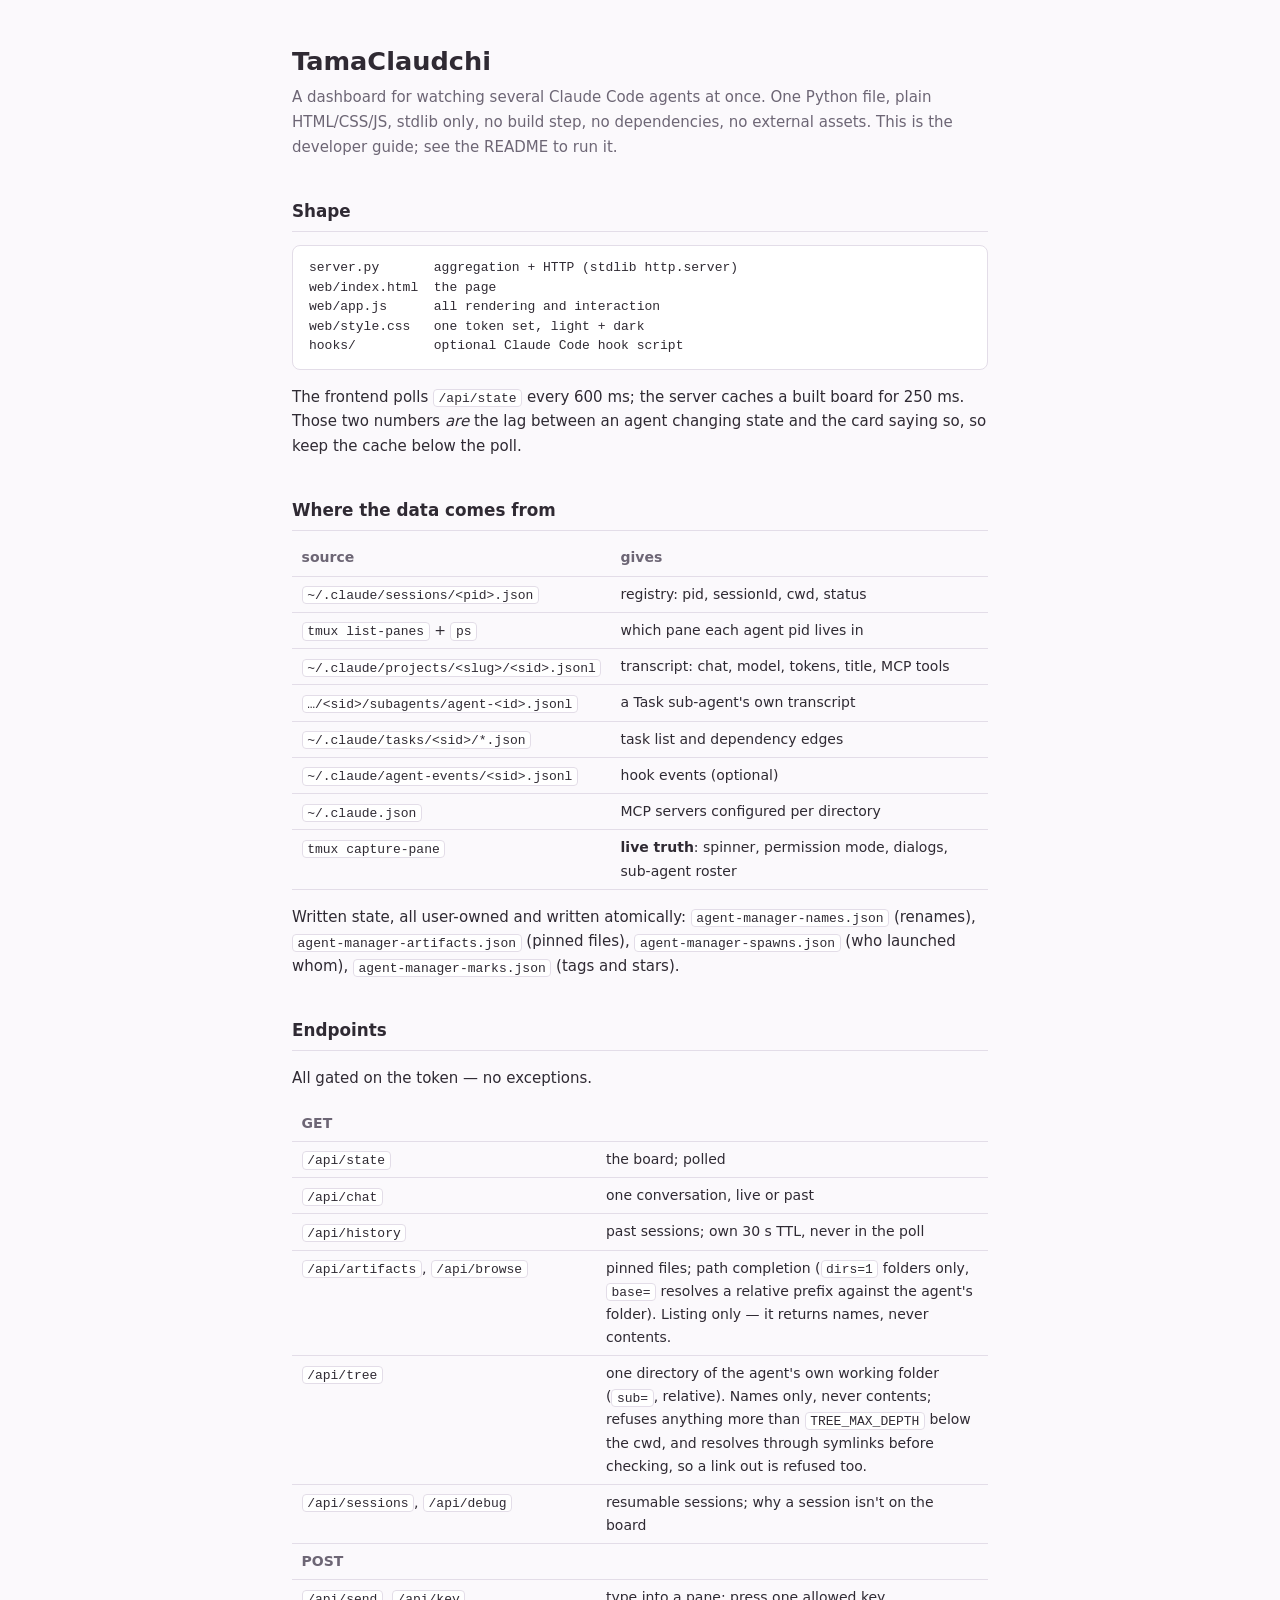
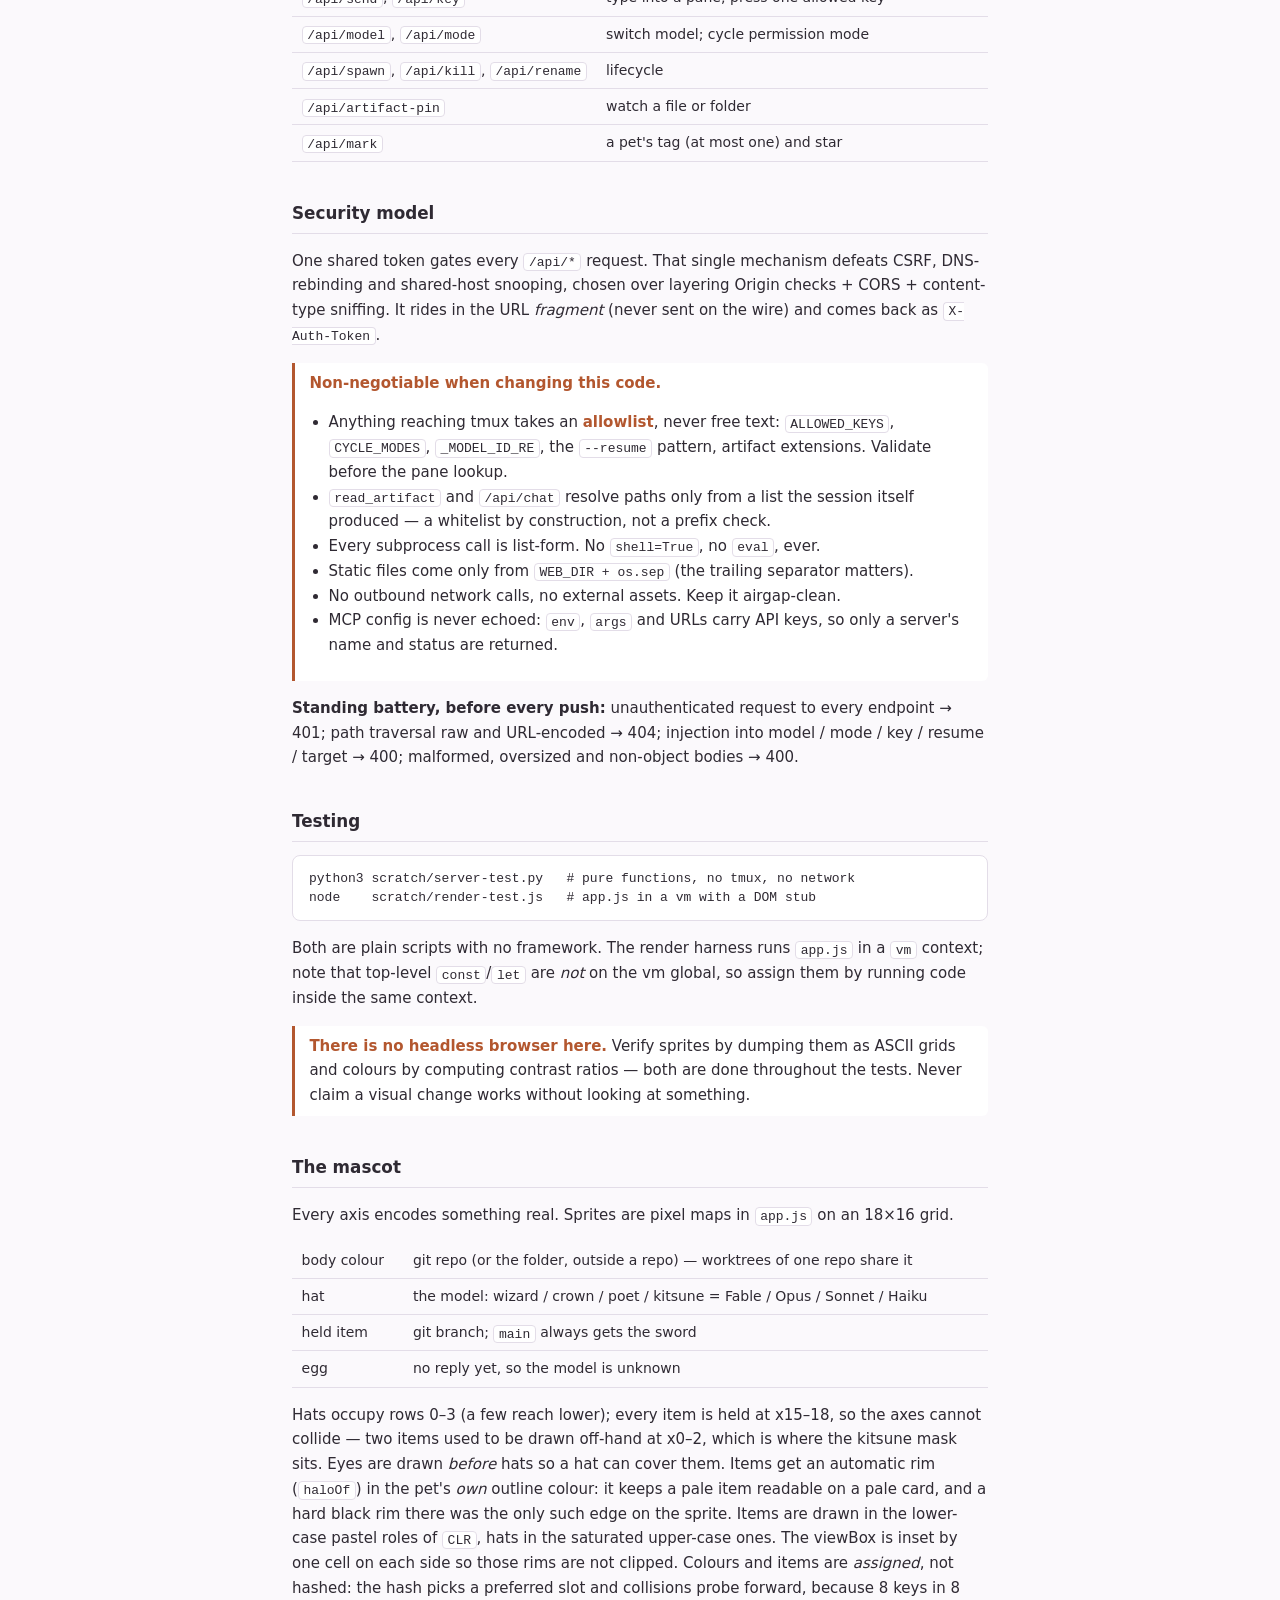
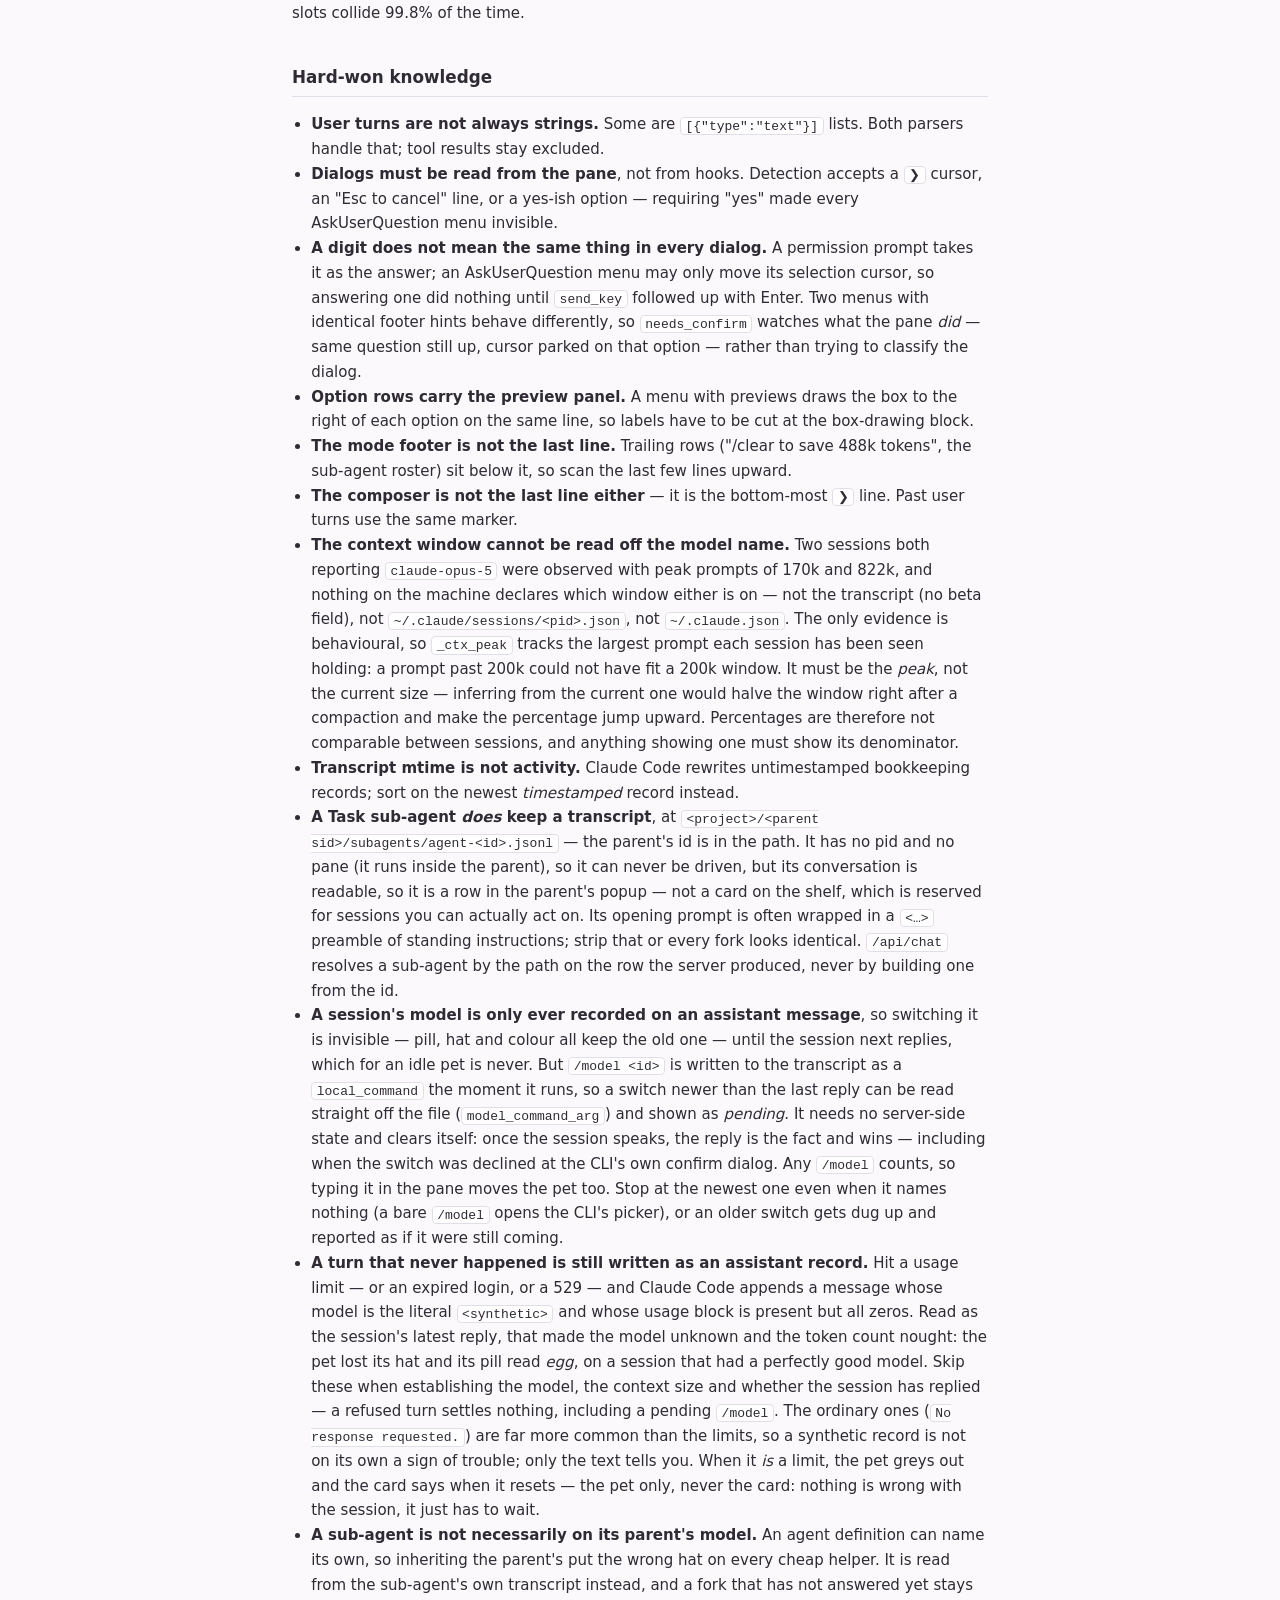
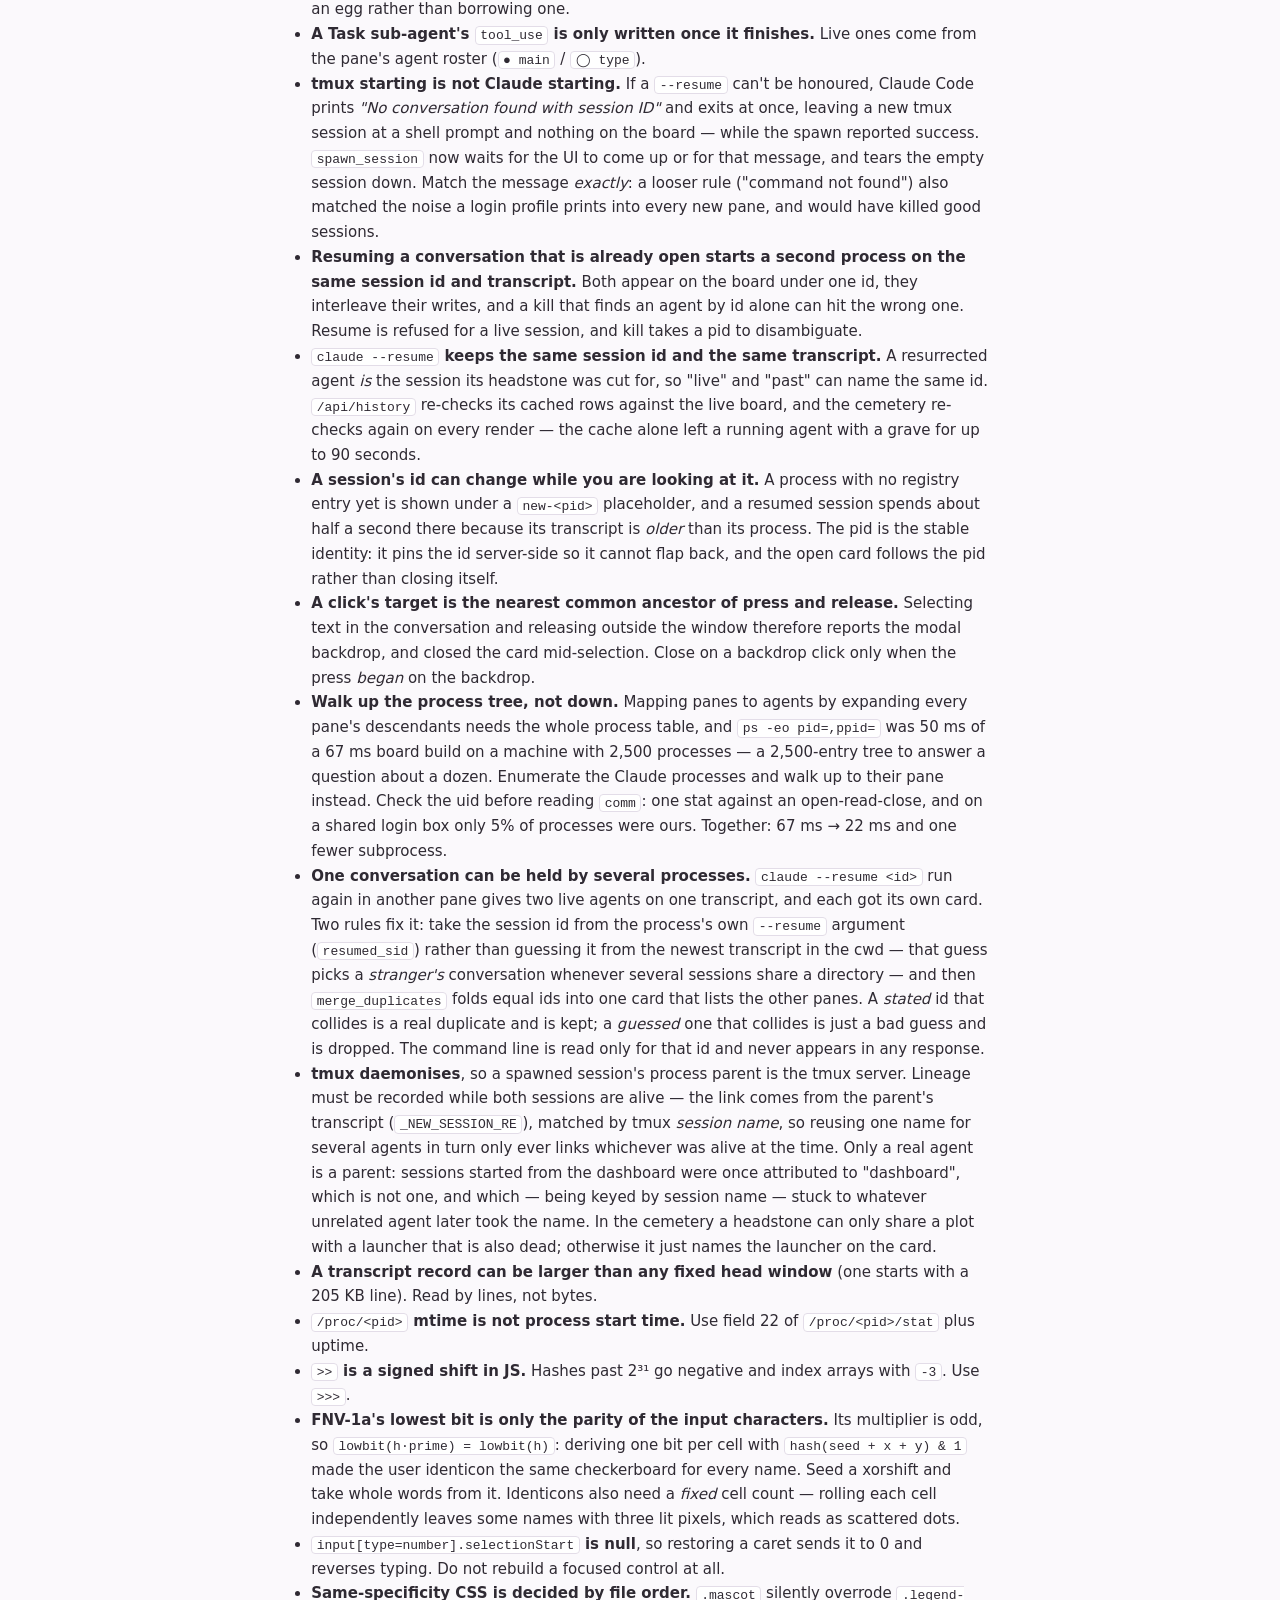
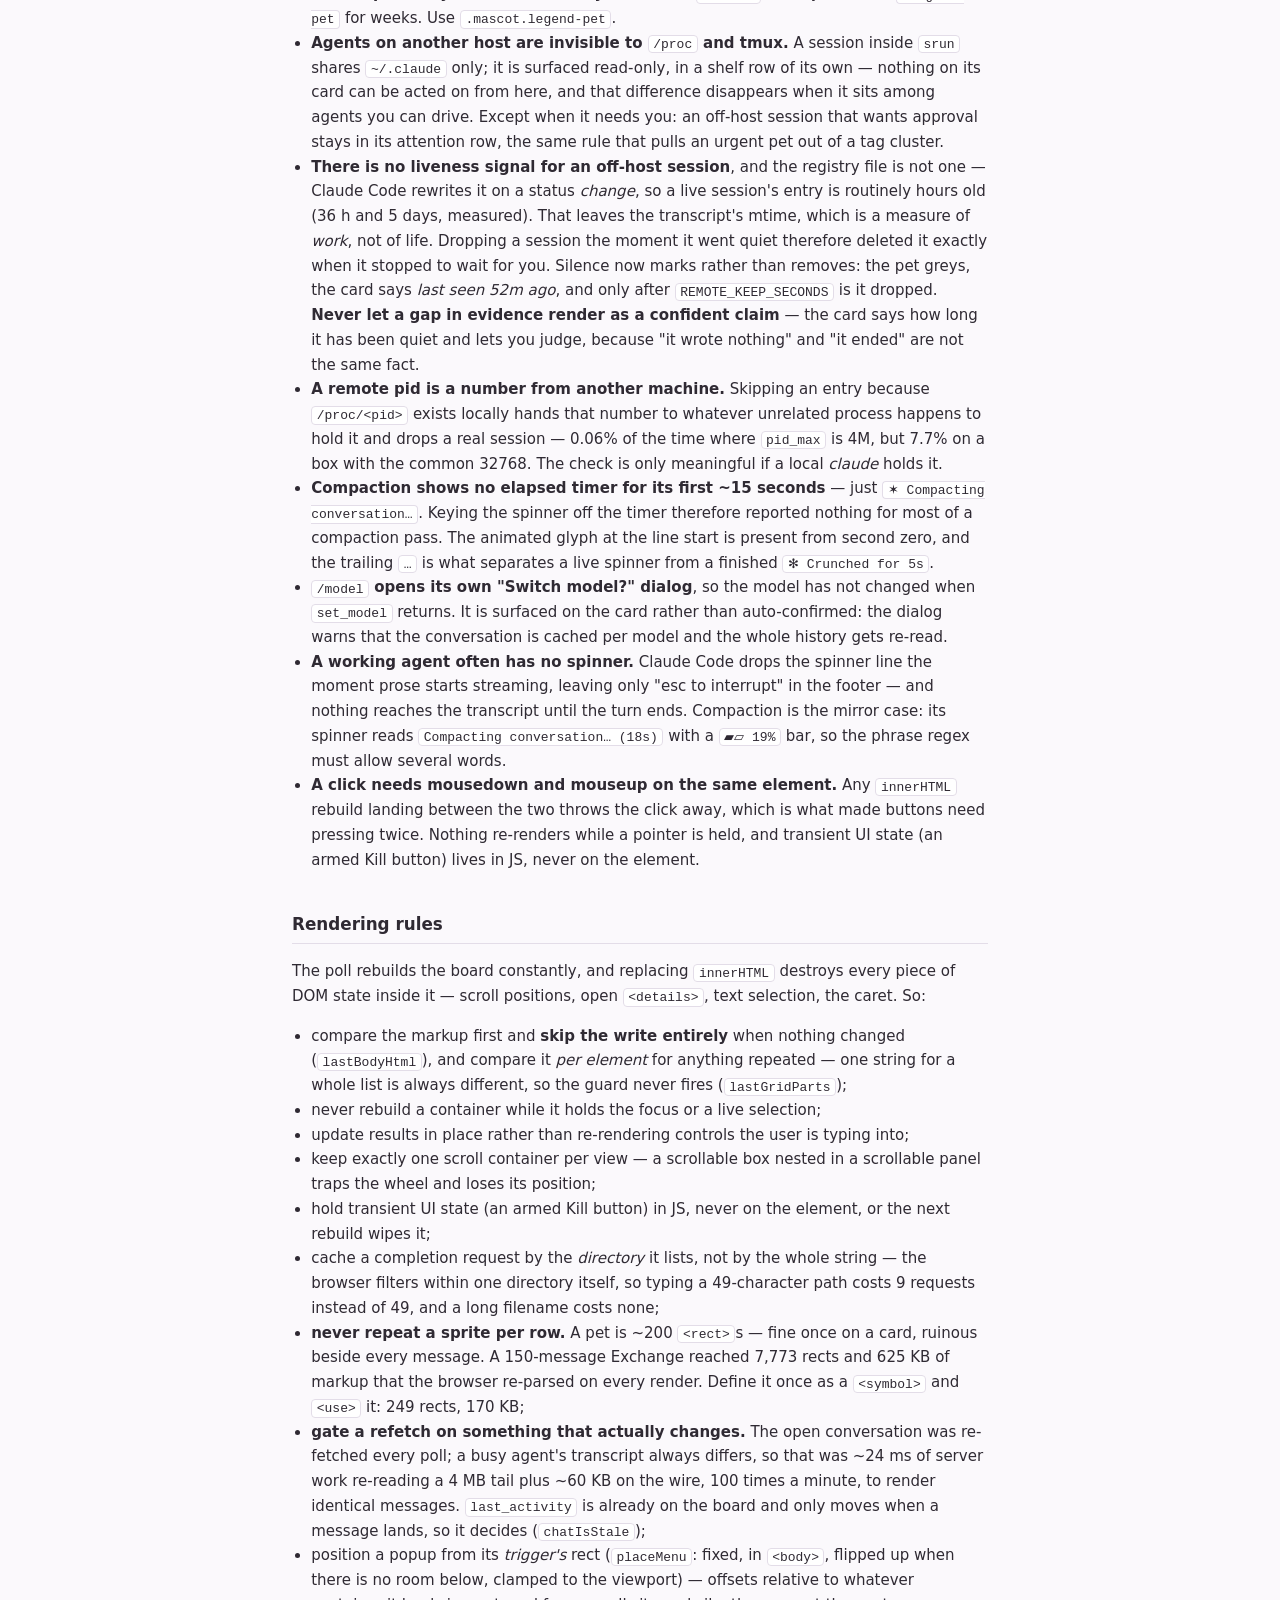
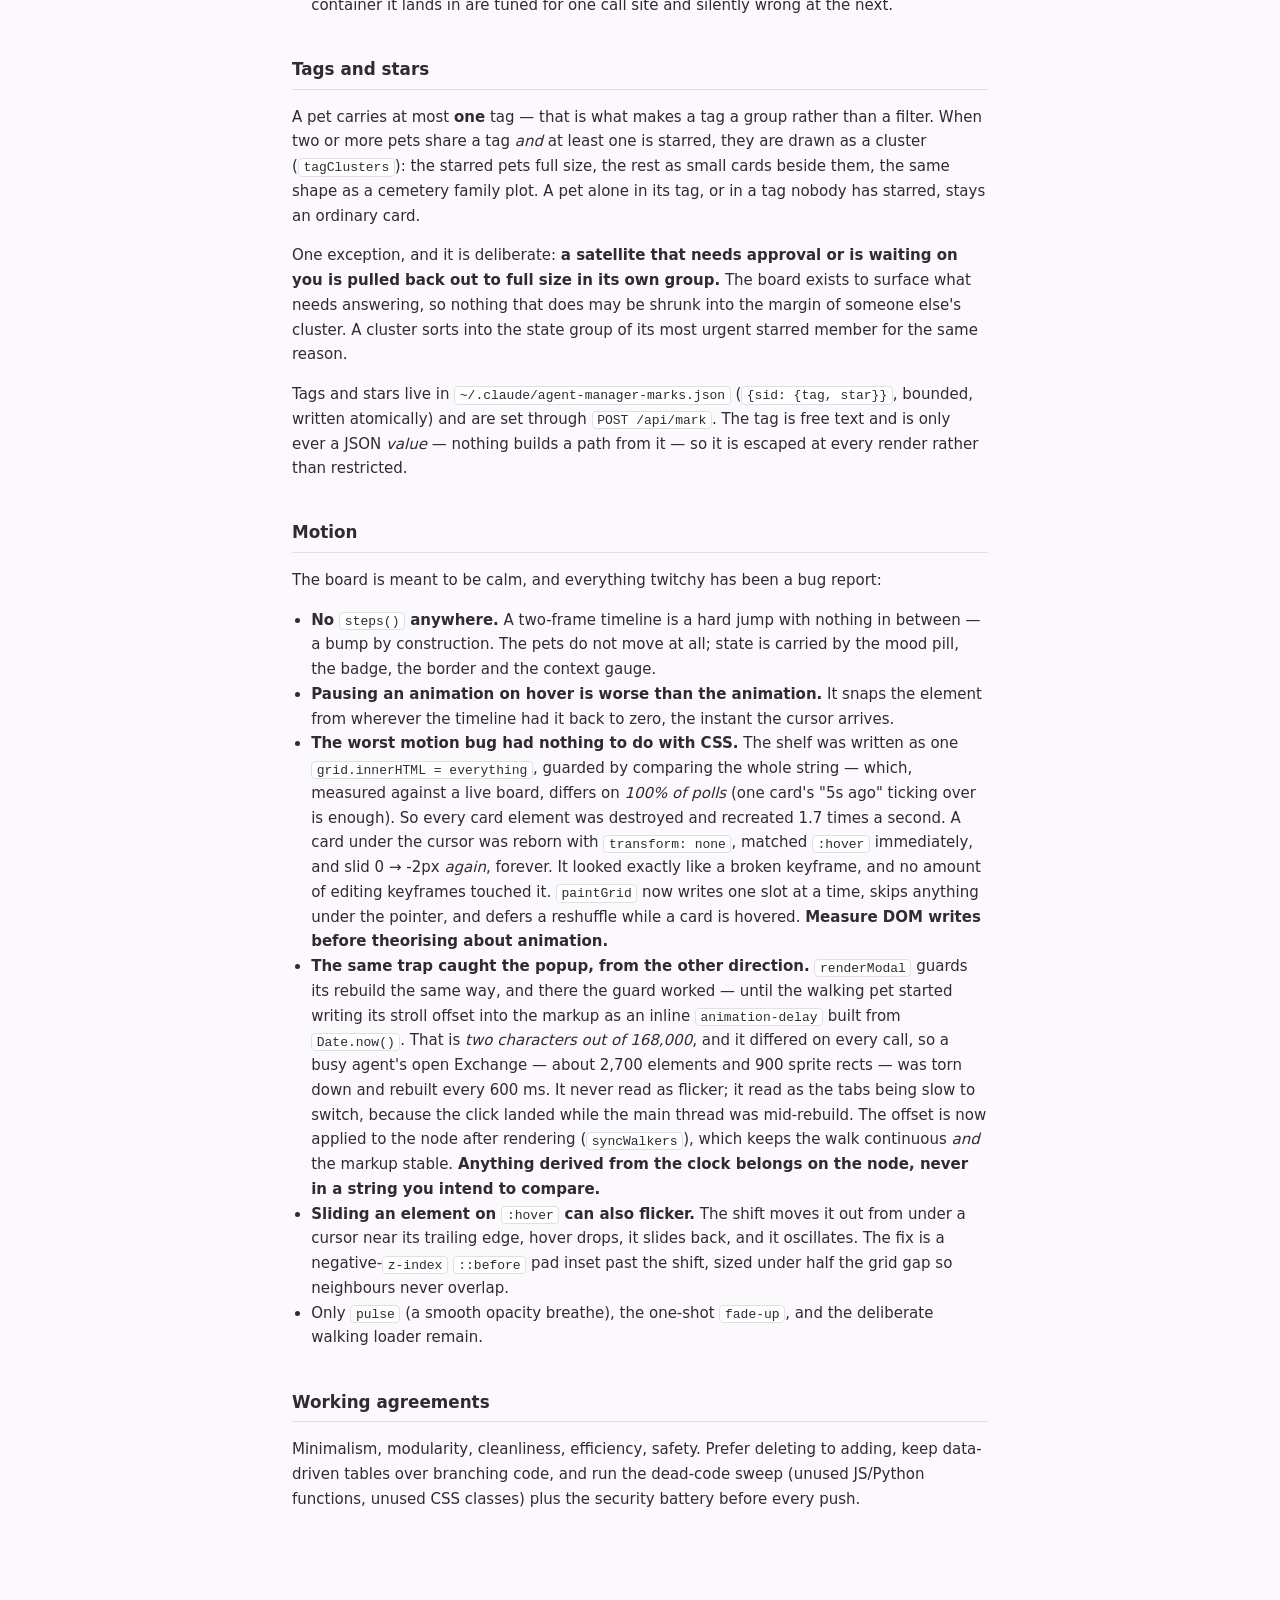
==== docs/index.html @ ffaa7f1d "remote sessions get their own shelf row and are marked when they go quiet" ====
<!doctype html>
<html lang="en">
<head>
<meta charset="utf-8">
<meta name="viewport" content="width=device-width, initial-scale=1">
<title>TamaClaudchi — developer guide</title>
<style>
  :root { color-scheme: light dark;
    --ink: #2f2a33; --dim: #6d6675; --line: #e3dde8; --bg: #fbf9fc; --box: #fff;
    --accent: #b3572f; }
  @media (prefers-color-scheme: dark) {
    :root { --ink: #e9e6ec; --dim: #a09aa8; --line: #322e37; --bg: #191720; --box: #211f28;
            --accent: #f0a17a; } }
  * { box-sizing: border-box; }
  body { margin: 0 auto; max-width: 46rem; padding: 2.5rem 1.25rem 5rem;
    background: var(--bg); color: var(--ink);
    font: 15px/1.65 system-ui, -apple-system, "Segoe UI", sans-serif; }
  h1 { font-size: 1.6rem; margin: 0 0 .2rem; }
  h2 { font-size: 1.05rem; margin: 2.4rem 0 .6rem; padding-bottom: .3rem;
    border-bottom: 1px solid var(--line); }
  h3 { font-size: .95rem; margin: 1.5rem 0 .4rem; }
  p, li { color: var(--ink); }
  .lede { color: var(--dim); margin: 0 0 1.5rem; }
  code, pre { font: 13px/1.5 ui-monospace, "SF Mono", Menlo, monospace; }
  code { background: var(--box); border: 1px solid var(--line);
    border-radius: 4px; padding: .05em .35em; }
  pre { background: var(--box); border: 1px solid var(--line); border-radius: 8px;
    padding: .8rem 1rem; overflow-x: auto; }
  pre code { background: none; border: 0; padding: 0; }
  table { border-collapse: collapse; width: 100%; margin: .6rem 0; font-size: 14px; }
  th, td { text-align: left; padding: .38rem .6rem; border-bottom: 1px solid var(--line);
    vertical-align: top; }
  th { color: var(--dim); font-weight: 600; }
  td:first-child { white-space: nowrap; }
  ul { padding-left: 1.2rem; }
  .warn { border-left: 3px solid var(--accent); padding: .5rem .9rem; margin: .8rem 0;
    background: var(--box); border-radius: 0 6px 6px 0; }
  .warn strong { color: var(--accent); }
</style>
</head>
<body>

<h1>TamaClaudchi</h1>
<p class="lede">A dashboard for watching several Claude Code agents at once. One Python
file, plain HTML/CSS/JS, stdlib only, no build step, no dependencies, no external assets.
This is the developer guide; see the README to run it.</p>

<h2>Shape</h2>
<pre><code>server.py       aggregation + HTTP (stdlib http.server)
web/index.html  the page
web/app.js      all rendering and interaction
web/style.css   one token set, light + dark
hooks/          optional Claude Code hook script</code></pre>
<p>The frontend polls <code>/api/state</code> every 600&nbsp;ms; the server caches a built
board for 250&nbsp;ms. Those two numbers <em>are</em> the lag between an agent changing
state and the card saying so, so keep the cache below the poll.</p>

<h2>Where the data comes from</h2>
<table>
  <tr><th>source</th><th>gives</th></tr>
  <tr><td><code>~/.claude/sessions/&lt;pid&gt;.json</code></td><td>registry: pid, sessionId, cwd, status</td></tr>
  <tr><td><code>tmux list-panes</code> + <code>ps</code></td><td>which pane each agent pid lives in</td></tr>
  <tr><td><code>~/.claude/projects/&lt;slug&gt;/&lt;sid&gt;.jsonl</code></td><td>transcript: chat, model, tokens, title, MCP tools</td></tr>
  <tr><td><code>…/&lt;sid&gt;/subagents/agent-&lt;id&gt;.jsonl</code></td><td>a Task sub-agent's own transcript</td></tr>
  <tr><td><code>~/.claude/tasks/&lt;sid&gt;/*.json</code></td><td>task list and dependency edges</td></tr>
  <tr><td><code>~/.claude/agent-events/&lt;sid&gt;.jsonl</code></td><td>hook events (optional)</td></tr>
  <tr><td><code>~/.claude.json</code></td><td>MCP servers configured per directory</td></tr>
  <tr><td><code>tmux capture-pane</code></td><td><strong>live truth</strong>: spinner, permission mode, dialogs, sub-agent roster</td></tr>
</table>
<p>Written state, all user-owned and written atomically:
<code>agent-manager-names.json</code> (renames),
<code>agent-manager-artifacts.json</code> (pinned files),
<code>agent-manager-spawns.json</code> (who launched whom),
<code>agent-manager-marks.json</code> (tags and stars).</p>

<h2>Endpoints</h2>
<p>All gated on the token — no exceptions.</p>
<table>
  <tr><th>GET</th><th></th></tr>
  <tr><td><code>/api/state</code></td><td>the board; polled</td></tr>
  <tr><td><code>/api/chat</code></td><td>one conversation, live or past</td></tr>
  <tr><td><code>/api/history</code></td><td>past sessions; own 30&nbsp;s TTL, never in the poll</td></tr>
  <tr><td><code>/api/artifacts</code>, <code>/api/browse</code></td><td>pinned files; path completion
      (<code>dirs=1</code> folders only, <code>base=</code> resolves a relative prefix against the
      agent's folder). Listing only — it returns names, never contents.</td></tr>
  <tr><td><code>/api/tree</code></td><td>one directory of the agent's own working folder
      (<code>sub=</code>, relative). Names only, never contents; refuses anything more than
      <code>TREE_MAX_DEPTH</code> below the cwd, and resolves through symlinks before
      checking, so a link out is refused too.</td></tr>
  <tr><td><code>/api/sessions</code>, <code>/api/debug</code></td><td>resumable sessions; why a session isn't on the board</td></tr>
  <tr><th>POST</th><th></th></tr>
  <tr><td><code>/api/send</code>, <code>/api/key</code></td><td>type into a pane; press one allowed key</td></tr>
  <tr><td><code>/api/model</code>, <code>/api/mode</code></td><td>switch model; cycle permission mode</td></tr>
  <tr><td><code>/api/spawn</code>, <code>/api/kill</code>, <code>/api/rename</code></td><td>lifecycle</td></tr>
  <tr><td><code>/api/artifact-pin</code></td><td>watch a file or folder</td></tr>
  <tr><td><code>/api/mark</code></td><td>a pet's tag (at most one) and star</td></tr>
</table>

<h2>Security model</h2>
<p>One shared token gates every <code>/api/*</code> request. That single mechanism defeats
CSRF, DNS-rebinding and shared-host snooping, chosen over layering Origin checks + CORS +
content-type sniffing. It rides in the URL <em>fragment</em> (never sent on the wire) and
comes back as <code>X-Auth-Token</code>.</p>
<div class="warn">
<strong>Non-negotiable when changing this code.</strong>
<ul>
  <li>Anything reaching tmux takes an <strong>allowlist</strong>, never free text:
      <code>ALLOWED_KEYS</code>, <code>CYCLE_MODES</code>, <code>_MODEL_ID_RE</code>, the
      <code>--resume</code> pattern, artifact extensions. Validate before the pane lookup.</li>
  <li><code>read_artifact</code> and <code>/api/chat</code> resolve paths only from a list the
      session itself produced — a whitelist by construction, not a prefix check.</li>
  <li>Every subprocess call is list-form. No <code>shell=True</code>, no <code>eval</code>, ever.</li>
  <li>Static files come only from <code>WEB_DIR + os.sep</code> (the trailing separator matters).</li>
  <li>No outbound network calls, no external assets. Keep it airgap-clean.</li>
  <li>MCP config is never echoed: <code>env</code>, <code>args</code> and URLs carry API keys,
      so only a server's name and status are returned.</li>
</ul>
</div>
<p><strong>Standing battery, before every push:</strong> unauthenticated request to every
endpoint → 401; path traversal raw and URL-encoded → 404; injection into
model / mode / key / resume / target → 400; malformed, oversized and non-object bodies → 400.</p>

<h2>Testing</h2>
<pre><code>python3 scratch/server-test.py   # pure functions, no tmux, no network
node    scratch/render-test.js   # app.js in a vm with a DOM stub</code></pre>
<p>Both are plain scripts with no framework. The render harness runs <code>app.js</code> in a
<code>vm</code> context; note that top-level <code>const</code>/<code>let</code> are <em>not</em>
on the vm global, so assign them by running code inside the same context.</p>
<div class="warn">
<strong>There is no headless browser here.</strong> Verify sprites by dumping them as ASCII
grids and colours by computing contrast ratios — both are done throughout the tests. Never
claim a visual change works without looking at something.
</div>

<h2>The mascot</h2>
<p>Every axis encodes something real. Sprites are pixel maps in <code>app.js</code> on an
18&times;16 grid.</p>
<table>
  <tr><td>body colour</td><td>git repo (or the folder, outside a repo) — worktrees of one repo share it</td></tr>
  <tr><td>hat</td><td>the model: wizard&nbsp;/&nbsp;crown&nbsp;/&nbsp;poet&nbsp;/&nbsp;kitsune&nbsp;=&nbsp;Fable&nbsp;/&nbsp;Opus&nbsp;/&nbsp;Sonnet&nbsp;/&nbsp;Haiku</td></tr>
  <tr><td>held item</td><td>git branch; <code>main</code> always gets the sword</td></tr>
  <tr><td>egg</td><td>no reply yet, so the model is unknown</td></tr>
</table>
<p>Hats occupy rows 0–3 (a few reach lower); every item is held at x15–18, so the axes cannot
collide — two items used to be drawn off-hand at x0–2, which is where the kitsune mask sits.
Eyes are drawn <em>before</em> hats so a hat can cover them. Items get an automatic rim
(<code>haloOf</code>) in the pet's <em>own</em> outline colour: it keeps a pale item readable
on a pale card, and a hard black rim there was the only such edge on the sprite. Items are
drawn in the lower-case pastel roles of <code>CLR</code>, hats in the saturated upper-case
ones. The viewBox is inset by one cell on each side so those rims are not clipped.
Colours and items are <em>assigned</em>, not hashed: the hash picks a preferred slot and
collisions probe forward, because 8 keys in 8 slots collide 99.8% of the time.</p>

<h2>Hard-won knowledge</h2>
<ul>
  <li><strong>User turns are not always strings.</strong> Some are
      <code>[{"type":"text"}]</code> lists. Both parsers handle that; tool results stay excluded.</li>
  <li><strong>Dialogs must be read from the pane</strong>, not from hooks. Detection accepts a
      <code>❯</code> cursor, an "Esc to cancel" line, or a yes-ish option — requiring "yes"
      made every AskUserQuestion menu invisible.</li>
  <li><strong>A digit does not mean the same thing in every dialog.</strong> A permission
      prompt takes it as the answer; an AskUserQuestion menu may only move its selection
      cursor, so answering one did nothing until <code>send_key</code> followed up with Enter.
      Two menus with identical footer hints behave differently, so <code>needs_confirm</code>
      watches what the pane <em>did</em> — same question still up, cursor parked on that
      option — rather than trying to classify the dialog.</li>
  <li><strong>Option rows carry the preview panel.</strong> A menu with previews draws the box
      to the right of each option on the same line, so labels have to be cut at the
      box-drawing block.</li>
  <li><strong>The mode footer is not the last line.</strong> Trailing rows ("/clear to save
      488k tokens", the sub-agent roster) sit below it, so scan the last few lines upward.</li>
  <li><strong>The composer is not the last line either</strong> — it is the bottom-most
      <code>❯</code> line. Past user turns use the same marker.</li>
  <li><strong>The context window cannot be read off the model name.</strong> Two sessions both
      reporting <code>claude-opus-5</code> were observed with peak prompts of 170k and 822k, and
      nothing on the machine declares which window either is on — not the transcript (no beta
      field), not <code>~/.claude/sessions/&lt;pid&gt;.json</code>, not <code>~/.claude.json</code>.
      The only evidence is behavioural, so <code>_ctx_peak</code> tracks the largest prompt each
      session has been seen holding: a prompt past 200k could not have fit a 200k window. It must
      be the <em>peak</em>, not the current size — inferring from the current one would halve the
      window right after a compaction and make the percentage jump upward. Percentages are
      therefore not comparable between sessions, and anything showing one must show its
      denominator.</li>
  <li><strong>Transcript mtime is not activity.</strong> Claude Code rewrites untimestamped
      bookkeeping records; sort on the newest <em>timestamped</em> record instead.</li>
  <li><strong>A Task sub-agent <em>does</em> keep a transcript</strong>, at
      <code>&lt;project&gt;/&lt;parent sid&gt;/subagents/agent-&lt;id&gt;.jsonl</code> — the parent's
      id is in the path. It has no pid and no pane (it runs inside the parent), so it can never
      be driven, but its conversation is readable, so it is a row in the parent's popup — not a
      card on the shelf, which is reserved for sessions you can actually act on. Its
      opening prompt is often wrapped in a <code>&lt;…&gt;</code> preamble of standing
      instructions; strip that or every fork looks identical. <code>/api/chat</code> resolves a
      sub-agent by the path on the row the server produced, never by building one from the id.</li>
  <li><strong>A session's model is only ever recorded on an assistant message</strong>, so
      switching it is invisible — pill, hat and colour all keep the old one — until the session
      next replies, which for an idle pet is never. But <code>/model &lt;id&gt;</code> is written
      to the transcript as a <code>local_command</code> the moment it runs, so a switch newer
      than the last reply can be read straight off the file
      (<code>model_command_arg</code>) and shown as <em>pending</em>. It needs no server-side
      state and clears itself: once the session speaks, the reply is the fact and wins —
      including when the switch was declined at the CLI's own confirm dialog. Any
      <code>/model</code> counts, so typing it in the pane moves the pet too. Stop at the
      newest one even when it names nothing (a bare <code>/model</code> opens the CLI's picker),
      or an older switch gets dug up and reported as if it were still coming.</li>
  <li><strong>A turn that never happened is still written as an assistant record.</strong>
      Hit a usage limit — or an expired login, or a 529 — and Claude Code appends a message
      whose model is the literal <code>&lt;synthetic&gt;</code> and whose usage block is present
      but all zeros. Read as the session's latest reply, that made the model unknown and the
      token count nought: the pet lost its hat and its pill read <em>egg</em>, on a session that
      had a perfectly good model. Skip these when establishing the model, the context size and
      whether the session has replied — a refused turn settles nothing, including a pending
      <code>/model</code>. The ordinary ones (<code>No response requested.</code>) are far more
      common than the limits, so a synthetic record is not on its own a sign of trouble; only
      the text tells you. When it <em>is</em> a limit, the pet greys out and the card says when
      it resets — the pet only, never the card: nothing is wrong with the session, it just has
      to wait.</li>
  <li><strong>A sub-agent is not necessarily on its parent's model.</strong> An agent
      definition can name its own, so inheriting the parent's put the wrong hat on every
      cheap helper. It is read from the sub-agent's own transcript instead, and a fork that
      has not answered yet stays an egg rather than borrowing one.</li>
  <li><strong>A Task sub-agent's <code>tool_use</code> is only written once it finishes.</strong>
      Live ones come from the pane's agent roster (<code>●&nbsp;main</code> /
      <code>◯&nbsp;type</code>).</li>
  <li><strong>tmux starting is not Claude starting.</strong> If a <code>--resume</code> can't be
      honoured, Claude Code prints <em>"No conversation found with session ID"</em> and exits at
      once, leaving a new tmux session at a shell prompt and nothing on the board — while the
      spawn reported success. <code>spawn_session</code> now waits for the UI to come up or for
      that message, and tears the empty session down. Match the message <em>exactly</em>: a
      looser rule ("command not found") also matched the noise a login profile prints into
      every new pane, and would have killed good sessions.</li>
  <li><strong>Resuming a conversation that is already open starts a second process on the same
      session id and transcript.</strong> Both appear on the board under one id, they interleave
      their writes, and a kill that finds an agent by id alone can hit the wrong one. Resume is
      refused for a live session, and kill takes a pid to disambiguate.</li>
  <li><strong><code>claude --resume</code> keeps the same session id and the same
      transcript.</strong> A resurrected agent <em>is</em> the session its headstone was cut
      for, so "live" and "past" can name the same id. <code>/api/history</code> re-checks its
      cached rows against the live board, and the cemetery re-checks again on every render —
      the cache alone left a running agent with a grave for up to 90 seconds.</li>
  <li><strong>A session's id can change while you are looking at it.</strong> A process with no
      registry entry yet is shown under a <code>new-&lt;pid&gt;</code> placeholder, and a
      resumed session spends about half a second there because its transcript is <em>older</em>
      than its process. The pid is the stable identity: it pins the id server-side so it cannot
      flap back, and the open card follows the pid rather than closing itself.</li>
  <li><strong>A click's target is the nearest common ancestor of press and release.</strong>
      Selecting text in the conversation and releasing outside the window therefore reports the
      modal backdrop, and closed the card mid-selection. Close on a backdrop click only when the
      press <em>began</em> on the backdrop.</li>
  <li><strong>Walk up the process tree, not down.</strong> Mapping panes to agents by expanding
      every pane's descendants needs the whole process table, and
      <code>ps -eo pid=,ppid=</code> was 50 ms of a 67 ms board build on a machine with 2,500
      processes — a 2,500-entry tree to answer a question about a dozen. Enumerate the Claude
      processes and walk up to their pane instead. Check the uid before reading
      <code>comm</code>: one stat against an open-read-close, and on a shared login box only 5%
      of processes were ours. Together: 67 ms → 22 ms and one fewer subprocess.</li>
  <li><strong>One conversation can be held by several processes.</strong>
      <code>claude --resume &lt;id&gt;</code> run again in another pane gives two live agents on
      one transcript, and each got its own card. Two rules fix it: take the session id from the
      process's own <code>--resume</code> argument (<code>resumed_sid</code>) rather than
      guessing it from the newest transcript in the cwd — that guess picks a <em>stranger's</em>
      conversation whenever several sessions share a directory — and then
      <code>merge_duplicates</code> folds equal ids into one card that lists the other panes.
      A <em>stated</em> id that collides is a real duplicate and is kept; a <em>guessed</em> one
      that collides is just a bad guess and is dropped. The command line is read only for that
      id and never appears in any response.</li>
  <li><strong>tmux daemonises</strong>, so a spawned session's process parent is the tmux
      server. Lineage must be recorded while both sessions are alive — the link comes from the
      parent's transcript (<code>_NEW_SESSION_RE</code>), matched by tmux <em>session name</em>,
      so reusing one name for several agents in turn only ever links whichever was alive at the
      time. Only a real agent is a parent: sessions started from the dashboard were once
      attributed to "dashboard", which is not one, and which — being keyed by session name —
      stuck to whatever unrelated agent later took the name. In the cemetery a headstone can only share a plot with a
      launcher that is also dead; otherwise it just names the launcher on the card.</li>
  <li><strong>A transcript record can be larger than any fixed head window</strong> (one starts
      with a 205&nbsp;KB line). Read by lines, not bytes.</li>
  <li><strong><code>/proc/&lt;pid&gt;</code> mtime is not process start time.</strong> Use field 22
      of <code>/proc/&lt;pid&gt;/stat</code> plus uptime.</li>
  <li><strong><code>&gt;&gt;</code> is a signed shift in JS.</strong> Hashes past 2³¹ go negative
      and index arrays with <code>-3</code>. Use <code>&gt;&gt;&gt;</code>.</li>
  <li><strong>FNV-1a's lowest bit is only the parity of the input characters.</strong> Its
      multiplier is odd, so <code>lowbit(h·prime) = lowbit(h)</code>: deriving one bit per cell
      with <code>hash(seed + x + y) &amp; 1</code> made the user identicon the same checkerboard
      for every name. Seed a xorshift and take whole words from it. Identicons also need a
      <em>fixed</em> cell count — rolling each cell independently leaves some names with three
      lit pixels, which reads as scattered dots.</li>
  <li><strong><code>input[type=number].selectionStart</code> is null</strong>, so restoring a
      caret sends it to 0 and reverses typing. Do not rebuild a focused control at all.</li>
  <li><strong>Same-specificity CSS is decided by file order.</strong> <code>.mascot</code>
      silently overrode <code>.legend-pet</code> for weeks. Use <code>.mascot.legend-pet</code>.</li>
  <li><strong>Agents on another host are invisible to <code>/proc</code> and tmux.</strong> A
      session inside <code>srun</code> shares <code>~/.claude</code> only; it is surfaced
      read-only, in a shelf row of its own — nothing on its card can be acted on from here, and
      that difference disappears when it sits among agents you can drive. Except when it needs
      you: an off-host session that wants approval stays in its attention row, the same rule
      that pulls an urgent pet out of a tag cluster.</li>
  <li><strong>There is no liveness signal for an off-host session</strong>, and the registry
      file is not one — Claude Code rewrites it on a status <em>change</em>, so a live session's
      entry is routinely hours old (36&nbsp;h and 5&nbsp;days, measured). That leaves the
      transcript's mtime, which is a measure of <em>work</em>, not of life. Dropping a session
      the moment it went quiet therefore deleted it exactly when it stopped to wait for you.
      Silence now marks rather than removes: the pet greys, the card says
      <em>last seen 52m ago</em>, and only after <code>REMOTE_KEEP_SECONDS</code> is it
      dropped. <strong>Never let a gap in evidence render as a confident claim</strong> — the
      card says how long it has been quiet and lets you judge, because "it wrote nothing" and
      "it ended" are not the same fact.</li>
  <li><strong>A remote pid is a number from another machine.</strong> Skipping an entry because
      <code>/proc/&lt;pid&gt;</code> exists locally hands that number to whatever unrelated
      process happens to hold it and drops a real session — 0.06% of the time where
      <code>pid_max</code> is 4M, but 7.7% on a box with the common 32768. The check is only
      meaningful if a local <em>claude</em> holds it.</li>
  <li><strong>Compaction shows no elapsed timer for its first ~15 seconds</strong> — just
      <code>✶ Compacting conversation…</code>. Keying the spinner off the timer therefore
      reported nothing for most of a compaction pass. The animated glyph at the line start is
      present from second zero, and the trailing <code>…</code> is what separates a live
      spinner from a finished <code>✻ Crunched for 5s</code>.</li>
  <li><strong><code>/model</code> opens its own "Switch model?" dialog</strong>, so the model
      has not changed when <code>set_model</code> returns. It is surfaced on the card rather
      than auto-confirmed: the dialog warns that the conversation is cached per model and the
      whole history gets re-read.</li>
  <li><strong>A working agent often has no spinner.</strong> Claude Code drops the spinner line
      the moment prose starts streaming, leaving only "esc to interrupt" in the footer — and
      nothing reaches the transcript until the turn ends. Compaction is the mirror case: its
      spinner reads <code>Compacting conversation… (18s)</code> with a <code>▰▱ 19%</code> bar,
      so the phrase regex must allow several words.</li>
  <li><strong>A click needs mousedown and mouseup on the same element.</strong> Any
      <code>innerHTML</code> rebuild landing between the two throws the click away, which is
      what made buttons need pressing twice. Nothing re-renders while a pointer is held, and
      transient UI state (an armed Kill button) lives in JS, never on the element.</li>
</ul>

<h2>Rendering rules</h2>
<p>The poll rebuilds the board constantly, and replacing <code>innerHTML</code> destroys every
piece of DOM state inside it — scroll positions, open <code>&lt;details&gt;</code>, text
selection, the caret. So:</p>
<ul>
  <li>compare the markup first and <strong>skip the write entirely</strong> when nothing changed
      (<code>lastBodyHtml</code>), and compare it <em>per element</em> for anything repeated —
      one string for a whole list is always different, so the guard never fires
      (<code>lastGridParts</code>);</li>
  <li>never rebuild a container while it holds the focus or a live selection;</li>
  <li>update results in place rather than re-rendering controls the user is typing into;</li>
  <li>keep exactly one scroll container per view — a scrollable box nested in a scrollable
      panel traps the wheel and loses its position;</li>
  <li>hold transient UI state (an armed Kill button) in JS, never on the element, or the next
      rebuild wipes it;</li>
  <li>cache a completion request by the <em>directory</em> it lists, not by the whole string —
      the browser filters within one directory itself, so typing a 49-character path costs 9
      requests instead of 49, and a long filename costs none;</li>
  <li><strong>never repeat a sprite per row.</strong> A pet is ~200 <code>&lt;rect&gt;</code>s —
      fine once on a card, ruinous beside every message. A 150-message Exchange reached 7,773
      rects and 625 KB of markup that the browser re-parsed on every render. Define it once as
      a <code>&lt;symbol&gt;</code> and <code>&lt;use&gt;</code> it: 249 rects, 170 KB;</li>
  <li><strong>gate a refetch on something that actually changes.</strong> The open conversation
      was re-fetched every poll; a busy agent's transcript always differs, so that was ~24 ms
      of server work re-reading a 4 MB tail plus ~60 KB on the wire, 100 times a minute, to
      render identical messages. <code>last_activity</code> is already on the board and only
      moves when a message lands, so it decides (<code>chatIsStale</code>);</li>
  <li>position a popup from its <em>trigger's</em> rect (<code>placeMenu</code>: fixed, in
      <code>&lt;body&gt;</code>, flipped up when there is no room below, clamped to the
      viewport) — offsets relative to whatever container it lands in are tuned for one call
      site and silently wrong at the next.</li>
</ul>

<h2>Tags and stars</h2>
<p>A pet carries at most <strong>one</strong> tag — that is what makes a tag a group rather
than a filter. When two or more pets share a tag <em>and</em> at least one is starred, they are
drawn as a cluster (<code>tagClusters</code>): the starred pets full size, the rest as small
cards beside them, the same shape as a cemetery family plot. A pet alone in its tag, or in a
tag nobody has starred, stays an ordinary card.</p>
<p>One exception, and it is deliberate: <strong>a satellite that needs approval or is waiting on
you is pulled back out to full size in its own group.</strong> The board exists to surface what
needs answering, so nothing that does may be shrunk into the margin of someone else's cluster.
A cluster sorts into the state group of its most urgent starred member for the same reason.</p>
<p>Tags and stars live in <code>~/.claude/agent-manager-marks.json</code>
(<code>{sid: {tag, star}}</code>, bounded, written atomically) and are set through
<code>POST /api/mark</code>. The tag is free text and is only ever a JSON <em>value</em> —
nothing builds a path from it — so it is escaped at every render rather than restricted.</p>

<h2>Motion</h2>
<p>The board is meant to be calm, and everything twitchy has been a bug report:</p>
<ul>
  <li><strong>No <code>steps()</code> anywhere.</strong> A two-frame timeline is a hard jump with
      nothing in between — a bump by construction. The pets do not move at all; state is carried
      by the mood pill, the badge, the border and the context gauge.</li>
  <li><strong>Pausing an animation on hover is worse than the animation.</strong> It snaps the
      element from wherever the timeline had it back to zero, the instant the cursor arrives.</li>
  <li><strong>The worst motion bug had nothing to do with CSS.</strong> The shelf was written as
      one <code>grid.innerHTML = everything</code>, guarded by comparing the whole string —
      which, measured against a live board, differs on <em>100% of polls</em> (one card's "5s
      ago" ticking over is enough). So every card element was destroyed and recreated 1.7 times
      a second. A card under the cursor was reborn with <code>transform: none</code>, matched
      <code>:hover</code> immediately, and slid 0 → -2px <em>again</em>, forever. It looked
      exactly like a broken keyframe, and no amount of editing keyframes touched it.
      <code>paintGrid</code> now writes one slot at a time, skips anything under the pointer,
      and defers a reshuffle while a card is hovered. <strong>Measure DOM writes before
      theorising about animation.</strong></li>
  <li><strong>The same trap caught the popup, from the other direction.</strong>
      <code>renderModal</code> guards its rebuild the same way, and there the guard worked — until
      the walking pet started writing its stroll offset into the markup as an inline
      <code>animation-delay</code> built from <code>Date.now()</code>. That is <em>two
      characters out of 168,000</em>, and it differed on every call, so a busy agent's open
      Exchange — about 2,700 elements and 900 sprite rects — was torn down and rebuilt every
      600&nbsp;ms. It never read as flicker; it read as the tabs being slow to switch, because the
      click landed while the main thread was mid-rebuild. The offset is now applied to the node
      after rendering (<code>syncWalkers</code>), which keeps the walk continuous <em>and</em> the
      markup stable. <strong>Anything derived from the clock belongs on the node, never in a
      string you intend to compare.</strong></li>
  <li><strong>Sliding an element on <code>:hover</code> can also flicker.</strong> The shift
      moves it out from under a cursor near its trailing edge, hover drops, it slides back, and
      it oscillates. The fix is a negative-<code>z-index</code> <code>::before</code> pad inset
      past the shift, sized under half the grid gap so neighbours never overlap.</li>
  <li>Only <code>pulse</code> (a smooth opacity breathe), the one-shot <code>fade-up</code>, and
      the deliberate walking loader remain.</li>
</ul>

<h2>Working agreements</h2>
<p>Minimalism, modularity, cleanliness, efficiency, safety. Prefer deleting to adding, keep
data-driven tables over branching code, and run the dead-code sweep (unused JS/Python
functions, unused CSS classes) plus the security battery before every push.</p>

</body>
</html>
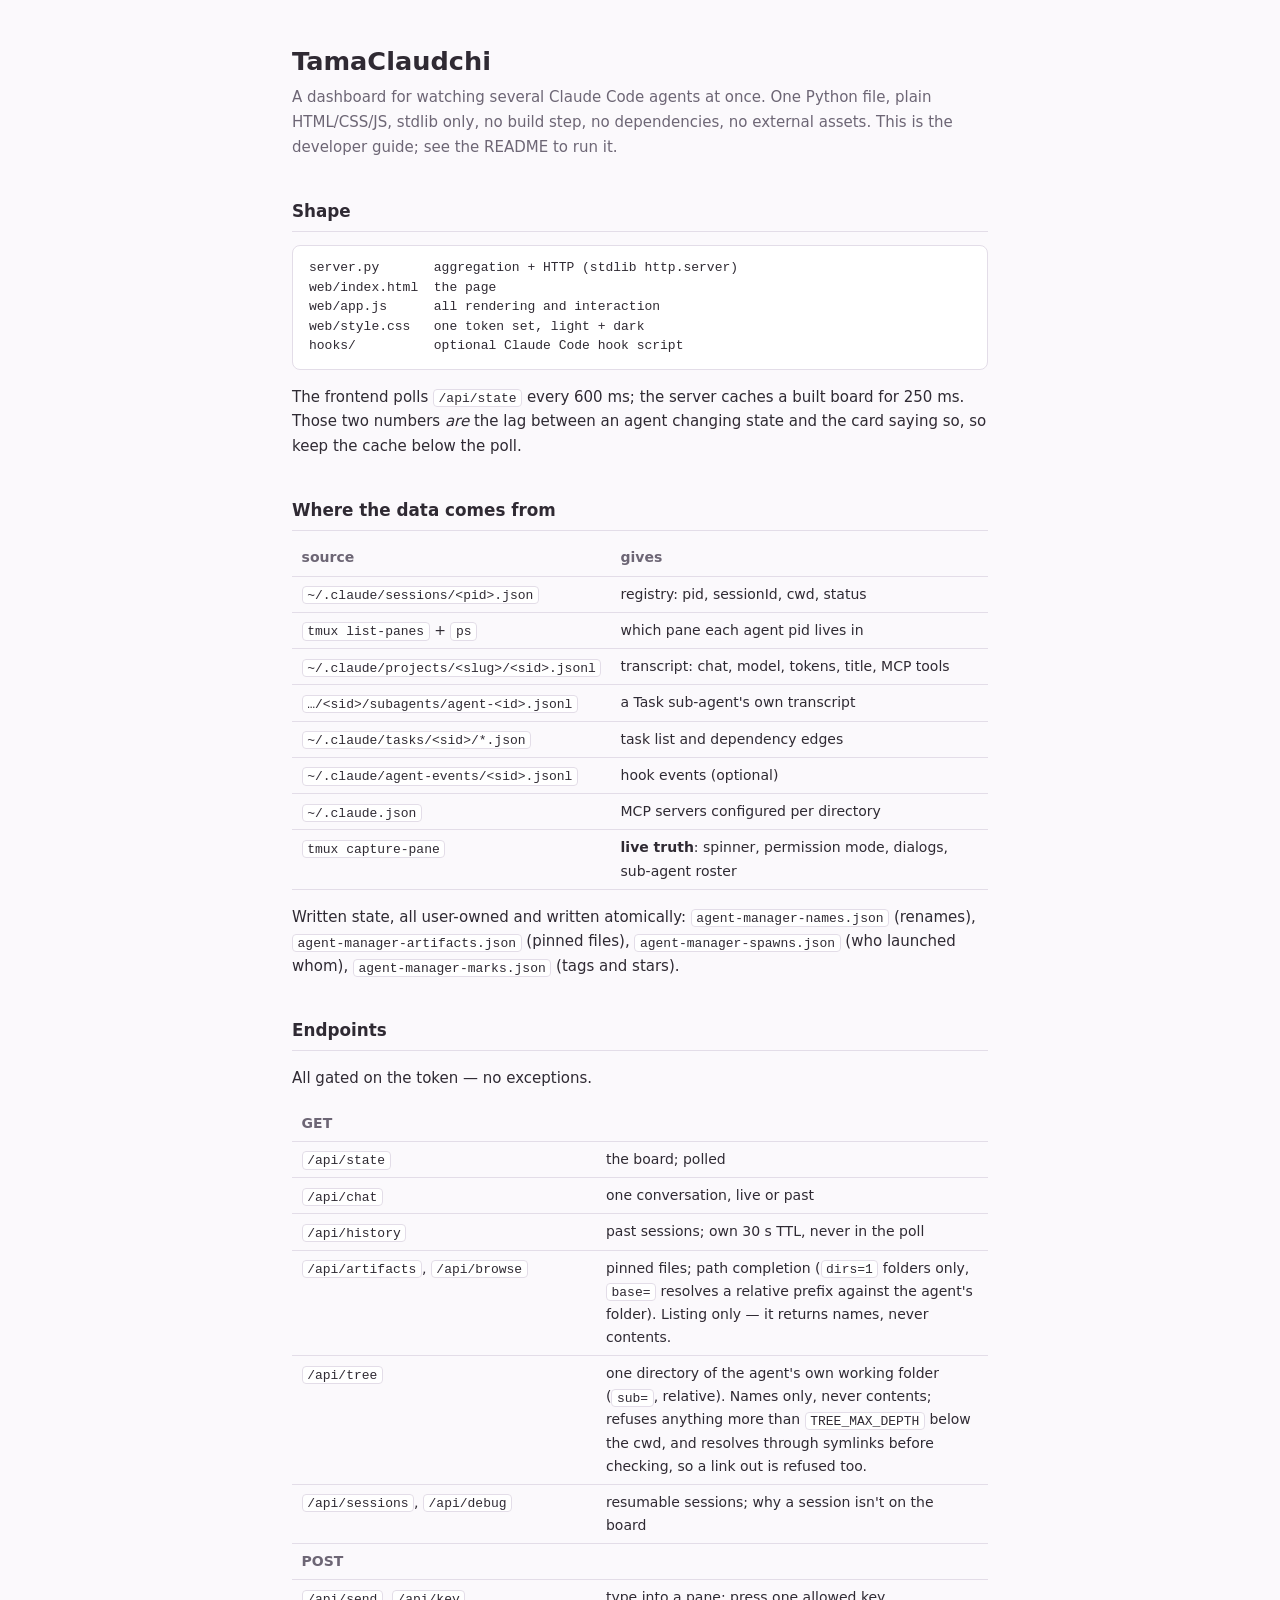
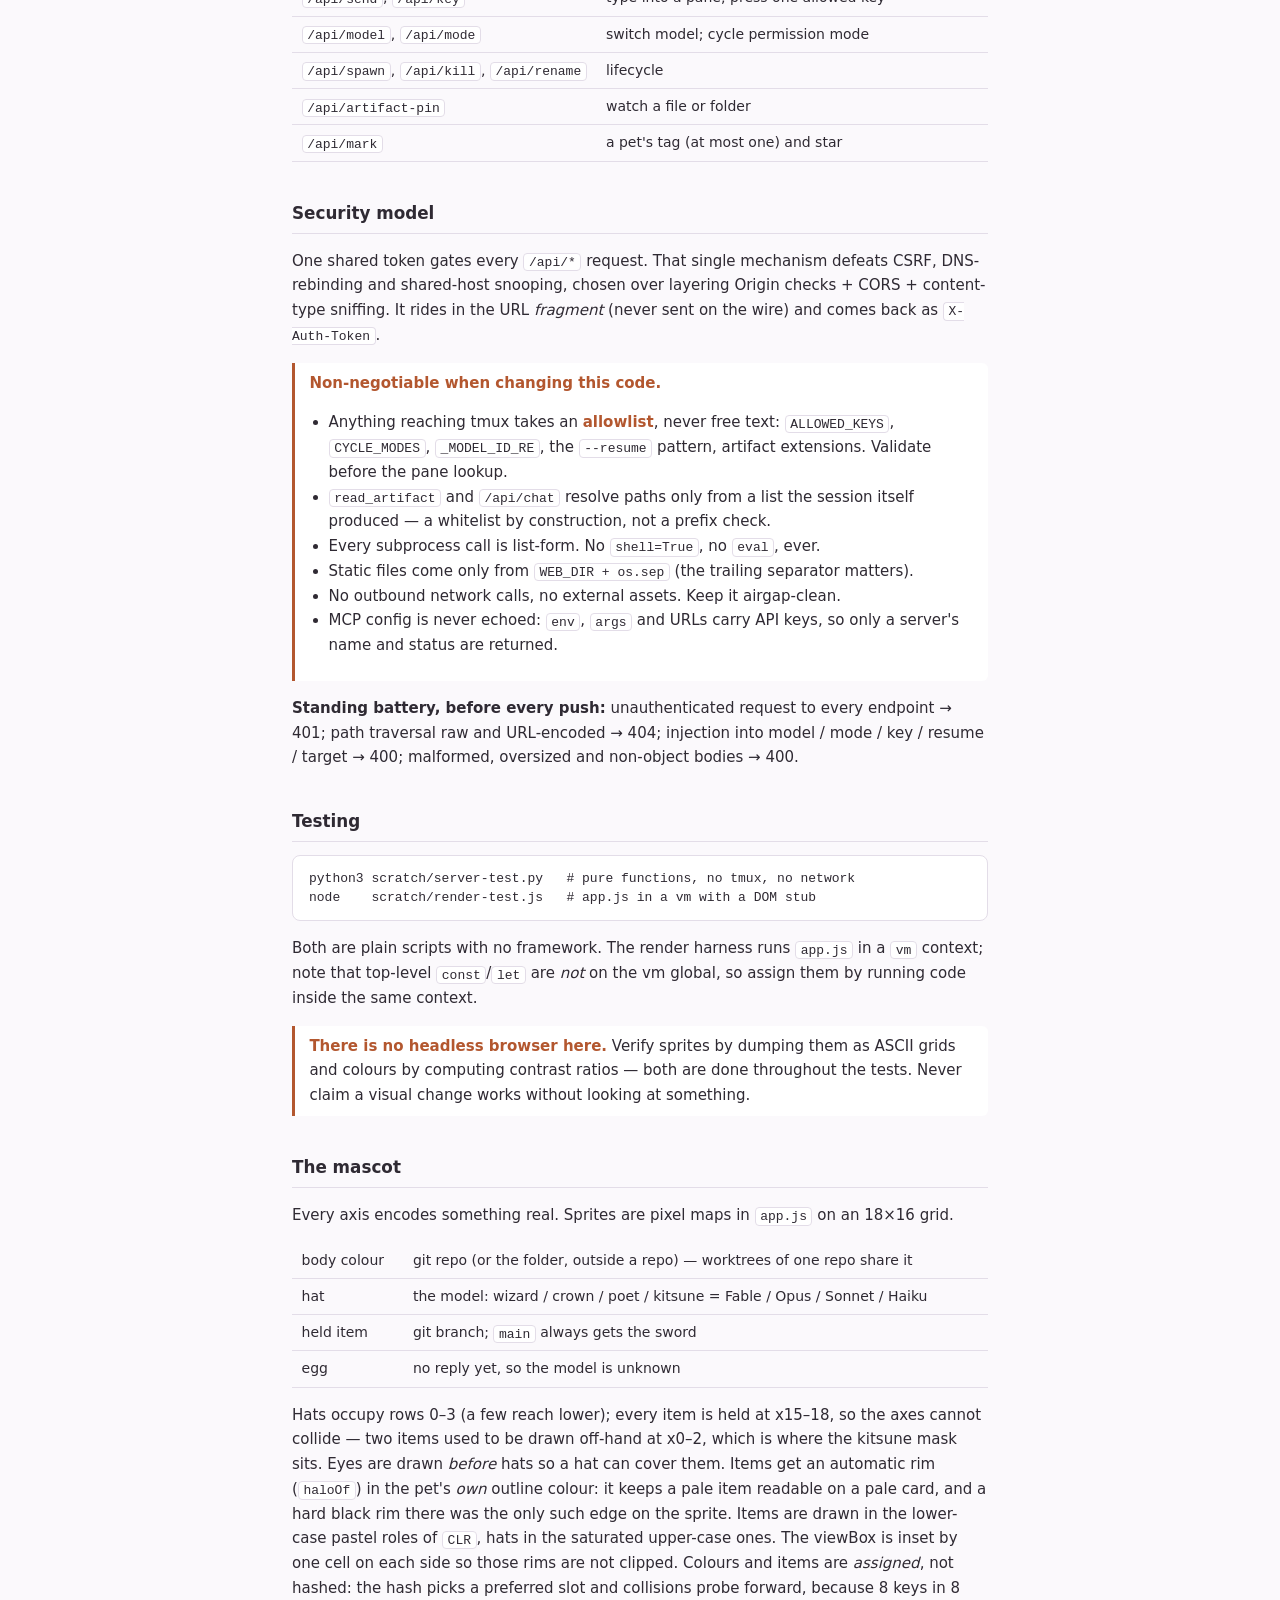
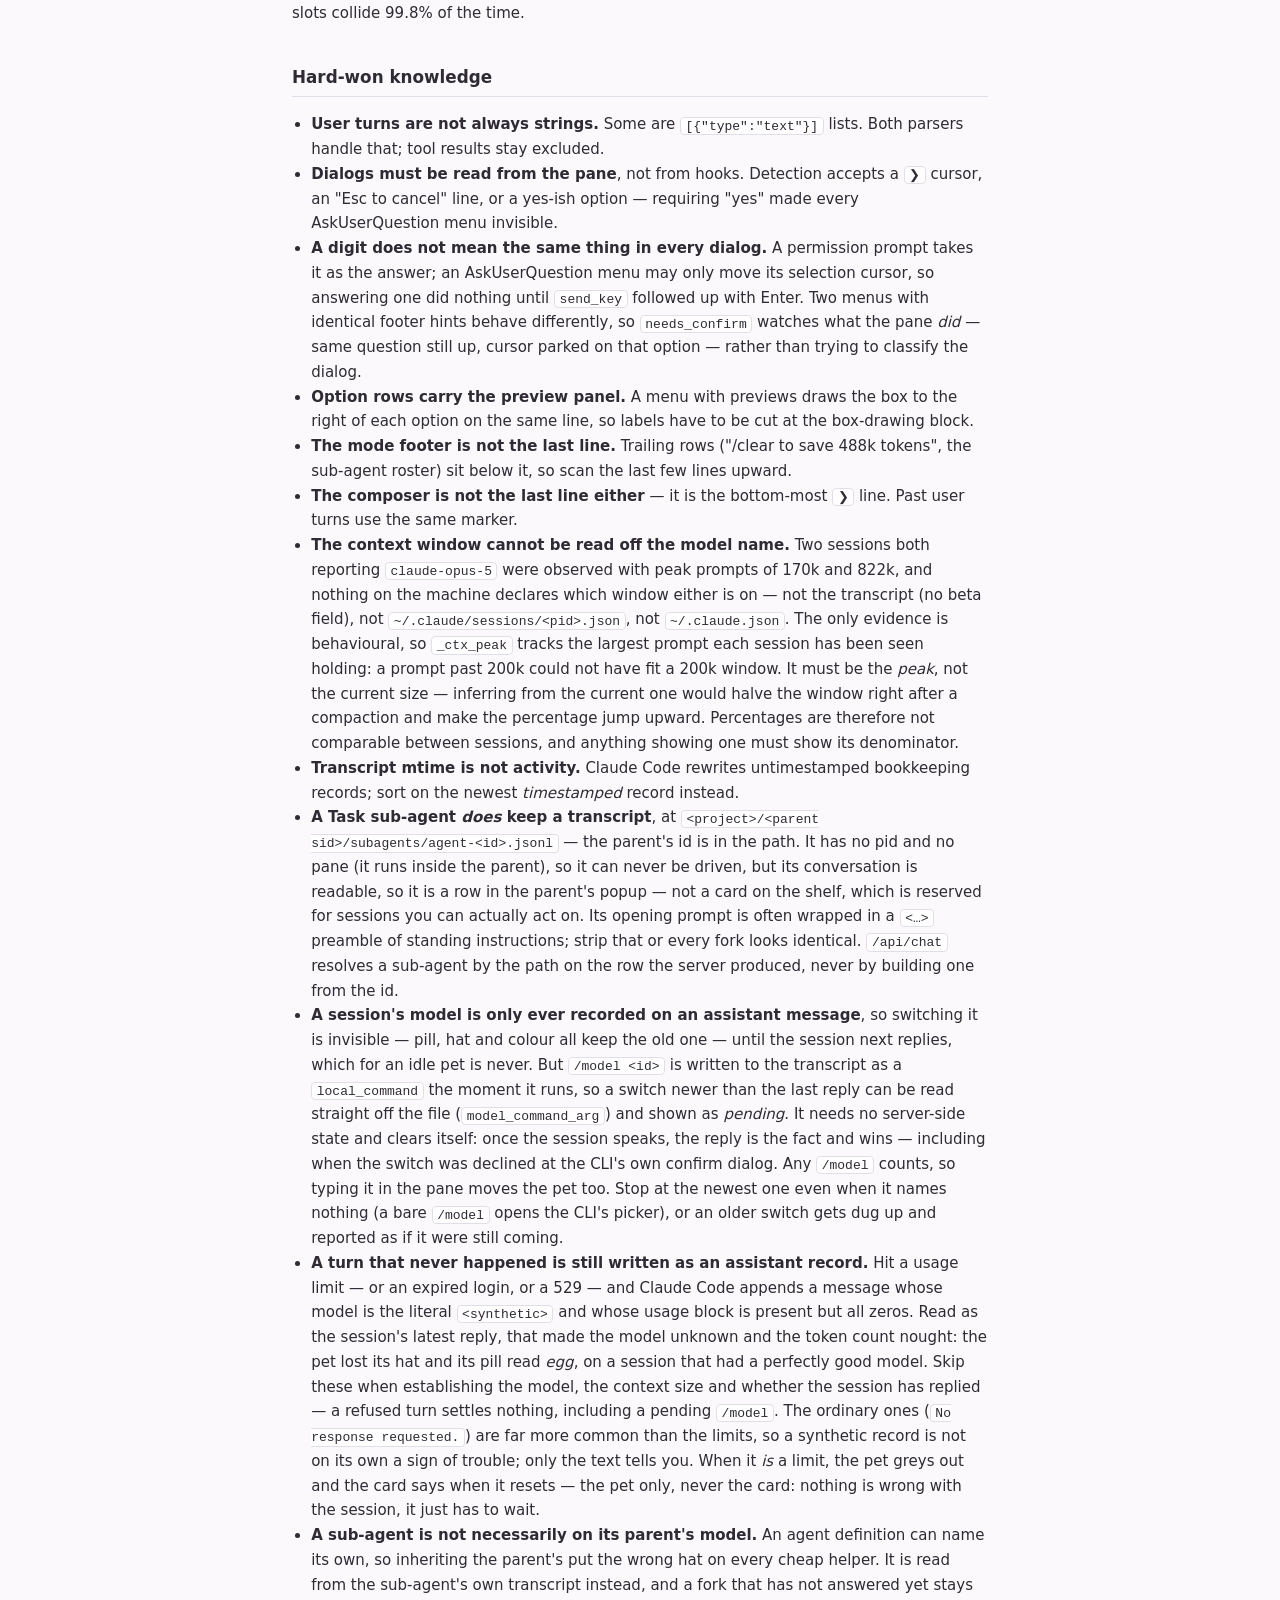
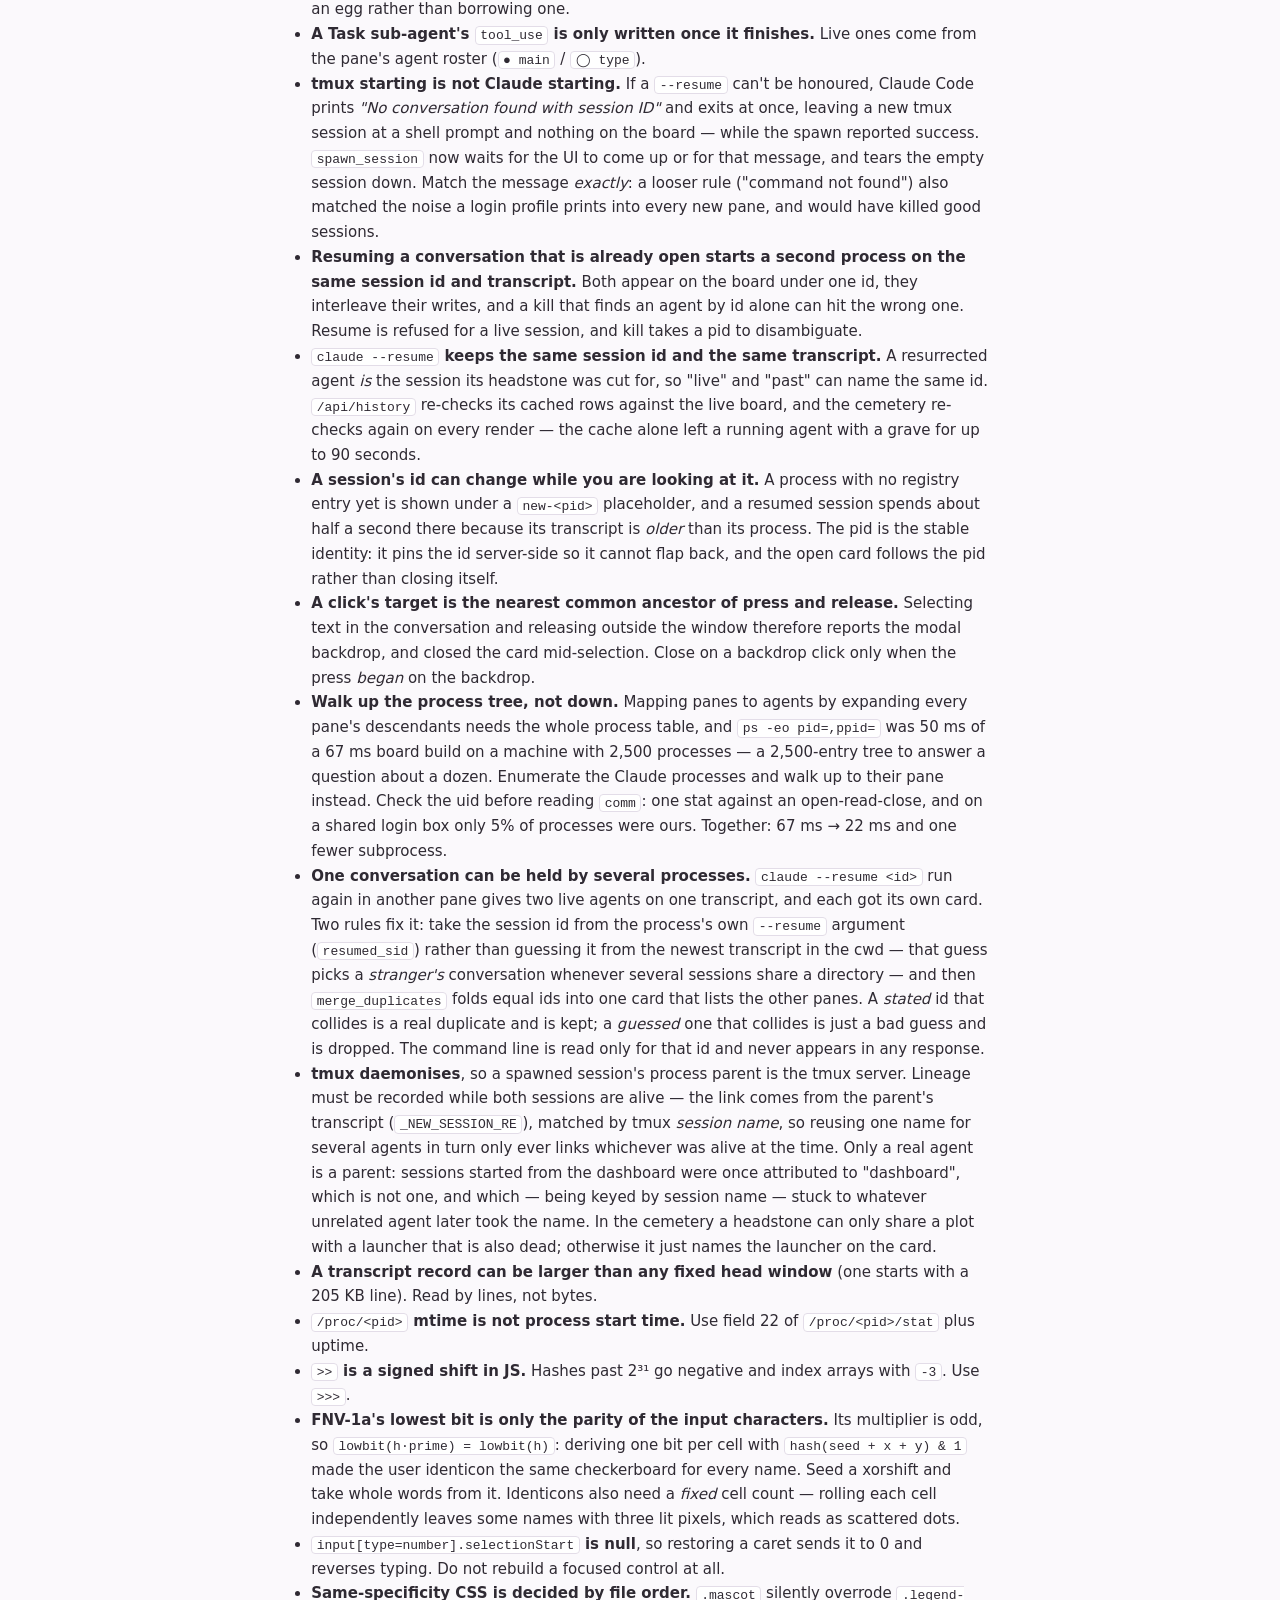
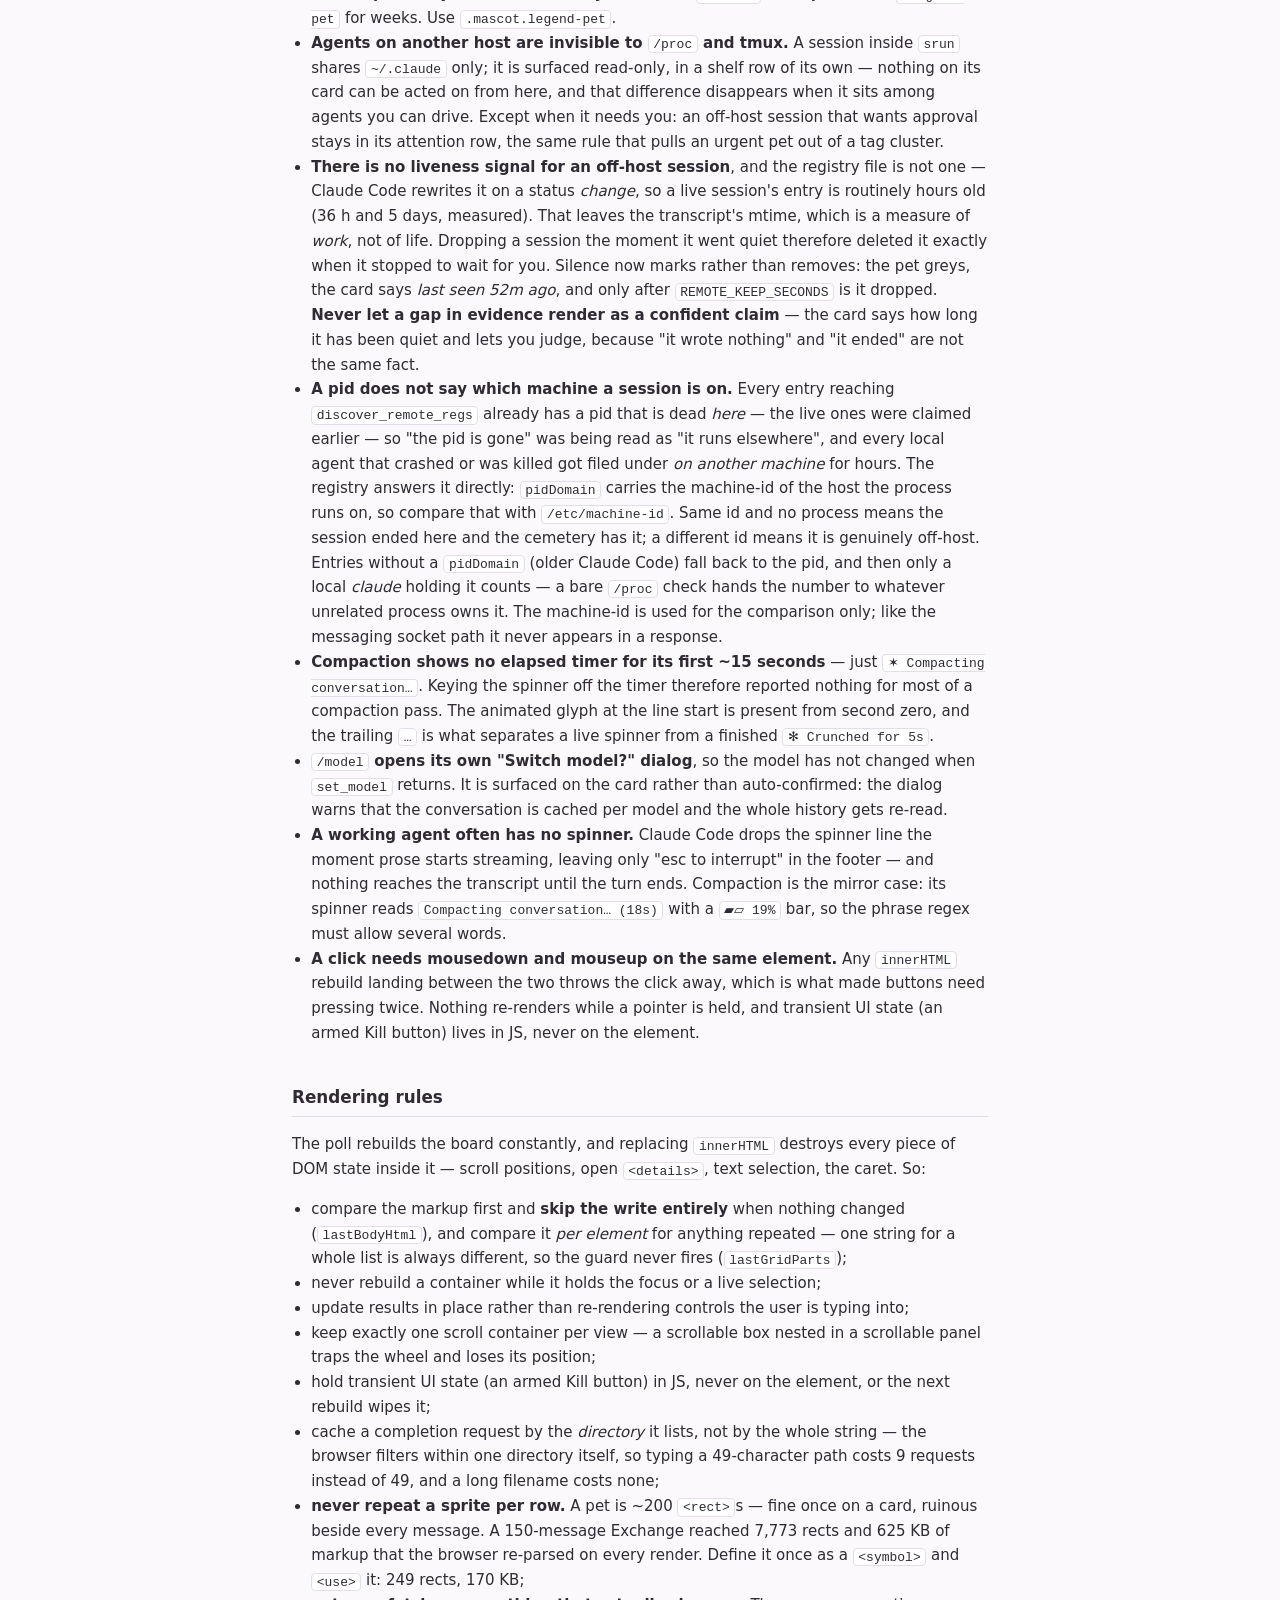
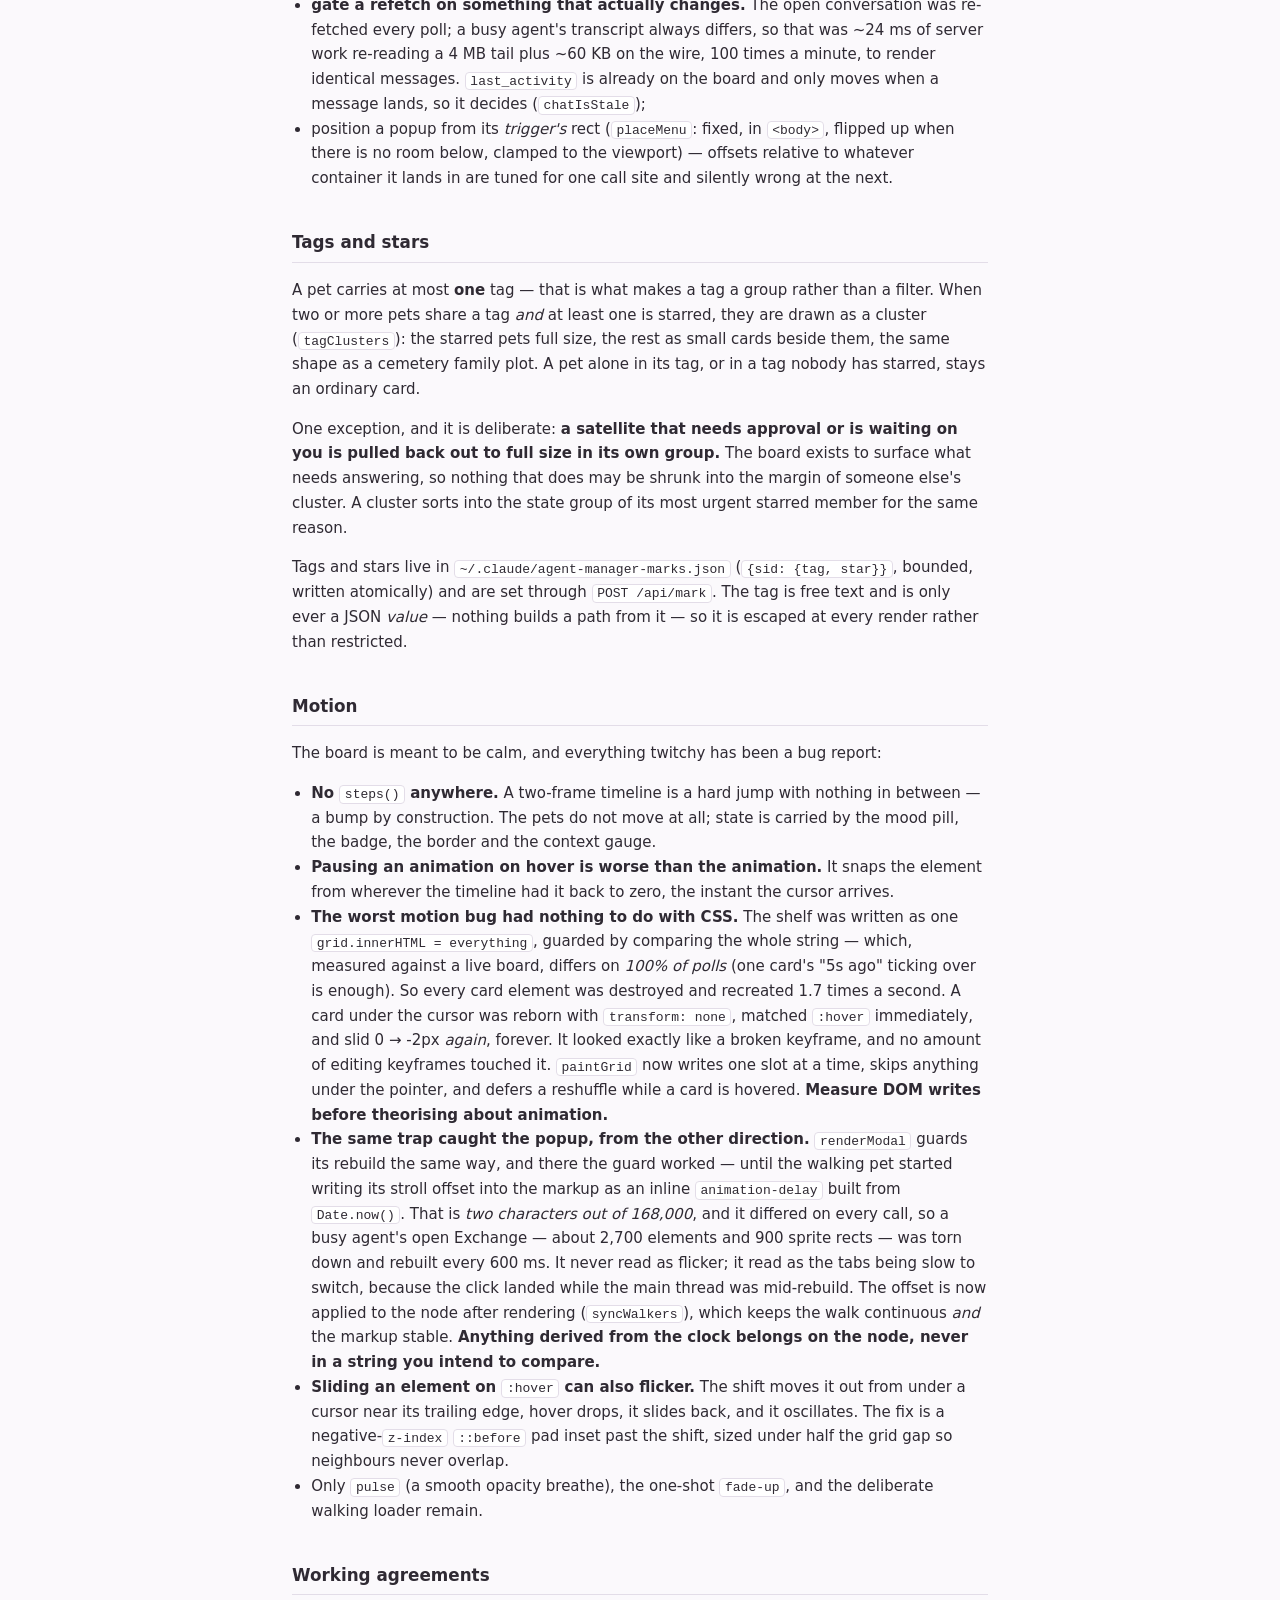
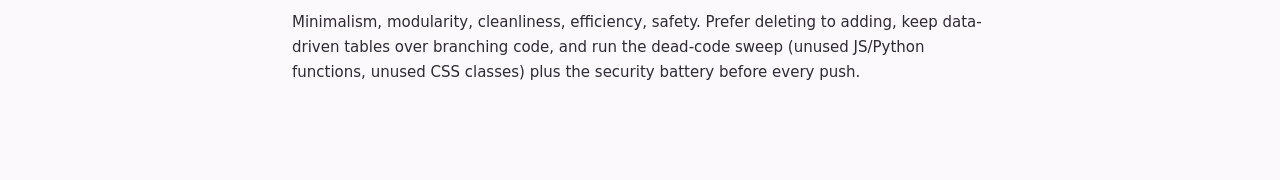
==== commit 795814f4: "audit: tell off-host from ended-here by machine-id, not by a dead pid" ====
--- a/docs/index.html
+++ b/docs/index.html
@@ -303,11 +303,18 @@
       dropped. <strong>Never let a gap in evidence render as a confident claim</strong> — the
       card says how long it has been quiet and lets you judge, because "it wrote nothing" and
       "it ended" are not the same fact.</li>
-  <li><strong>A remote pid is a number from another machine.</strong> Skipping an entry because
-      <code>/proc/&lt;pid&gt;</code> exists locally hands that number to whatever unrelated
-      process happens to hold it and drops a real session — 0.06% of the time where
-      <code>pid_max</code> is 4M, but 7.7% on a box with the common 32768. The check is only
-      meaningful if a local <em>claude</em> holds it.</li>
+  <li><strong>A pid does not say which machine a session is on.</strong> Every entry reaching
+      <code>discover_remote_regs</code> already has a pid that is dead <em>here</em> — the live
+      ones were claimed earlier — so "the pid is gone" was being read as "it runs elsewhere",
+      and every local agent that crashed or was killed got filed under <em>on another
+      machine</em> for hours. The registry answers it directly: <code>pidDomain</code> carries
+      the machine-id of the host the process runs on, so compare that with
+      <code>/etc/machine-id</code>. Same id and no process means the session ended here and the
+      cemetery has it; a different id means it is genuinely off-host. Entries without a
+      <code>pidDomain</code> (older Claude Code) fall back to the pid, and then only a local
+      <em>claude</em> holding it counts — a bare <code>/proc</code> check hands the number to
+      whatever unrelated process owns it. The machine-id is used for the comparison only; like
+      the messaging socket path it never appears in a response.</li>
   <li><strong>Compaction shows no elapsed timer for its first ~15 seconds</strong> — just
       <code>✶ Compacting conversation…</code>. Keying the spinner off the timer therefore
       reported nothing for most of a compaction pass. The animated glyph at the line start is
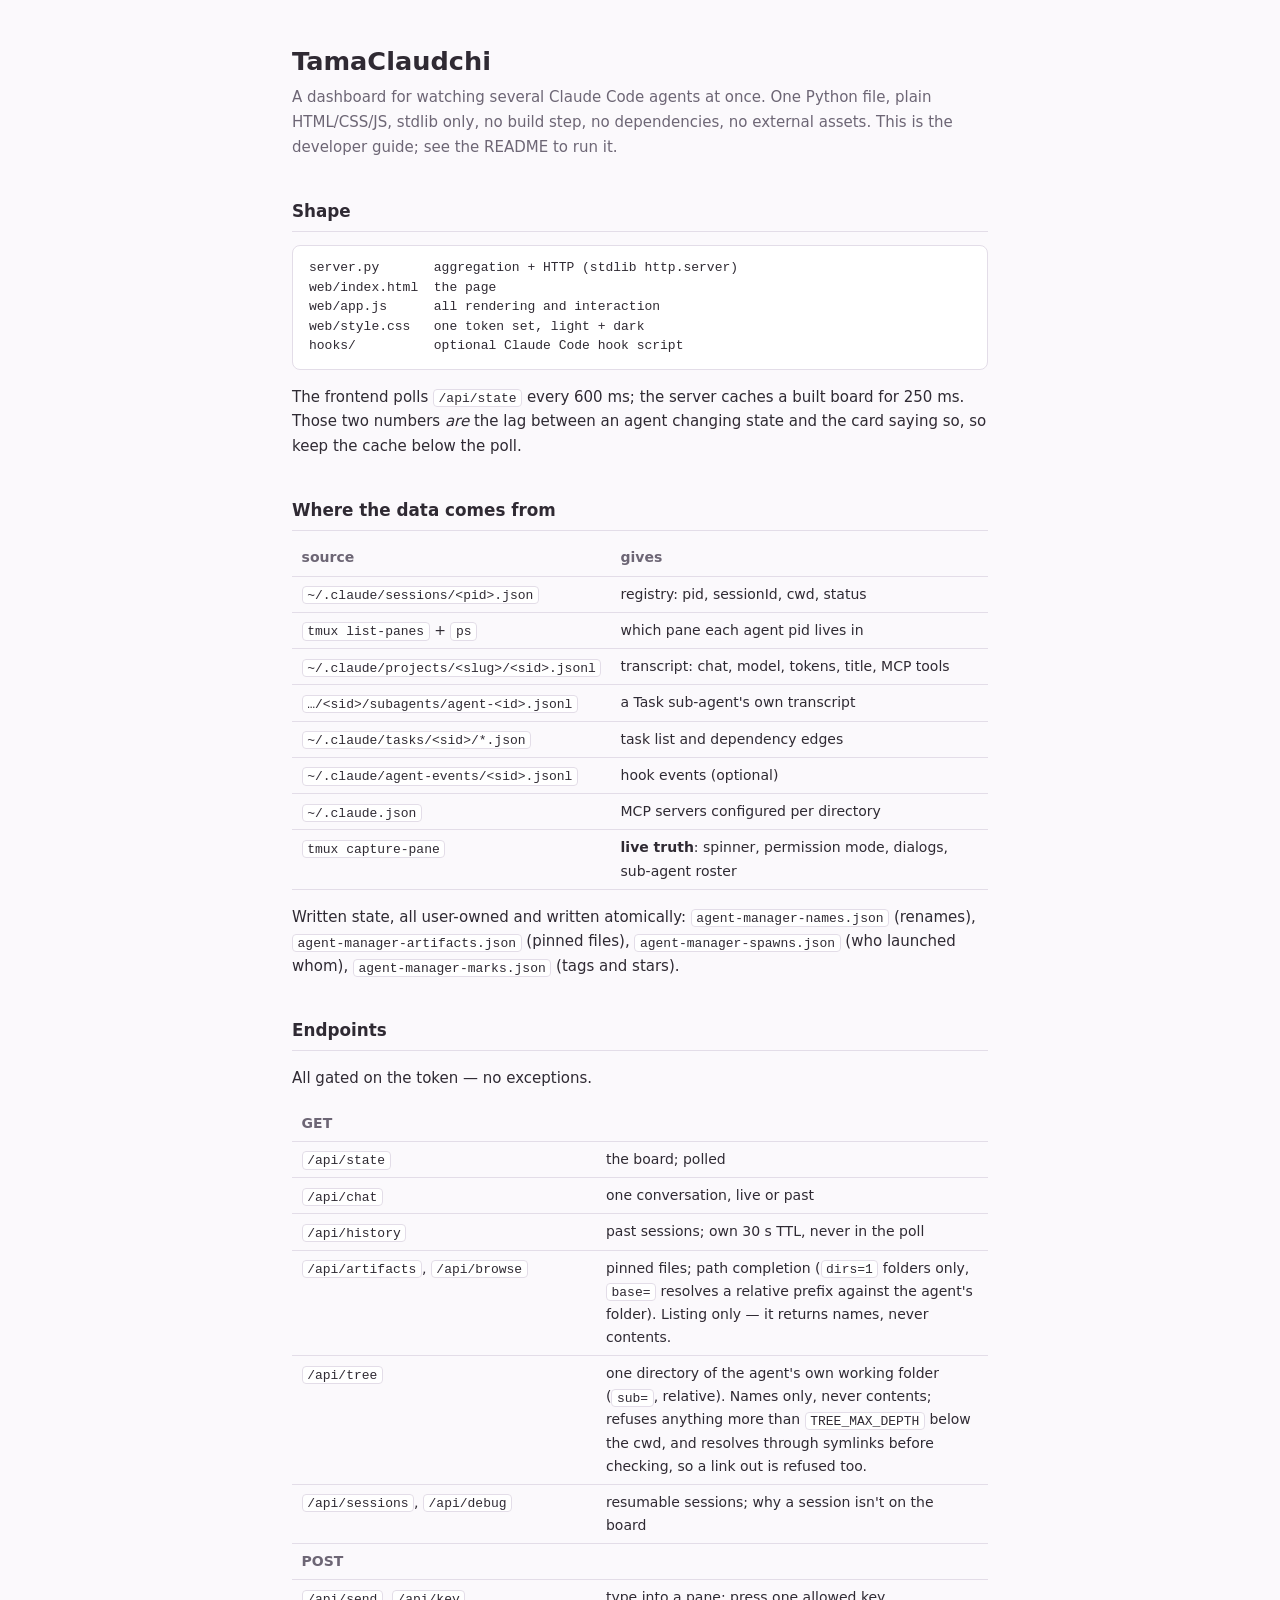
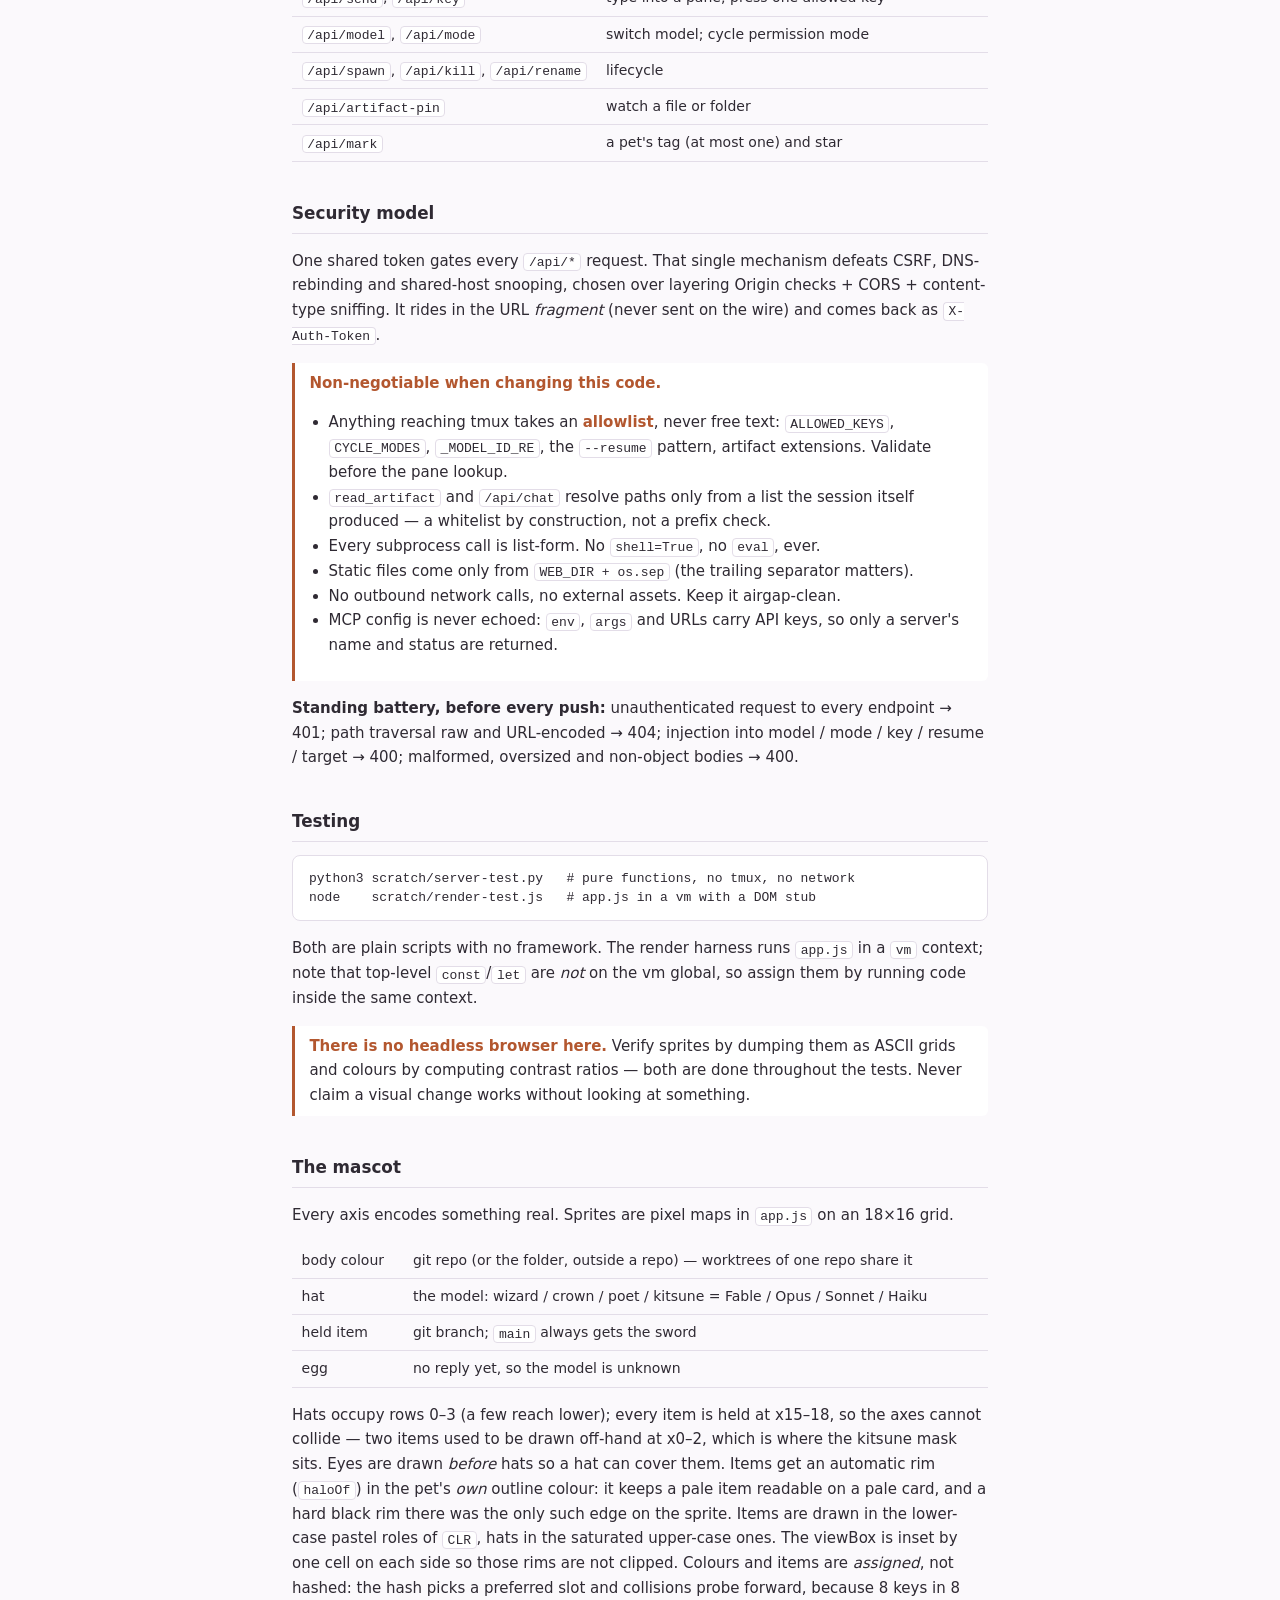
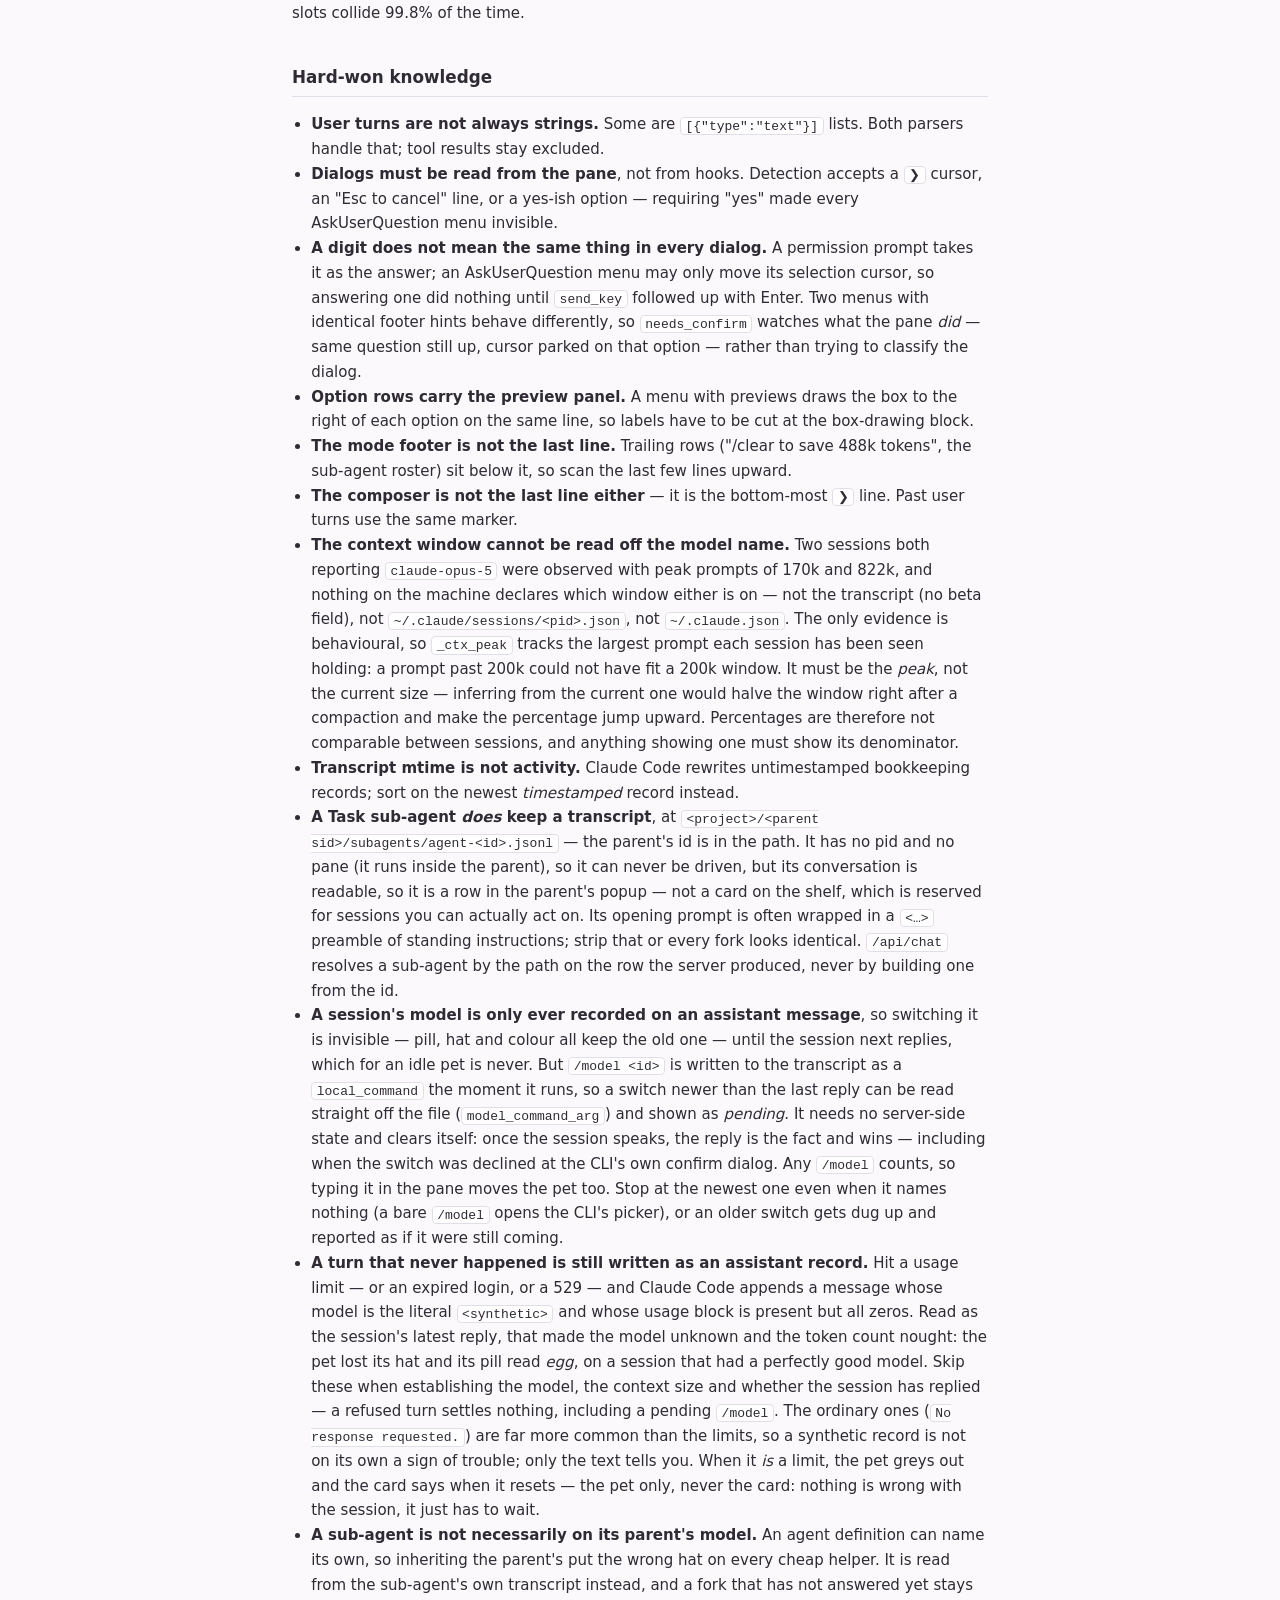
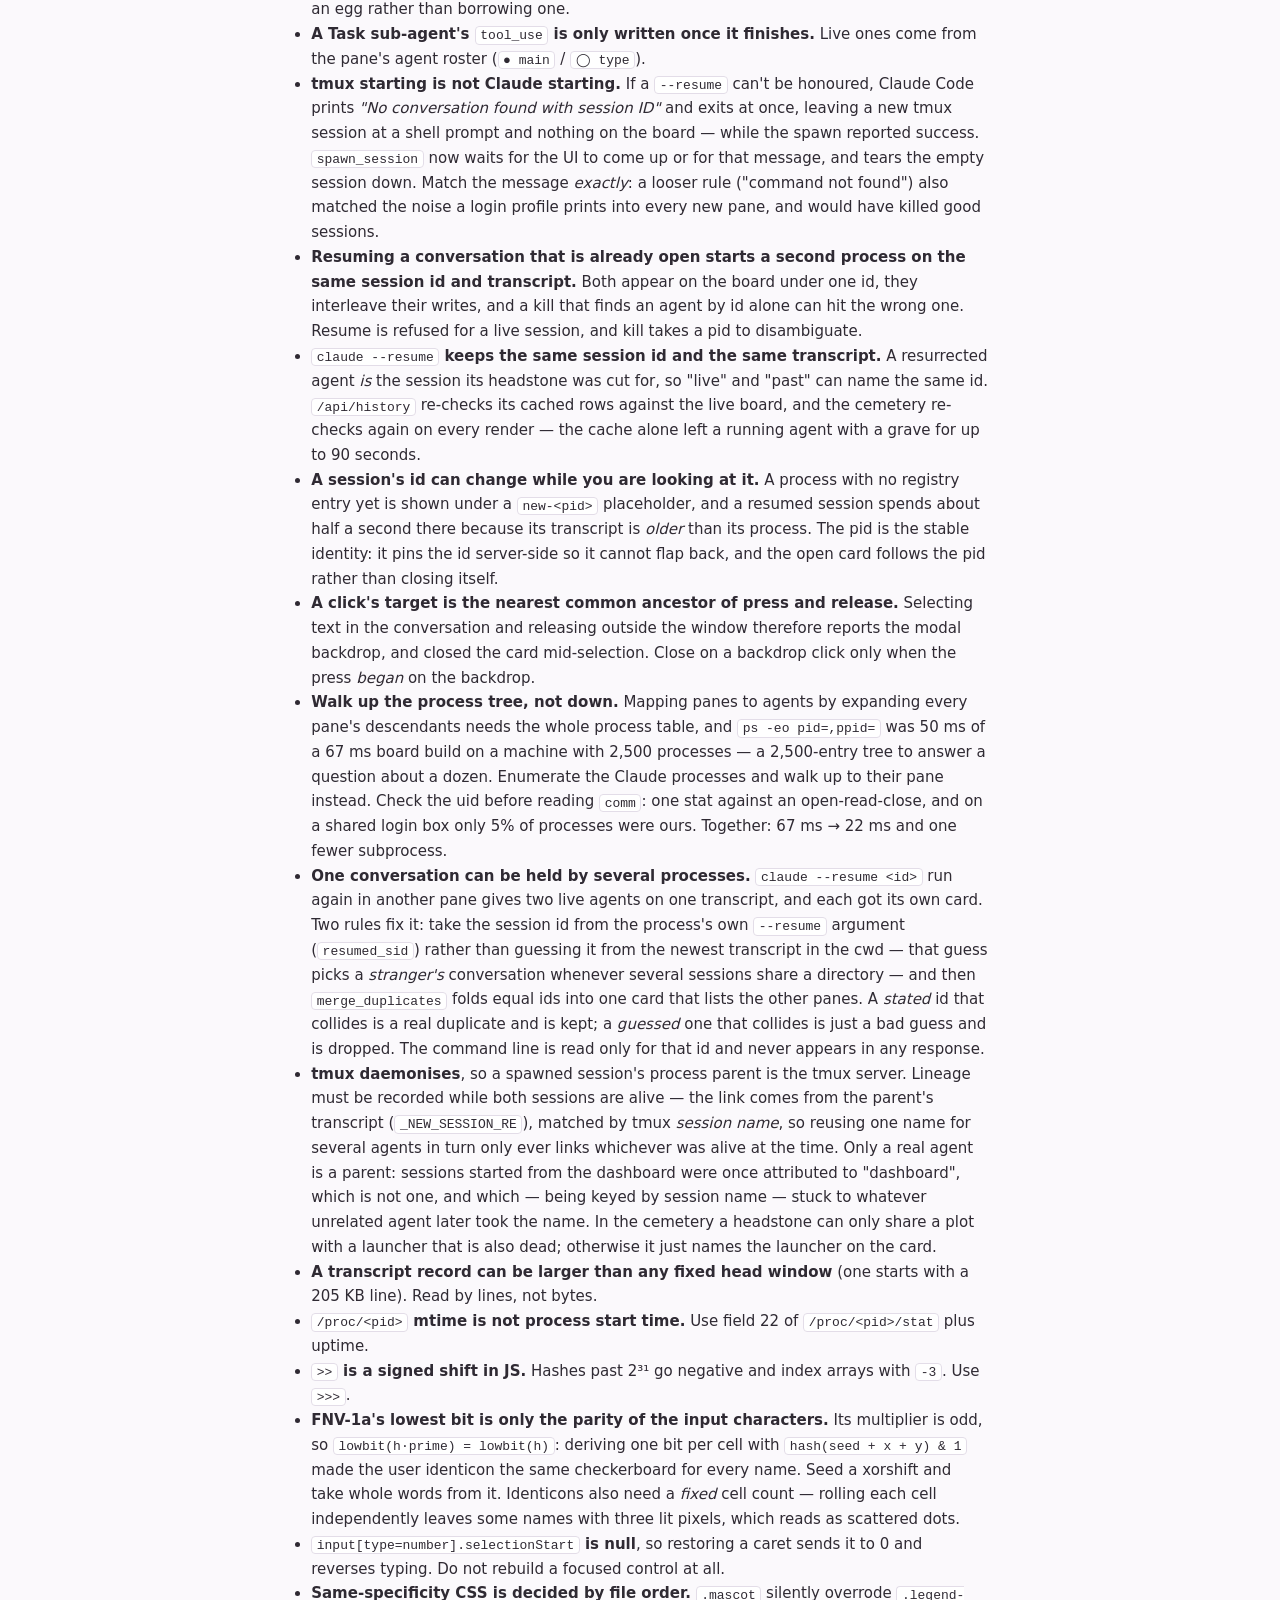
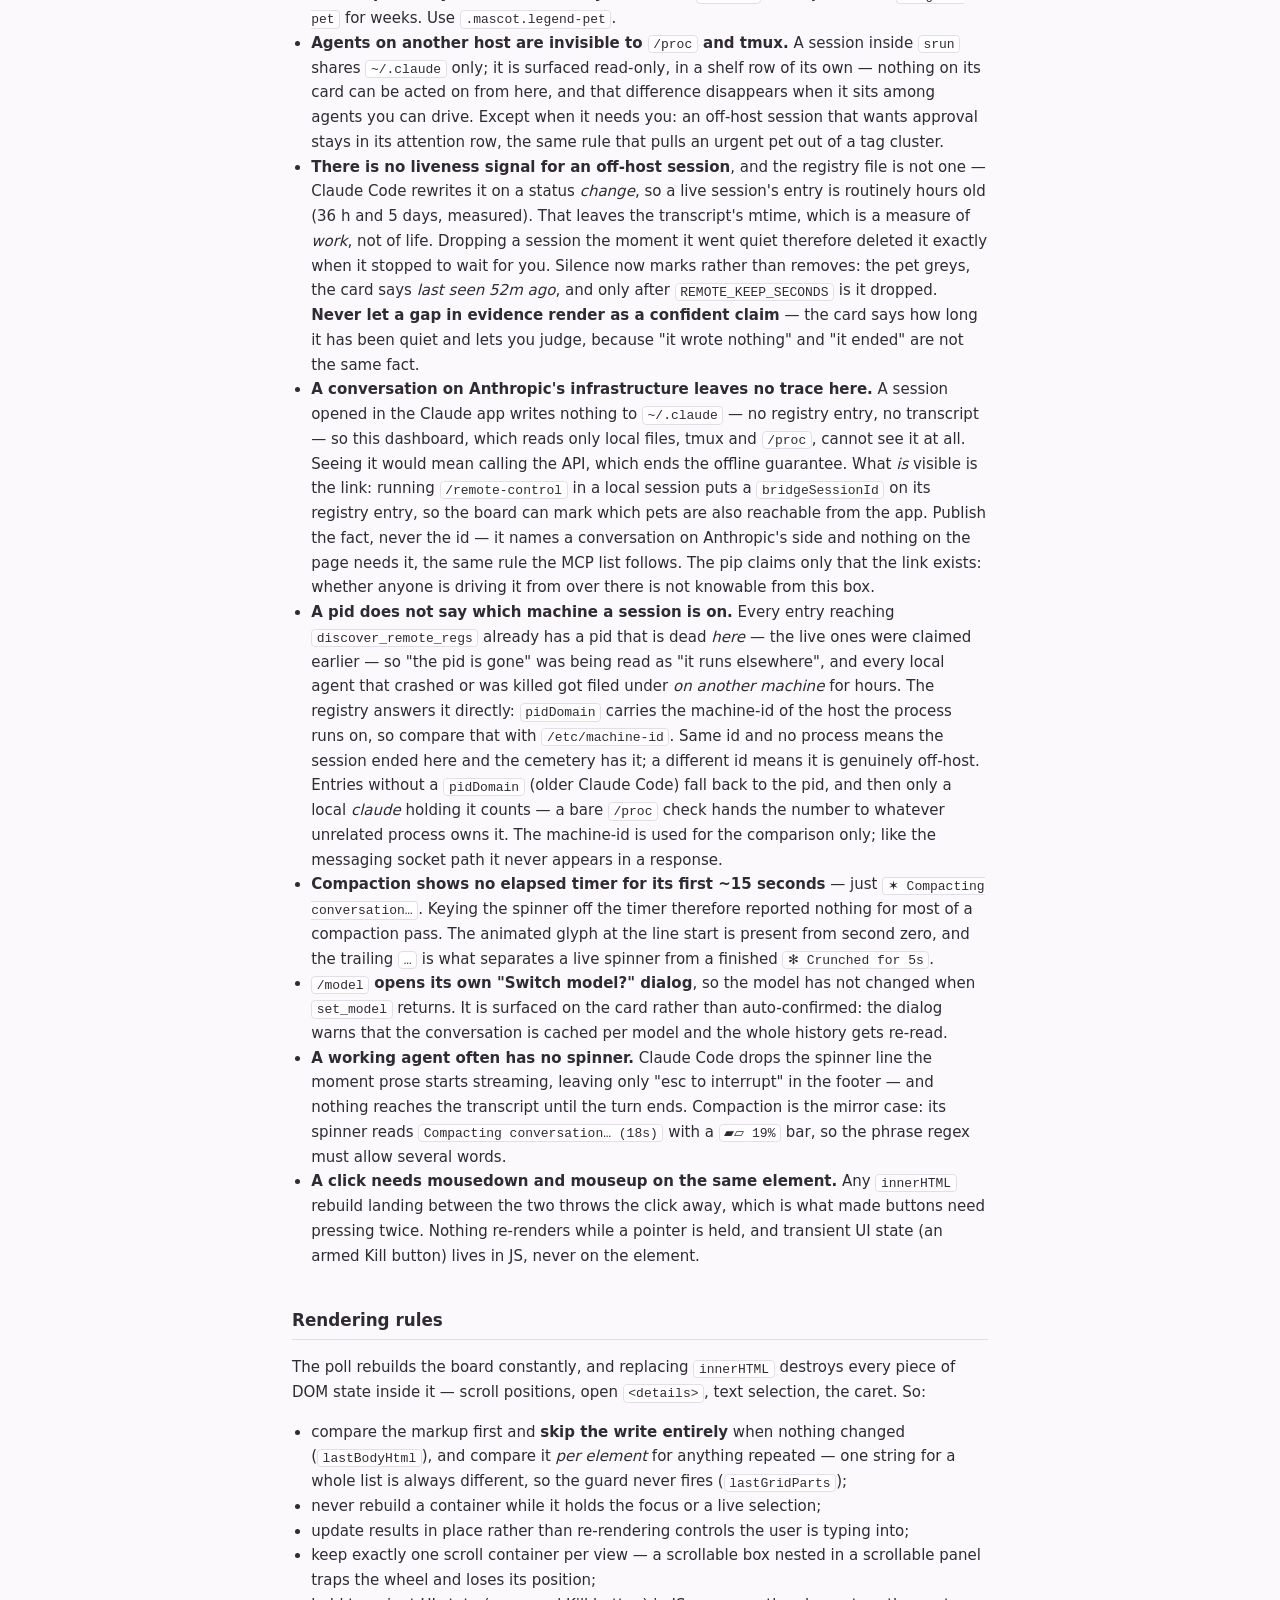
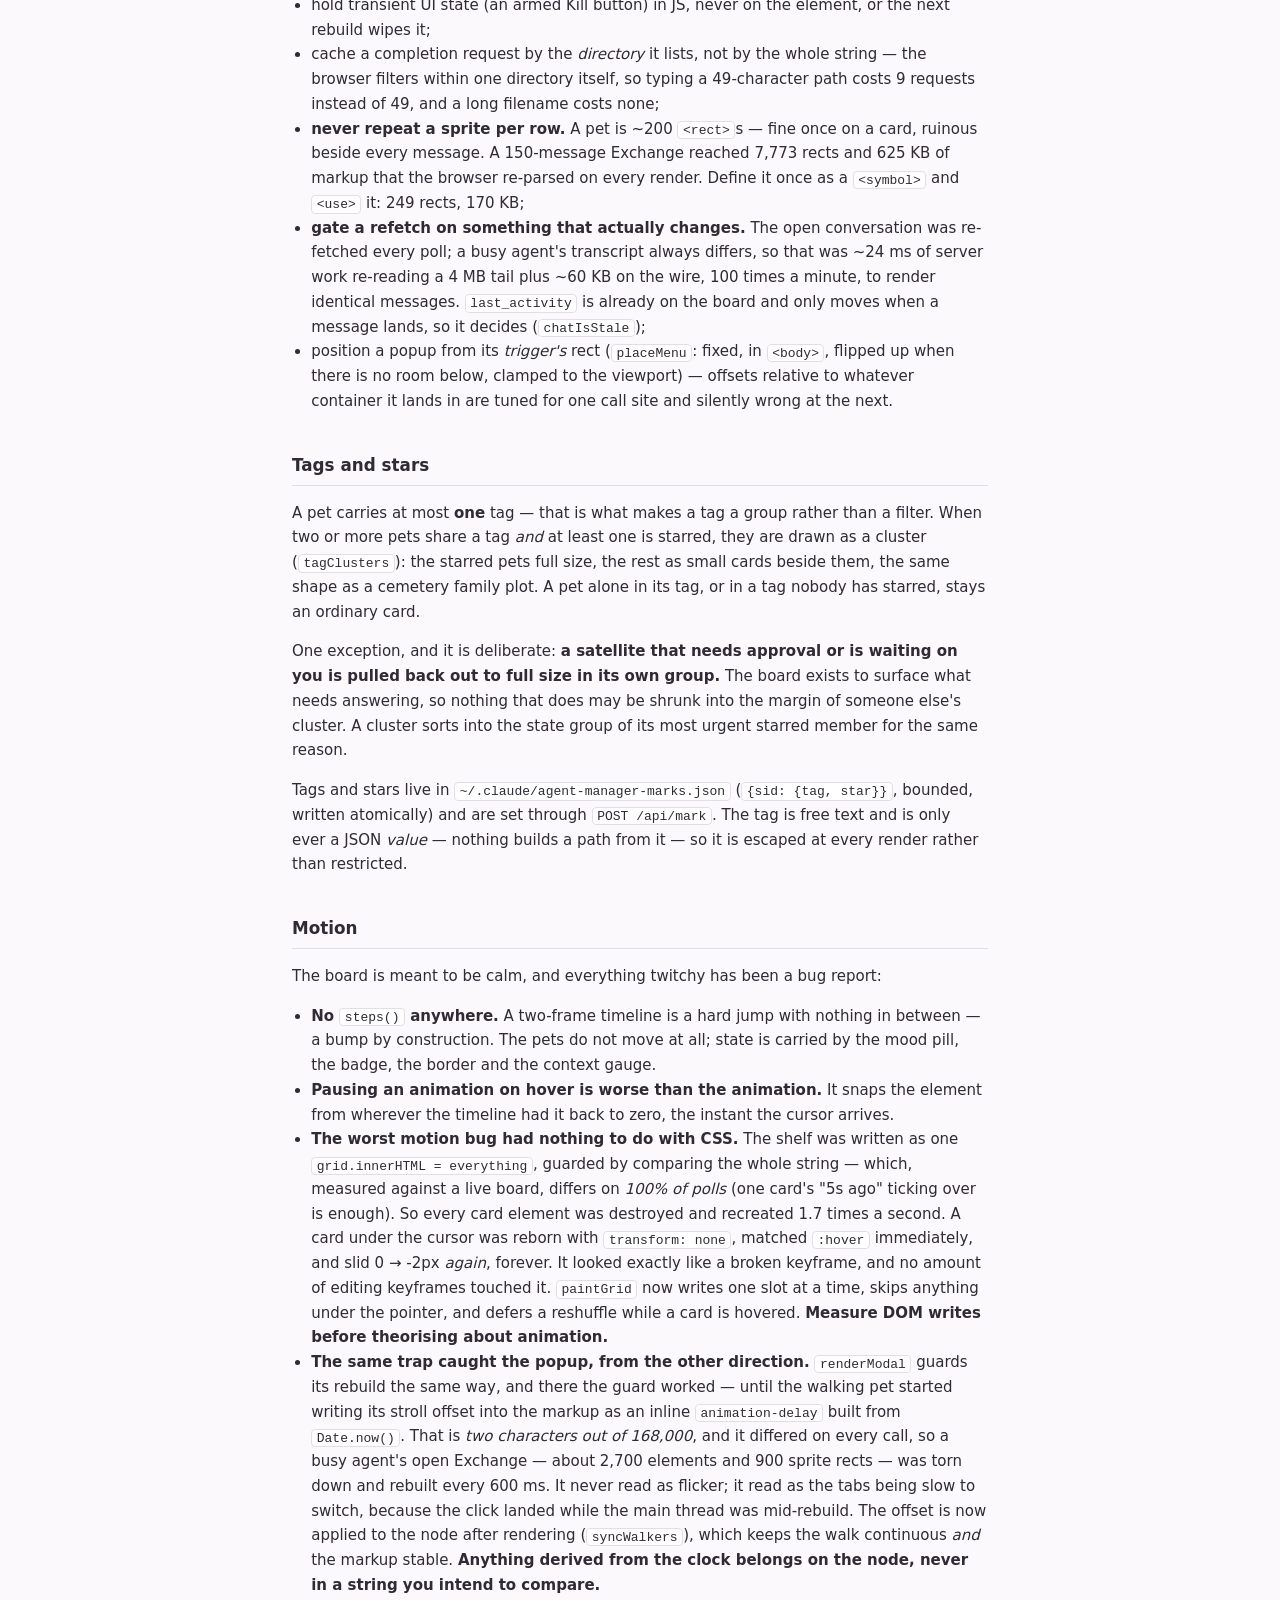
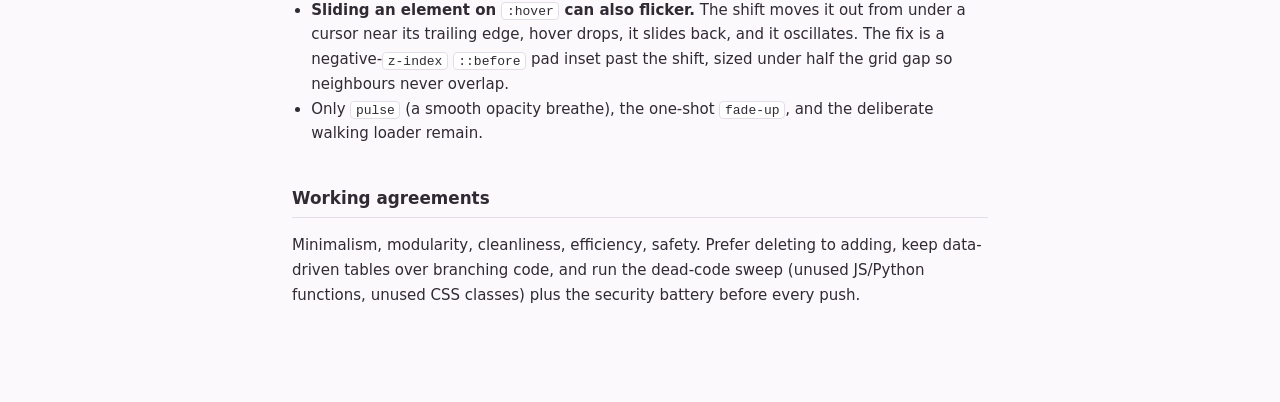
==== commit 9f6b0221: "mark pets that /remote-control has been run in" ====
--- a/docs/index.html
+++ b/docs/index.html
@@ -303,6 +303,16 @@
       dropped. <strong>Never let a gap in evidence render as a confident claim</strong> — the
       card says how long it has been quiet and lets you judge, because "it wrote nothing" and
       "it ended" are not the same fact.</li>
+  <li><strong>A conversation on Anthropic's infrastructure leaves no trace here.</strong>
+      A session opened in the Claude app writes nothing to <code>~/.claude</code> — no registry
+      entry, no transcript — so this dashboard, which reads only local files, tmux and
+      <code>/proc</code>, cannot see it at all. Seeing it would mean calling the API, which ends
+      the offline guarantee. What <em>is</em> visible is the link: running
+      <code>/remote-control</code> in a local session puts a <code>bridgeSessionId</code> on its
+      registry entry, so the board can mark which pets are also reachable from the app. Publish
+      the fact, never the id — it names a conversation on Anthropic's side and nothing on the
+      page needs it, the same rule the MCP list follows. The pip claims only that the link
+      exists: whether anyone is driving it from over there is not knowable from this box.</li>
   <li><strong>A pid does not say which machine a session is on.</strong> Every entry reaching
       <code>discover_remote_regs</code> already has a pid that is dead <em>here</em> — the live
       ones were claimed earlier — so "the pid is gone" was being read as "it runs elsewhere",
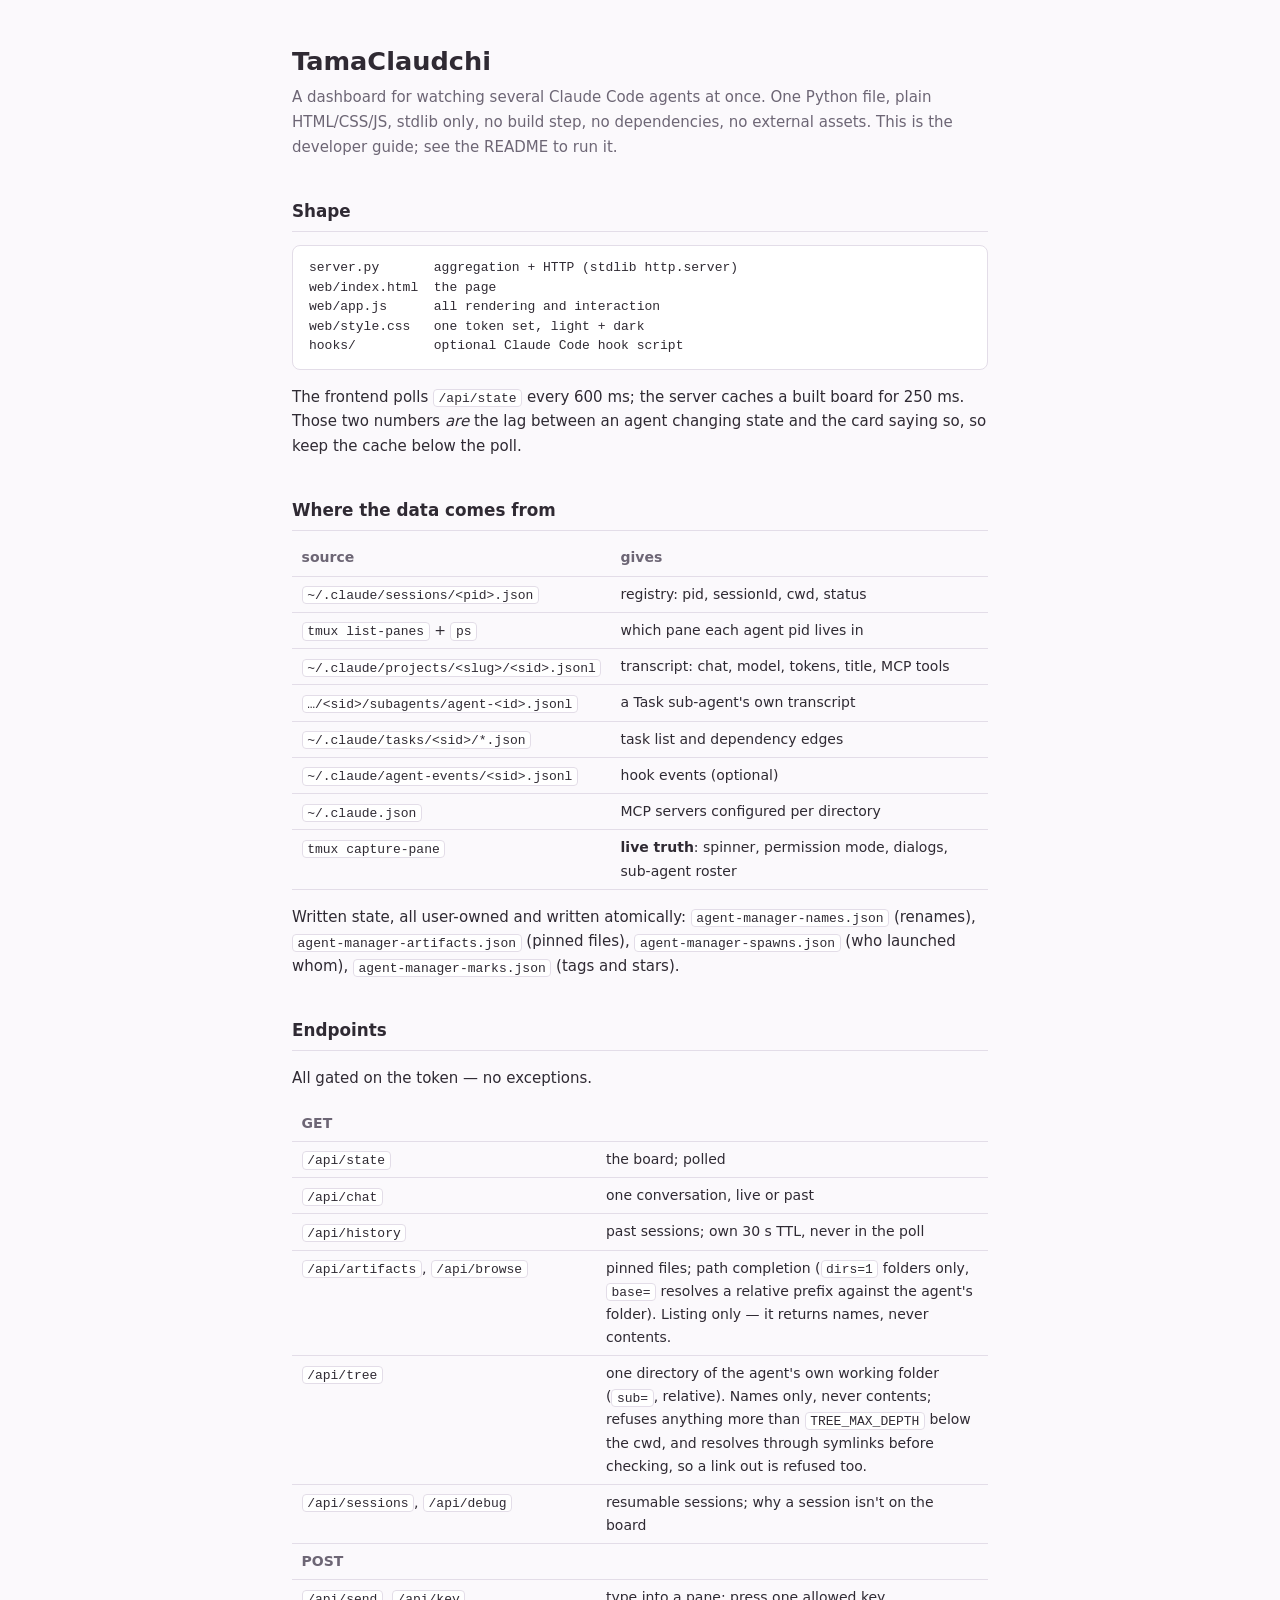
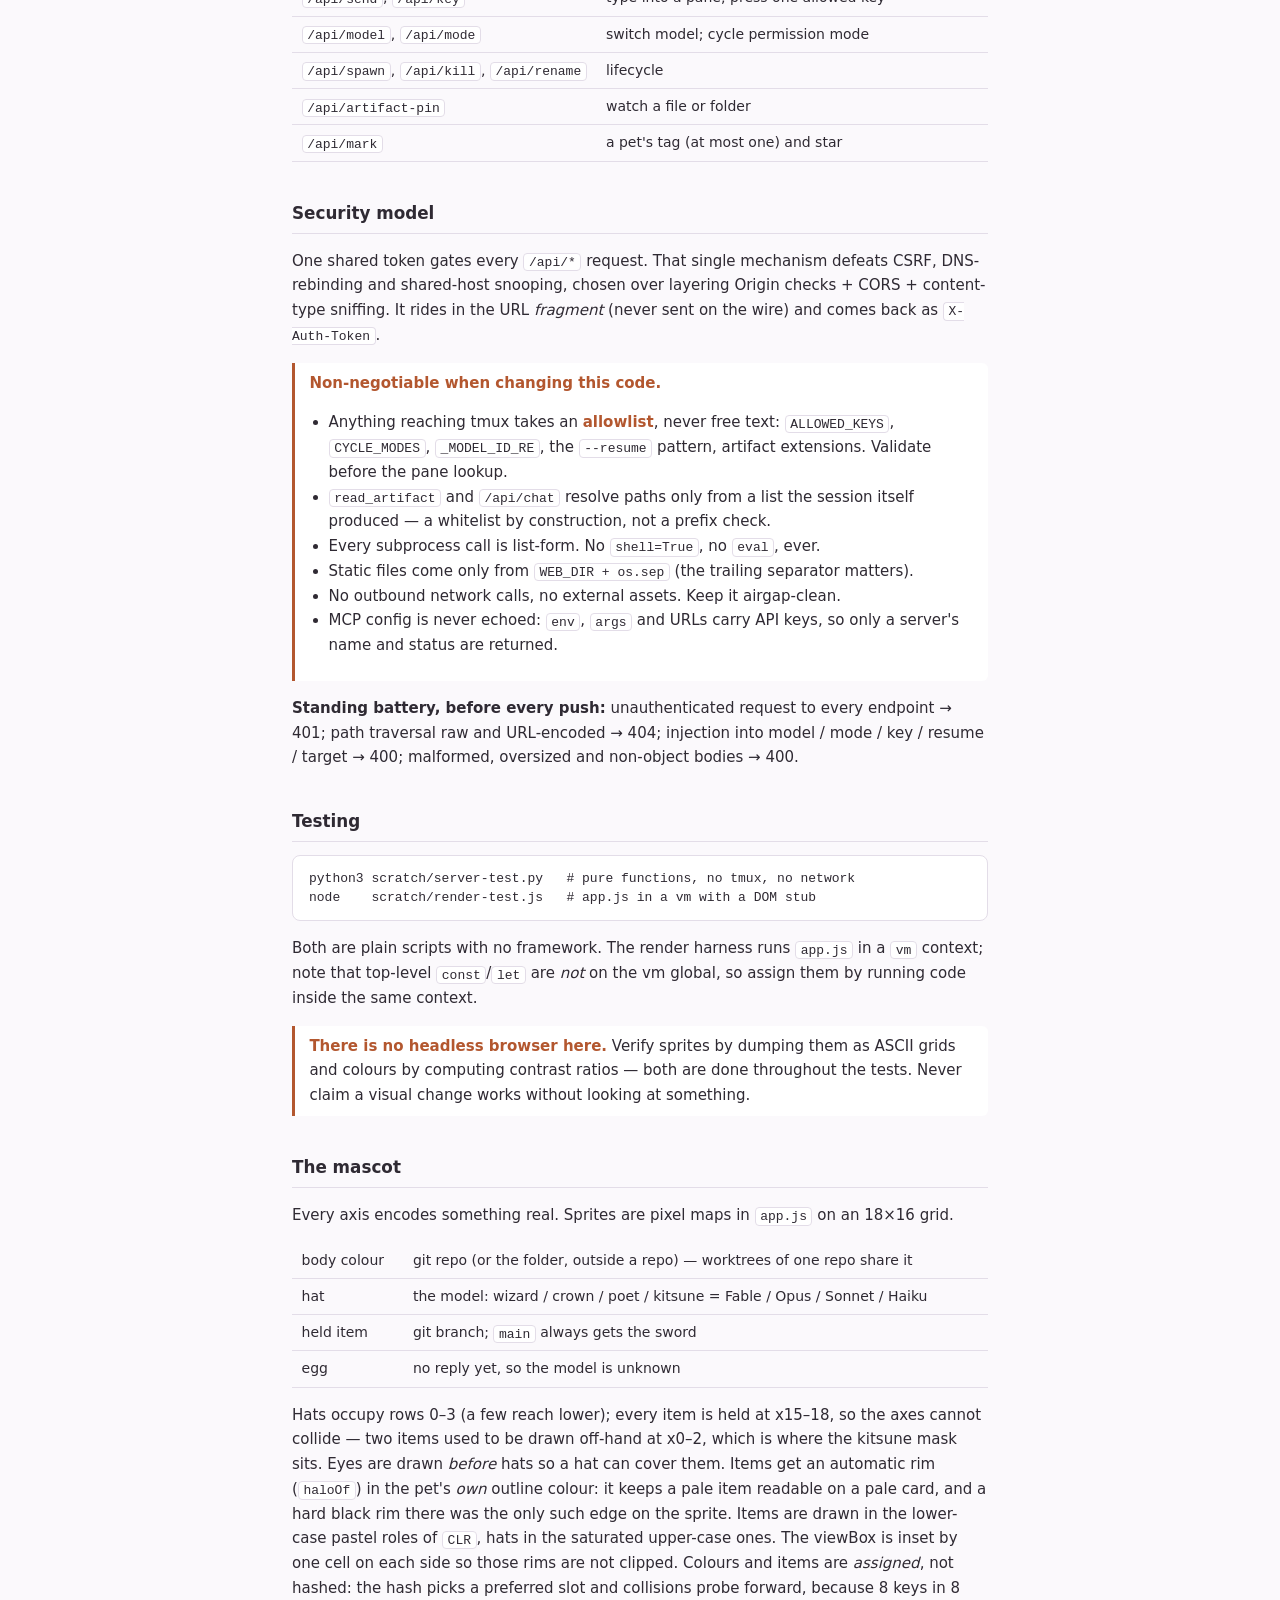
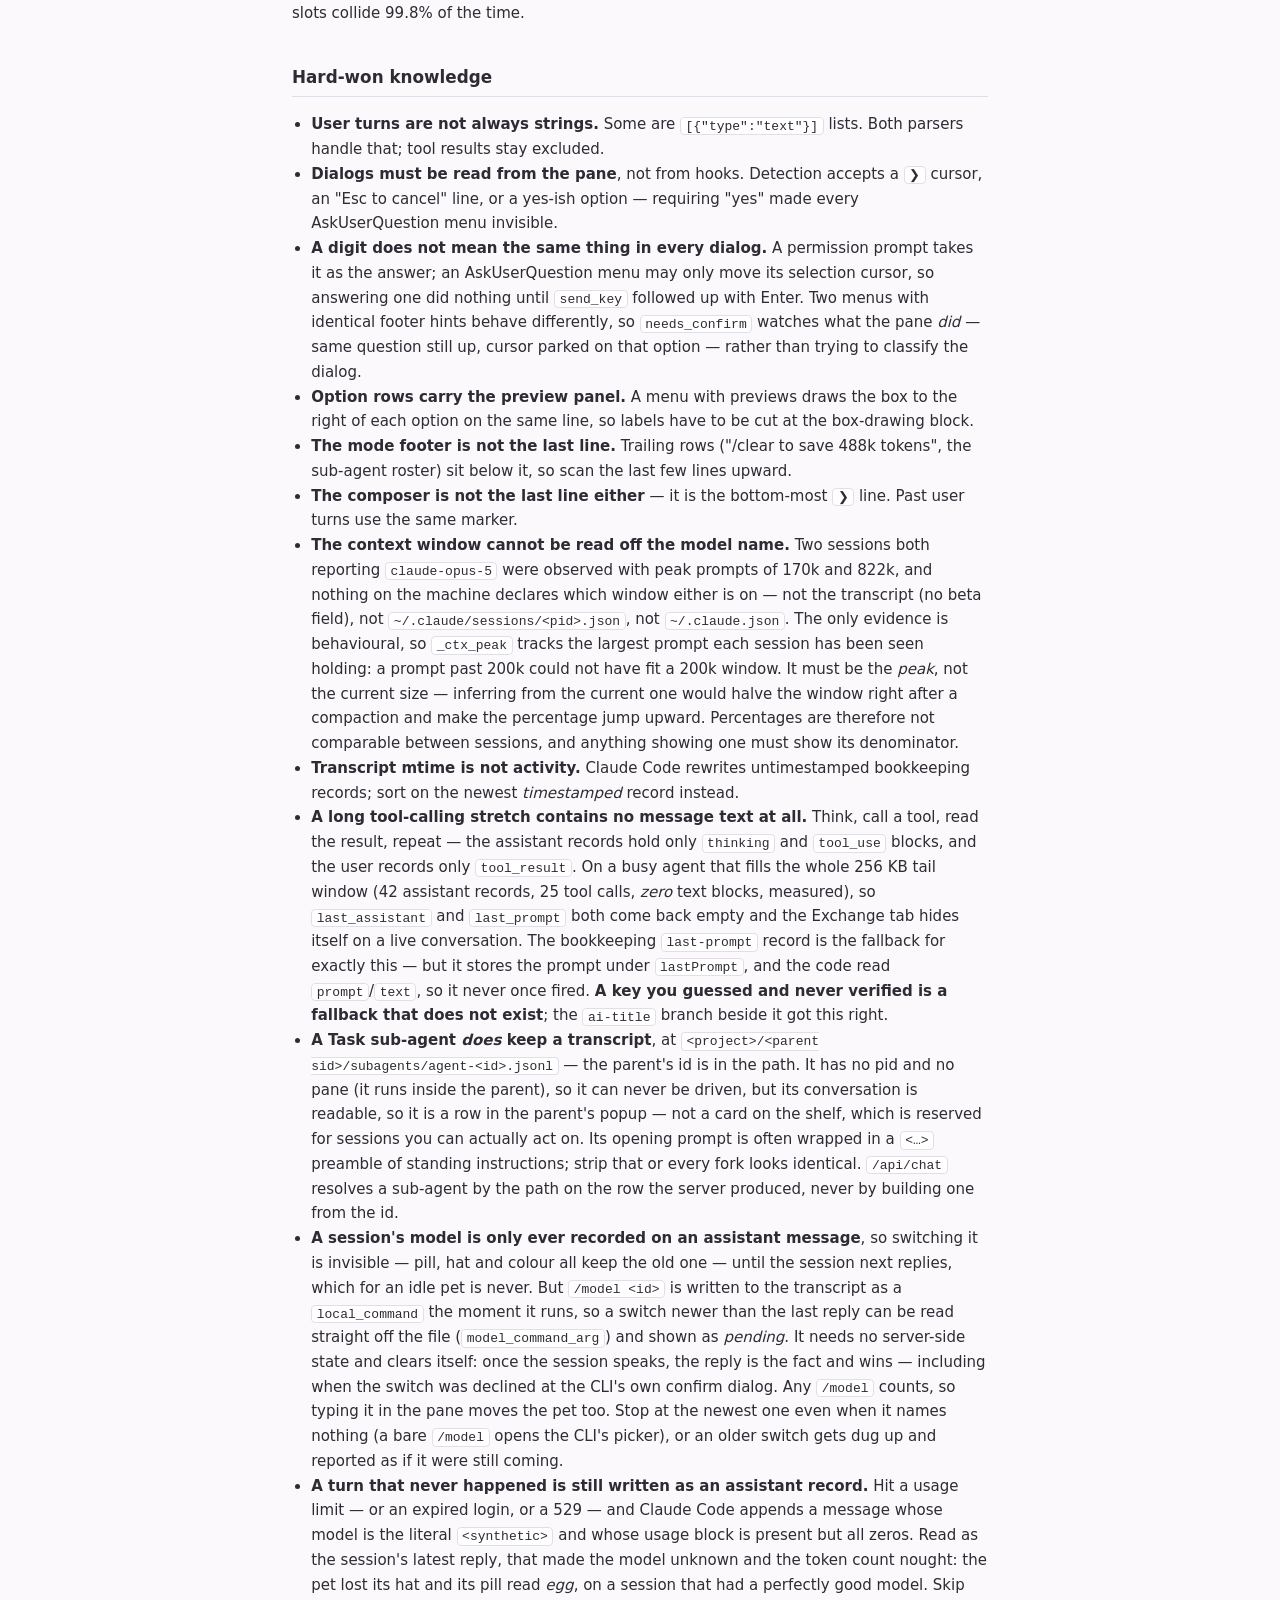
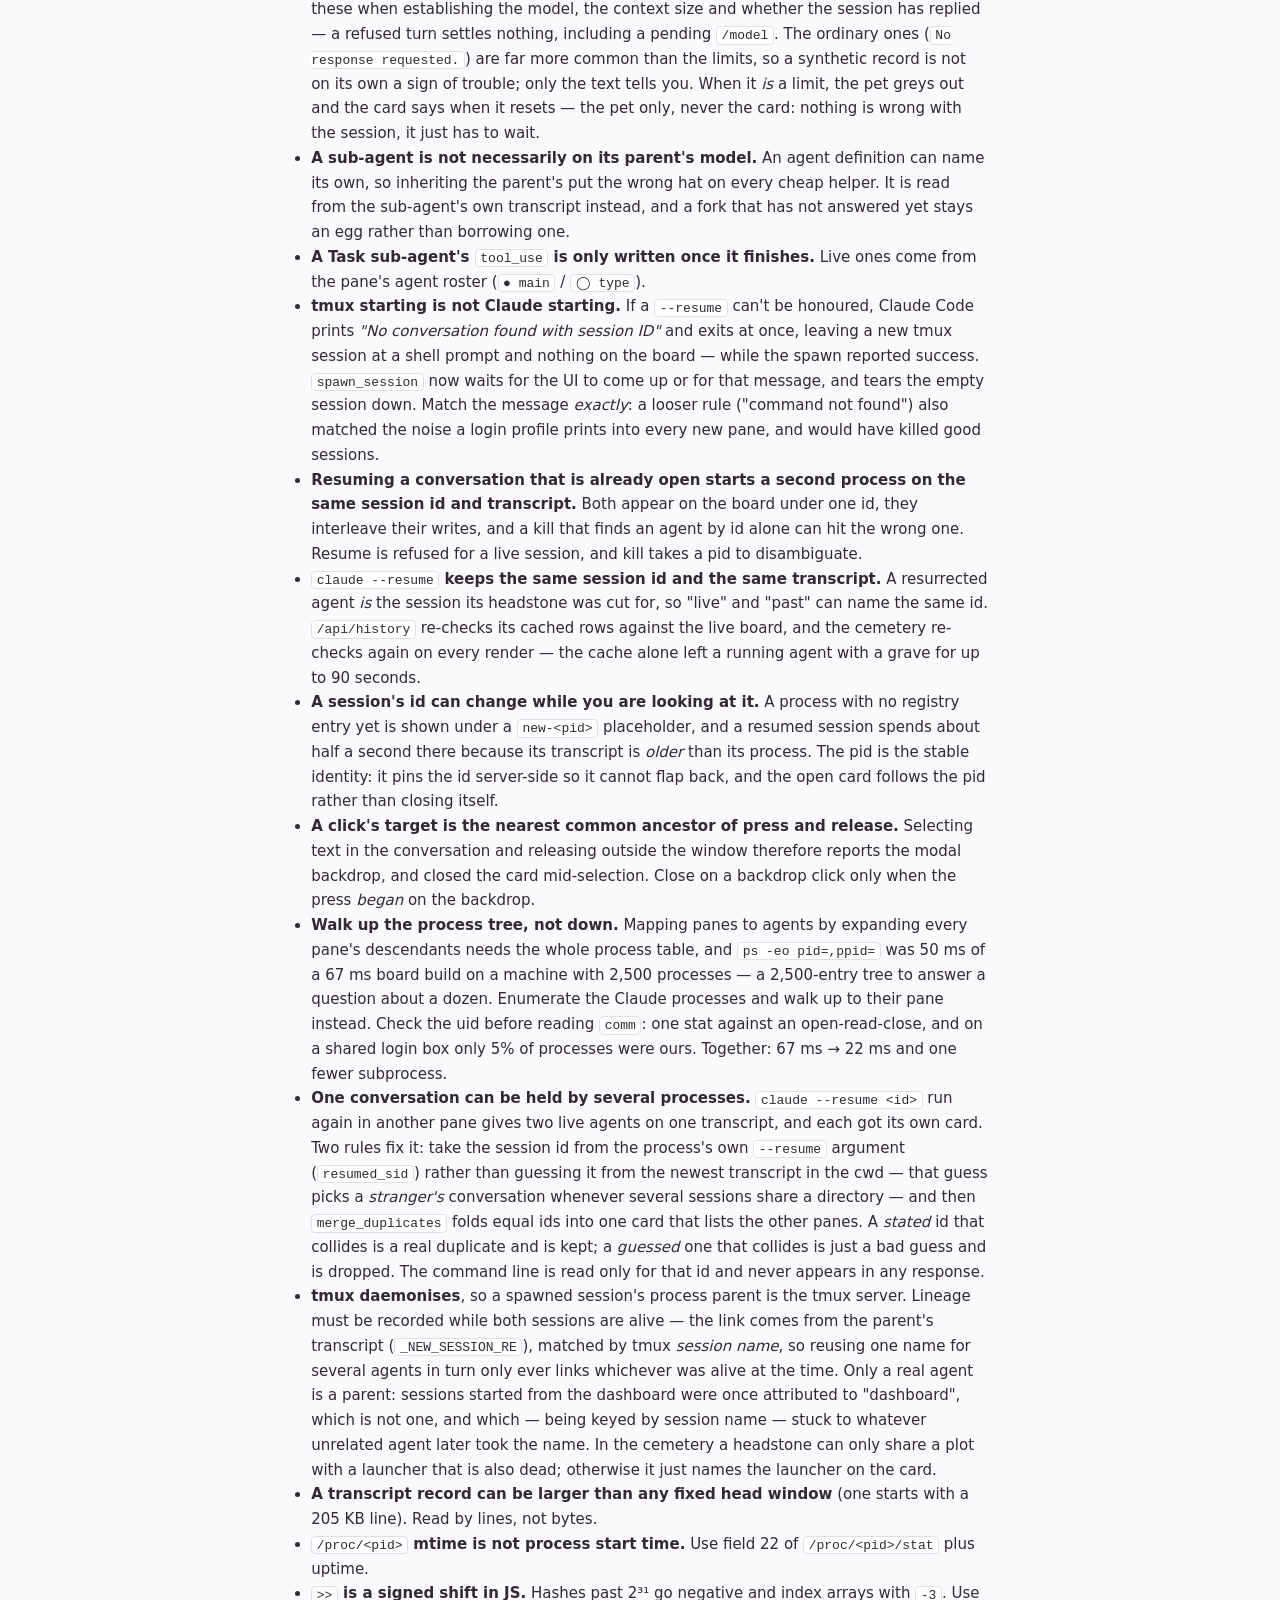
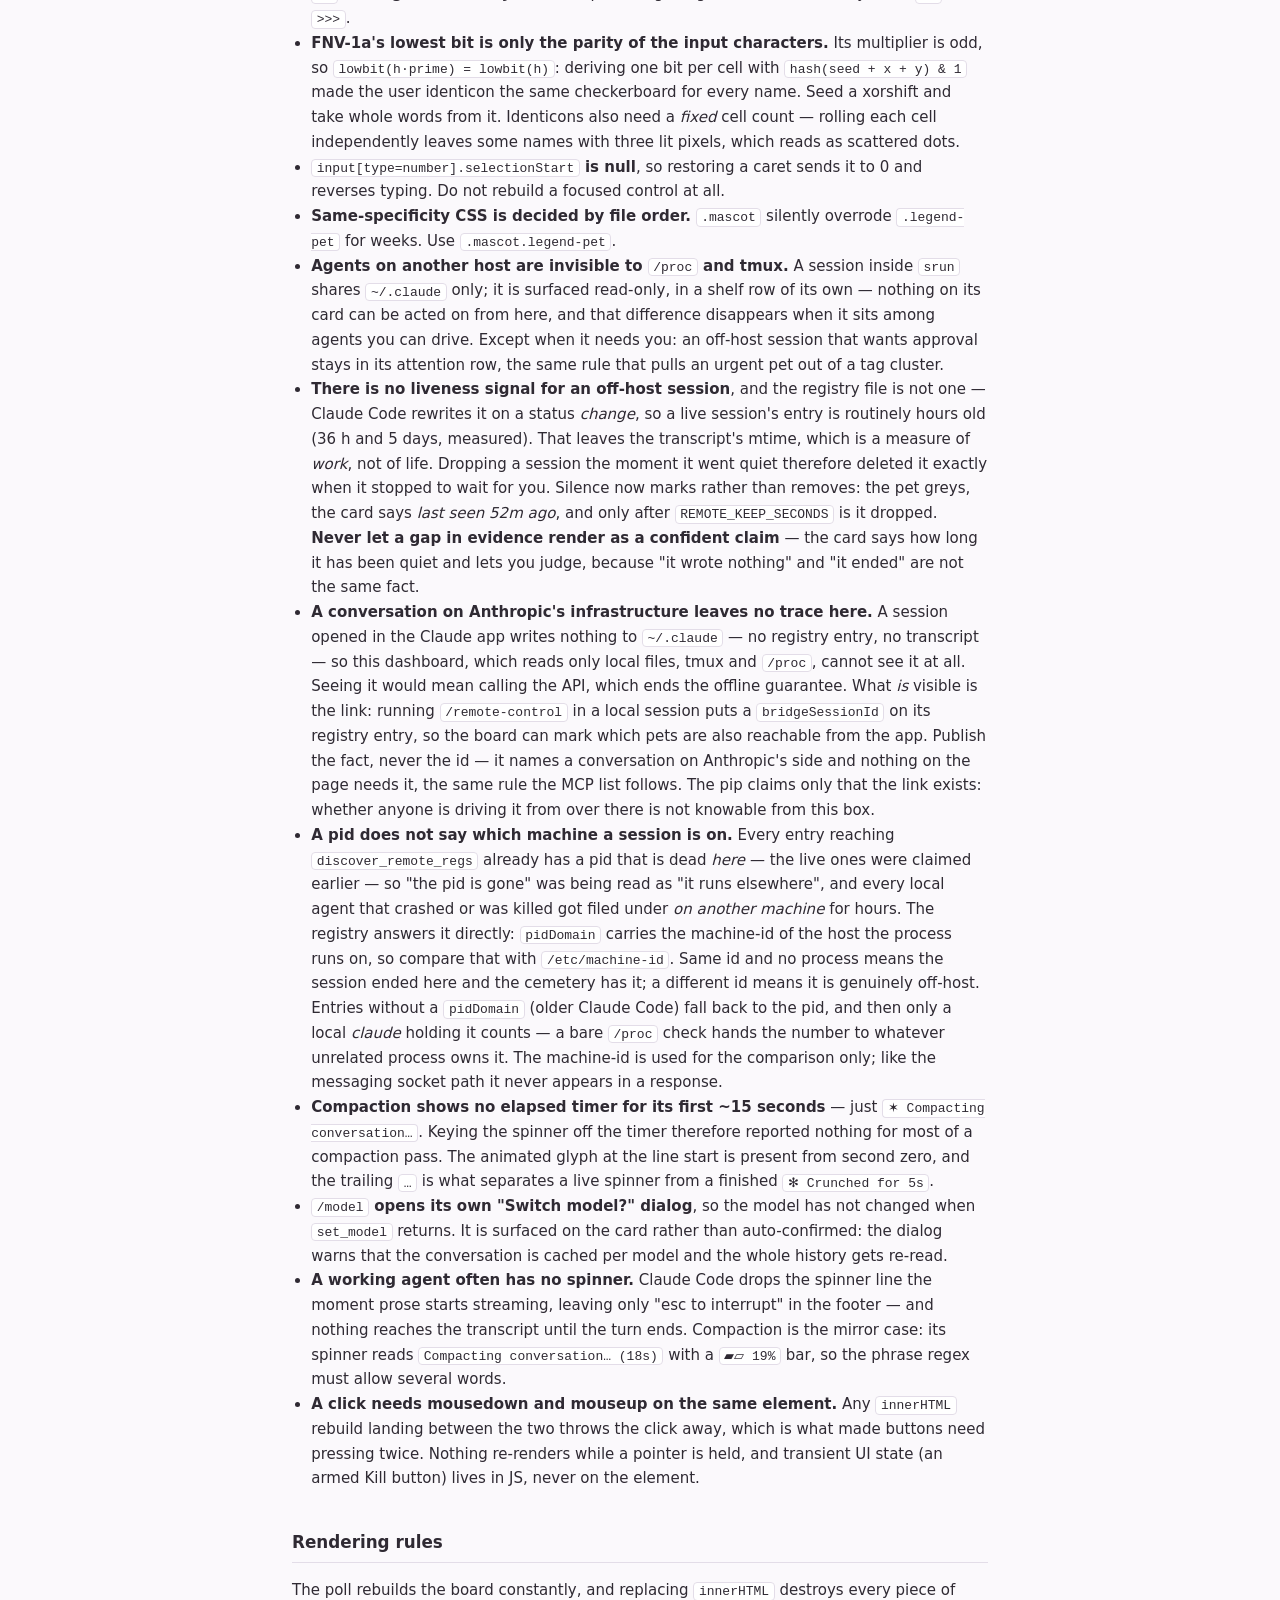
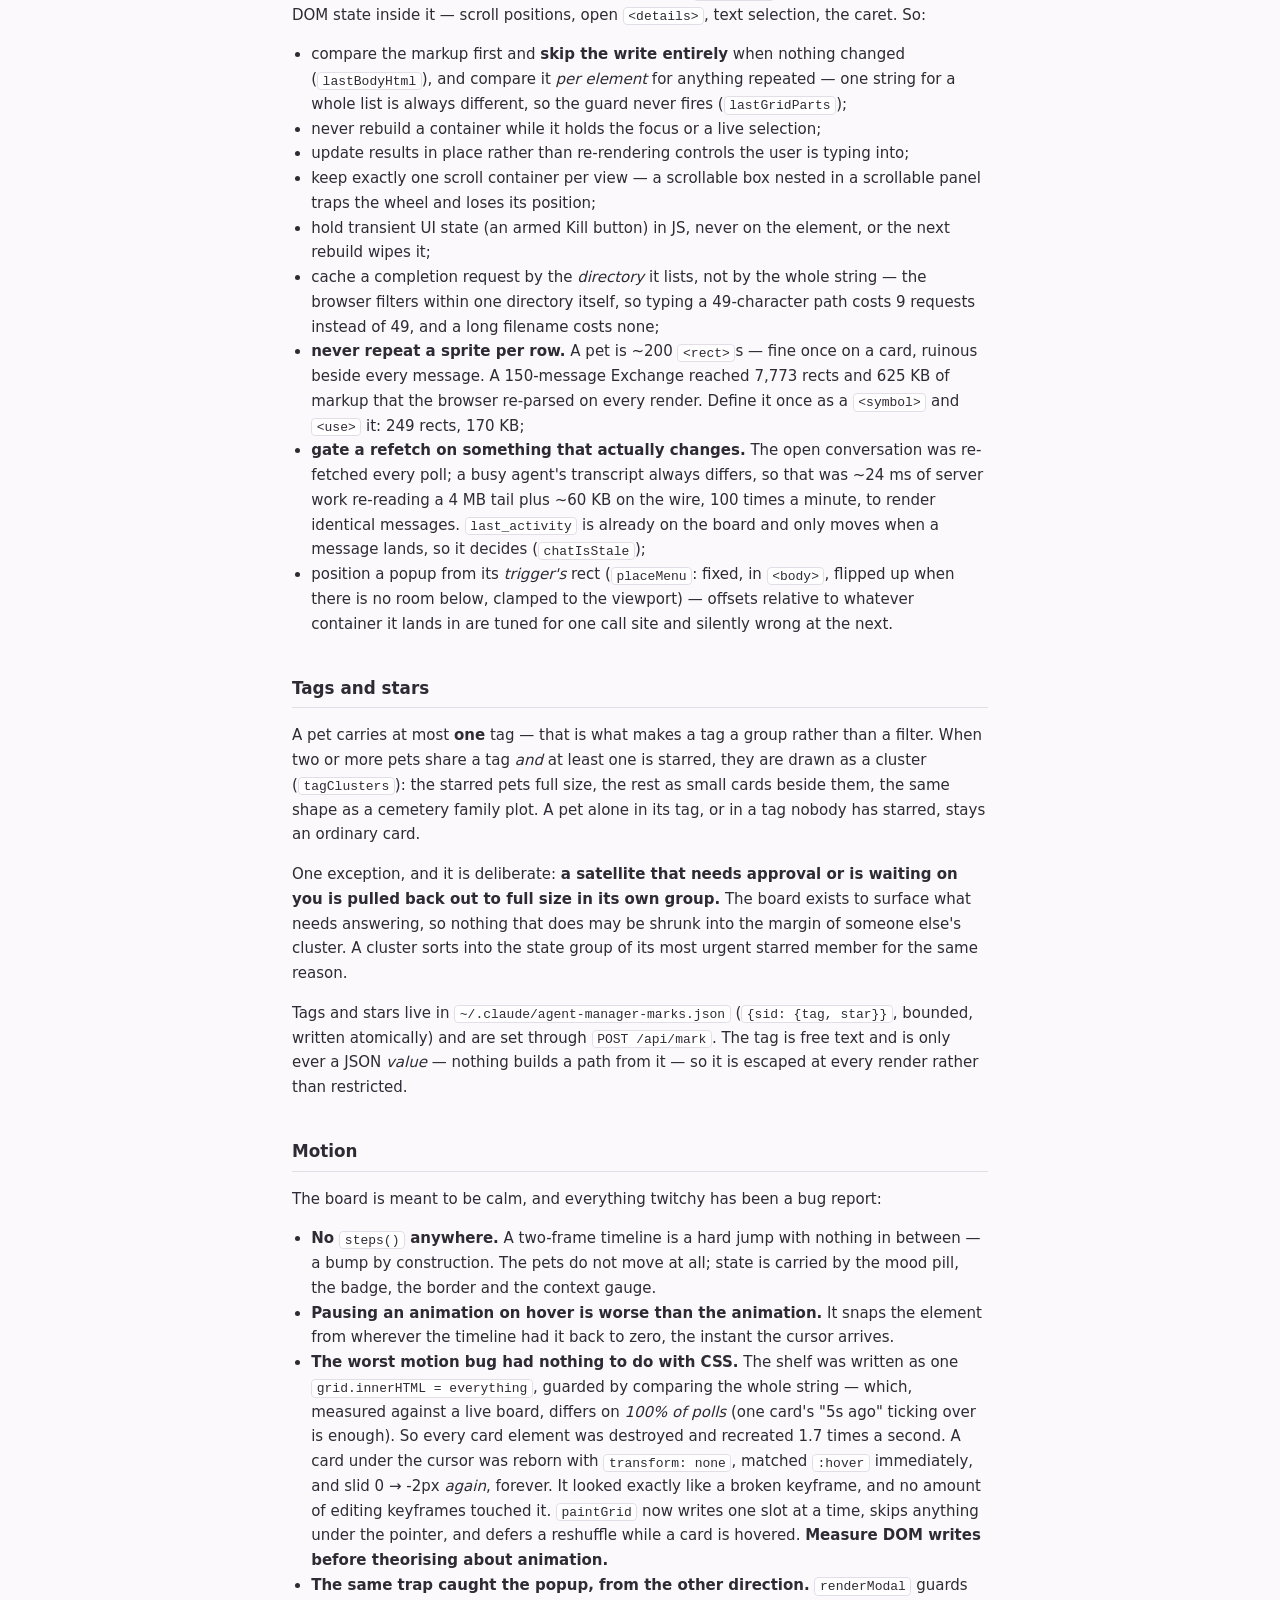
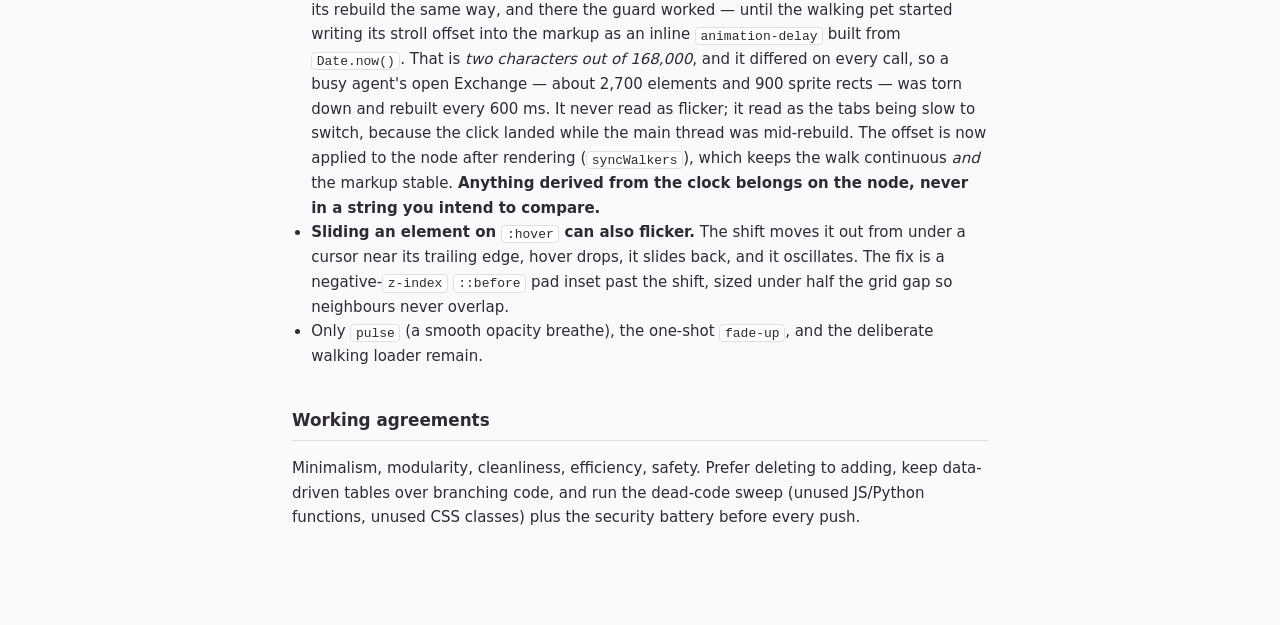
==== commit 1555df0a: "read lastPrompt from the key Claude Code writes, so the Exchange tab stops vanishing" ====
--- a/docs/index.html
+++ b/docs/index.html
@@ -183,6 +183,17 @@
       denominator.</li>
   <li><strong>Transcript mtime is not activity.</strong> Claude Code rewrites untimestamped
       bookkeeping records; sort on the newest <em>timestamped</em> record instead.</li>
+  <li><strong>A long tool-calling stretch contains no message text at all.</strong> Think, call
+      a tool, read the result, repeat — the assistant records hold only
+      <code>thinking</code> and <code>tool_use</code> blocks, and the user records only
+      <code>tool_result</code>. On a busy agent that fills the whole 256&nbsp;KB tail window (42
+      assistant records, 25 tool calls, <em>zero</em> text blocks, measured), so
+      <code>last_assistant</code> and <code>last_prompt</code> both come back empty and the
+      Exchange tab hides itself on a live conversation. The bookkeeping
+      <code>last-prompt</code> record is the fallback for exactly this — but it stores the
+      prompt under <code>lastPrompt</code>, and the code read <code>prompt</code>/<code>text</code>,
+      so it never once fired. <strong>A key you guessed and never verified is a fallback that
+      does not exist</strong>; the <code>ai-title</code> branch beside it got this right.</li>
   <li><strong>A Task sub-agent <em>does</em> keep a transcript</strong>, at
       <code>&lt;project&gt;/&lt;parent sid&gt;/subagents/agent-&lt;id&gt;.jsonl</code> — the parent's
       id is in the path. It has no pid and no pane (it runs inside the parent), so it can never
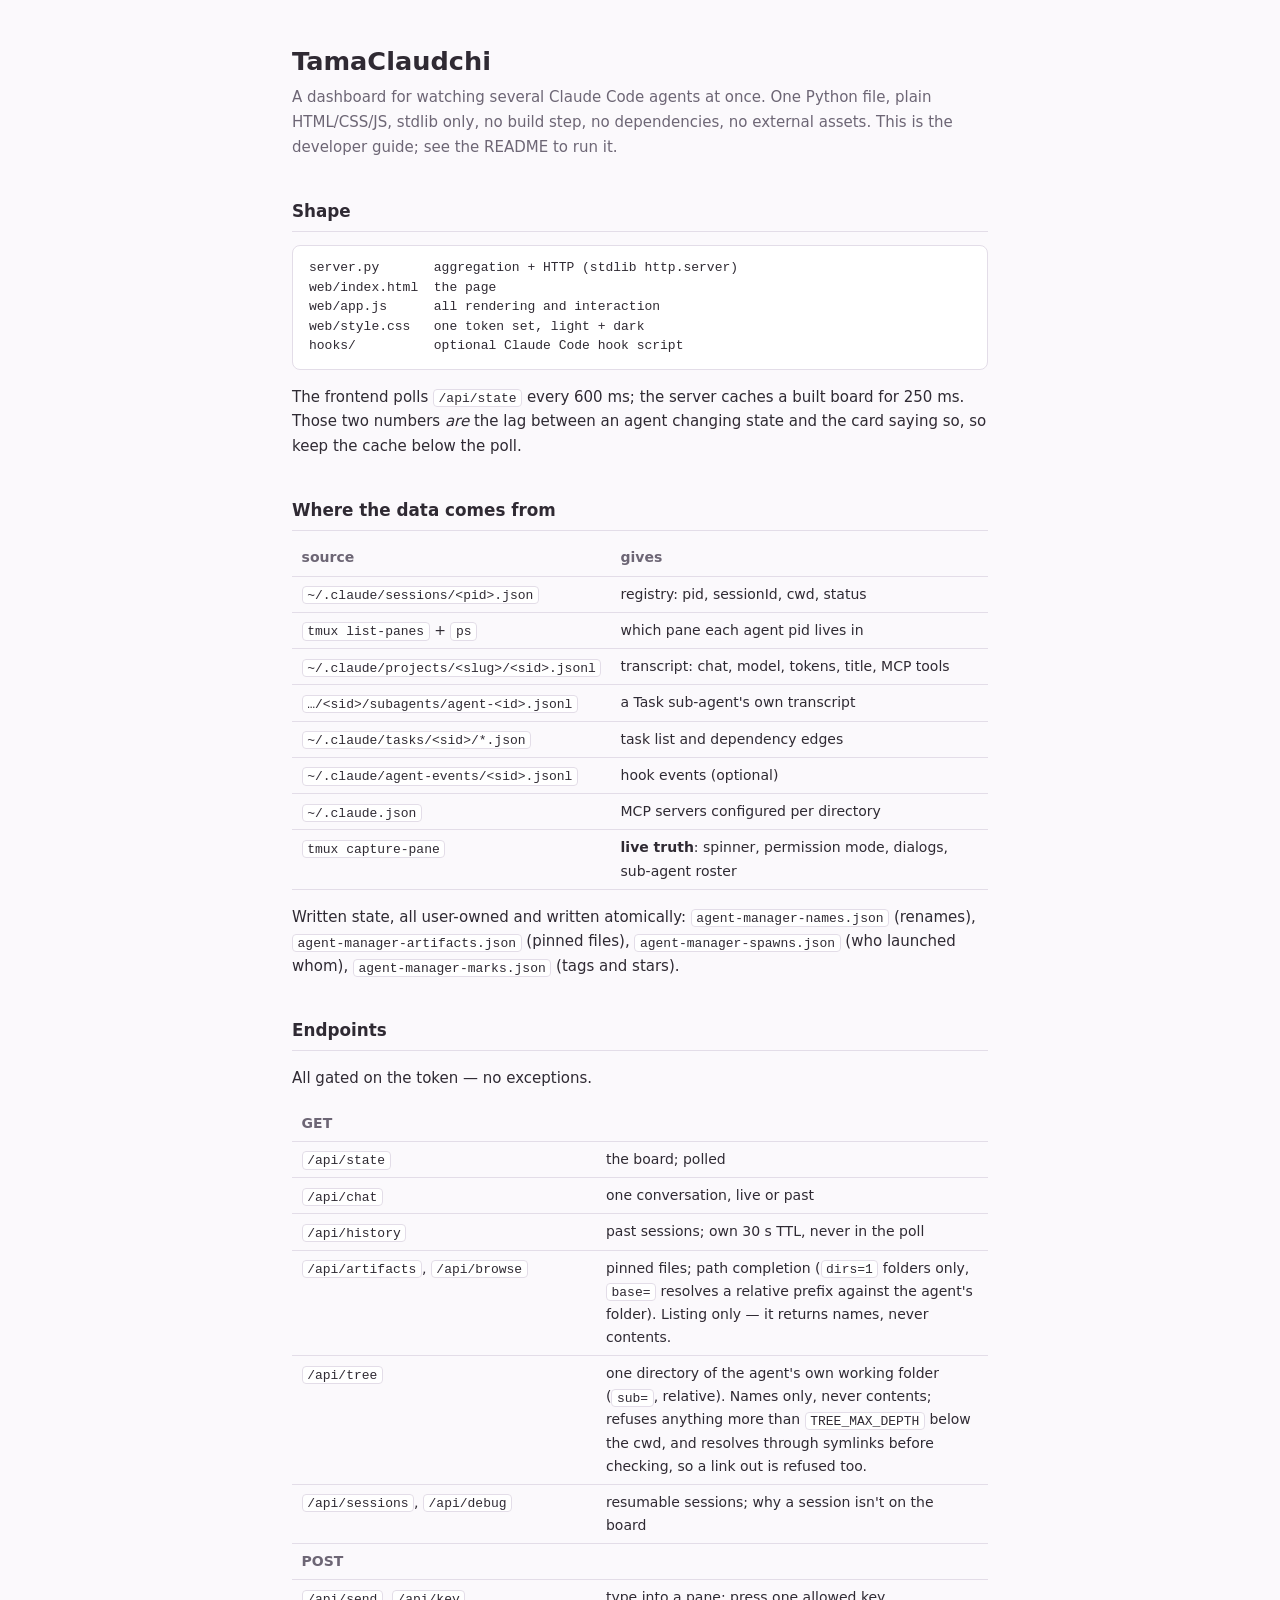
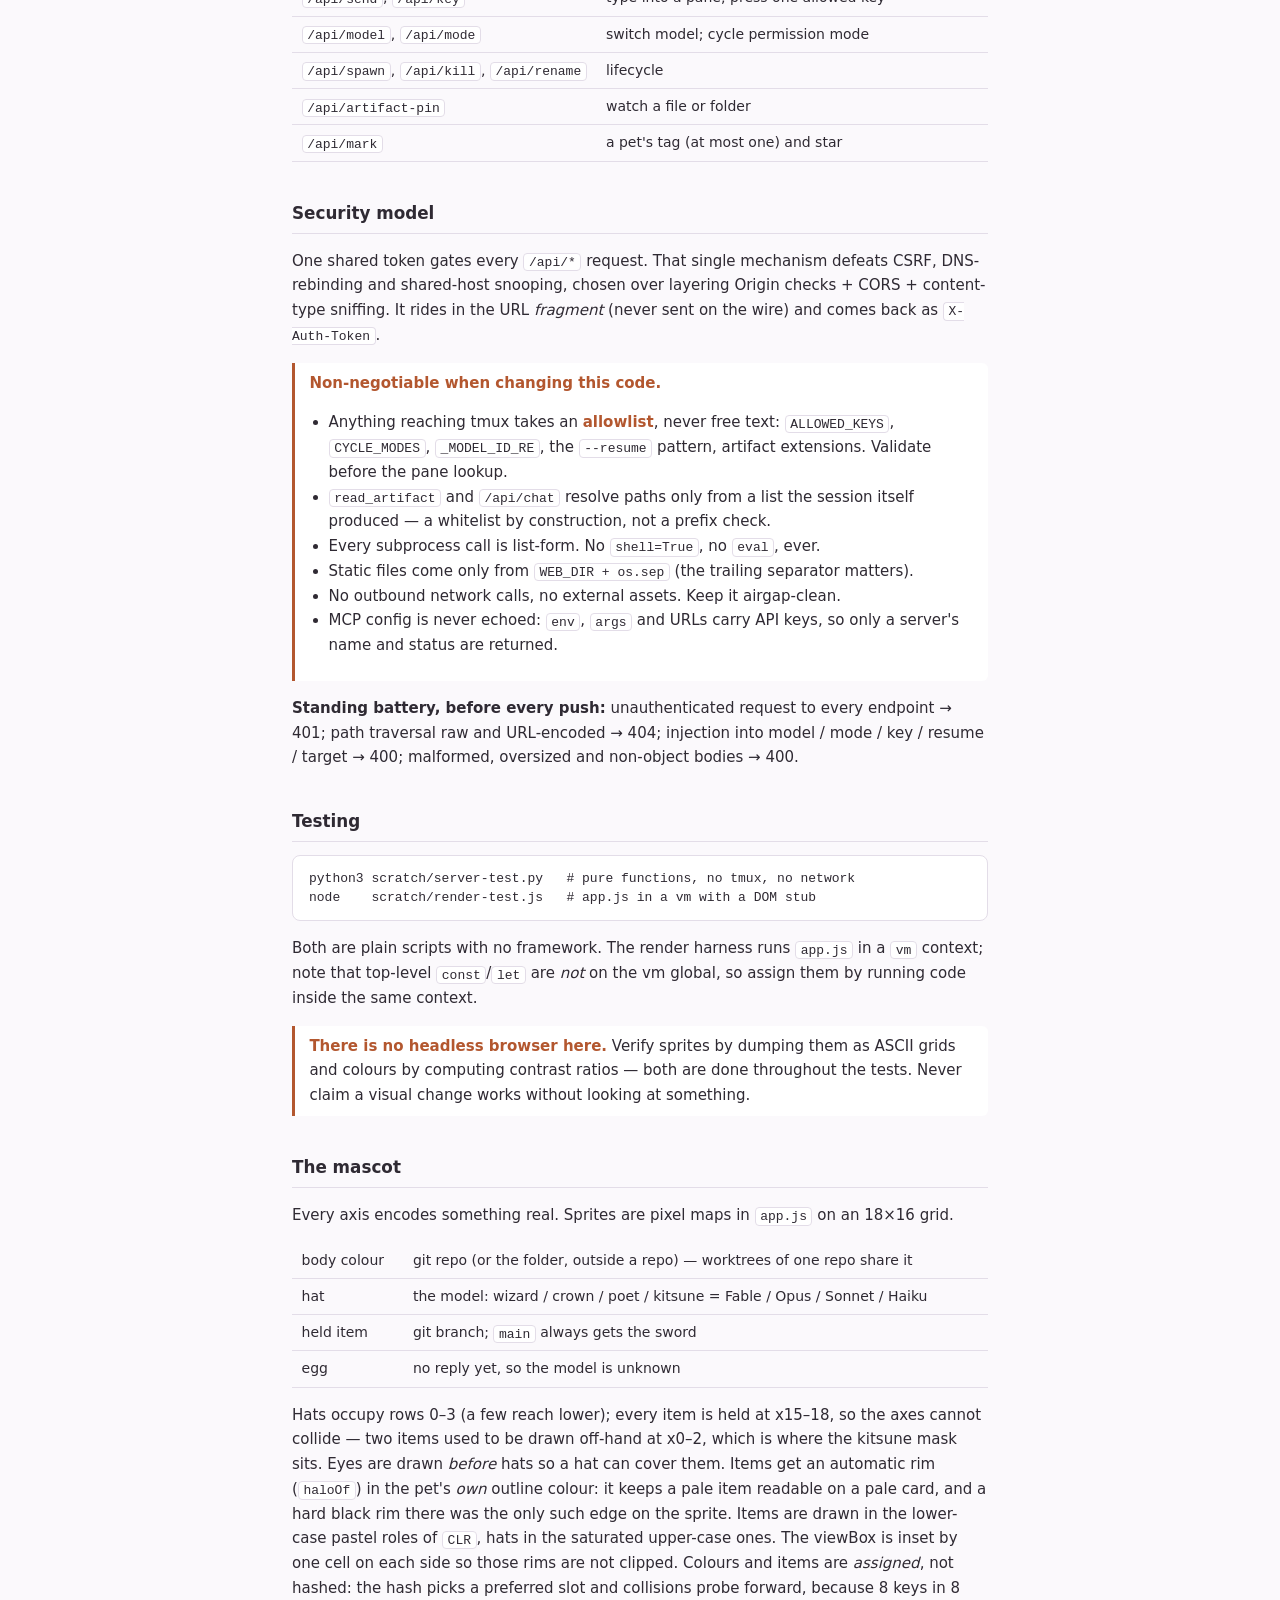
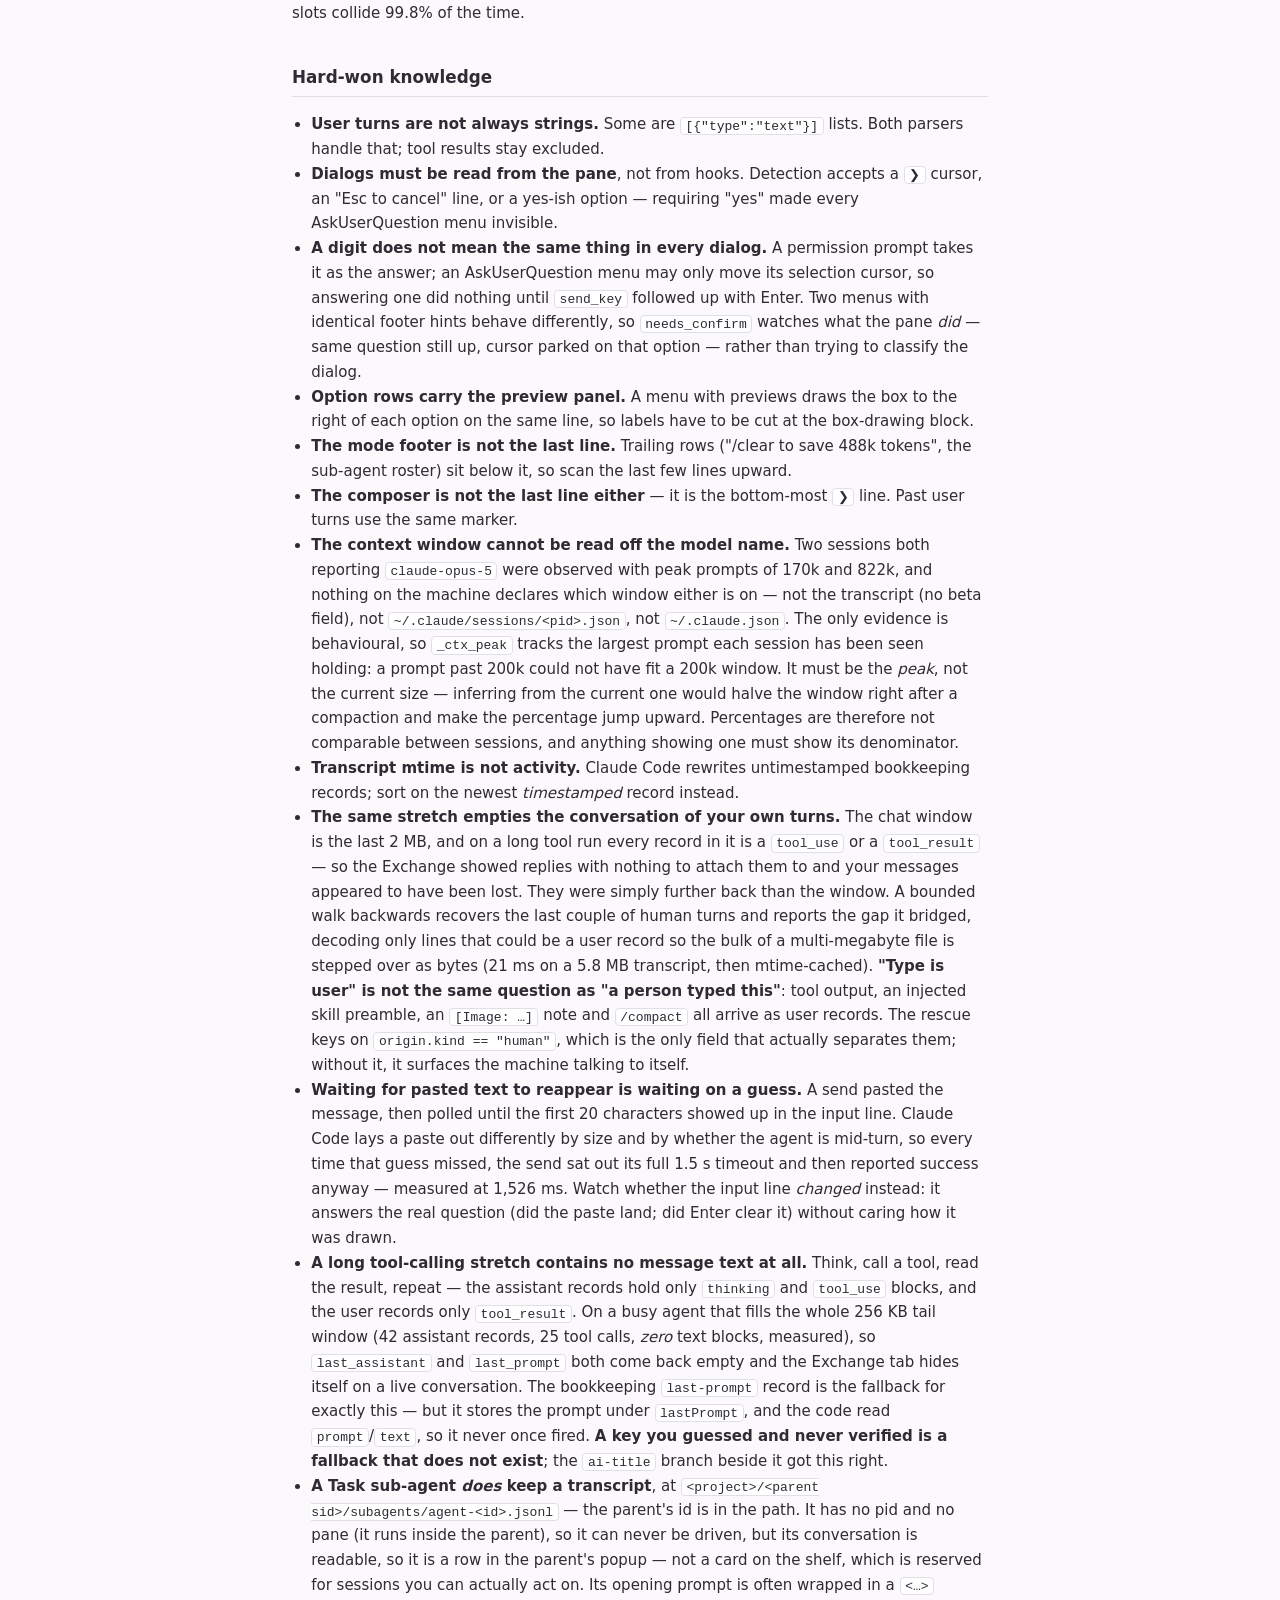
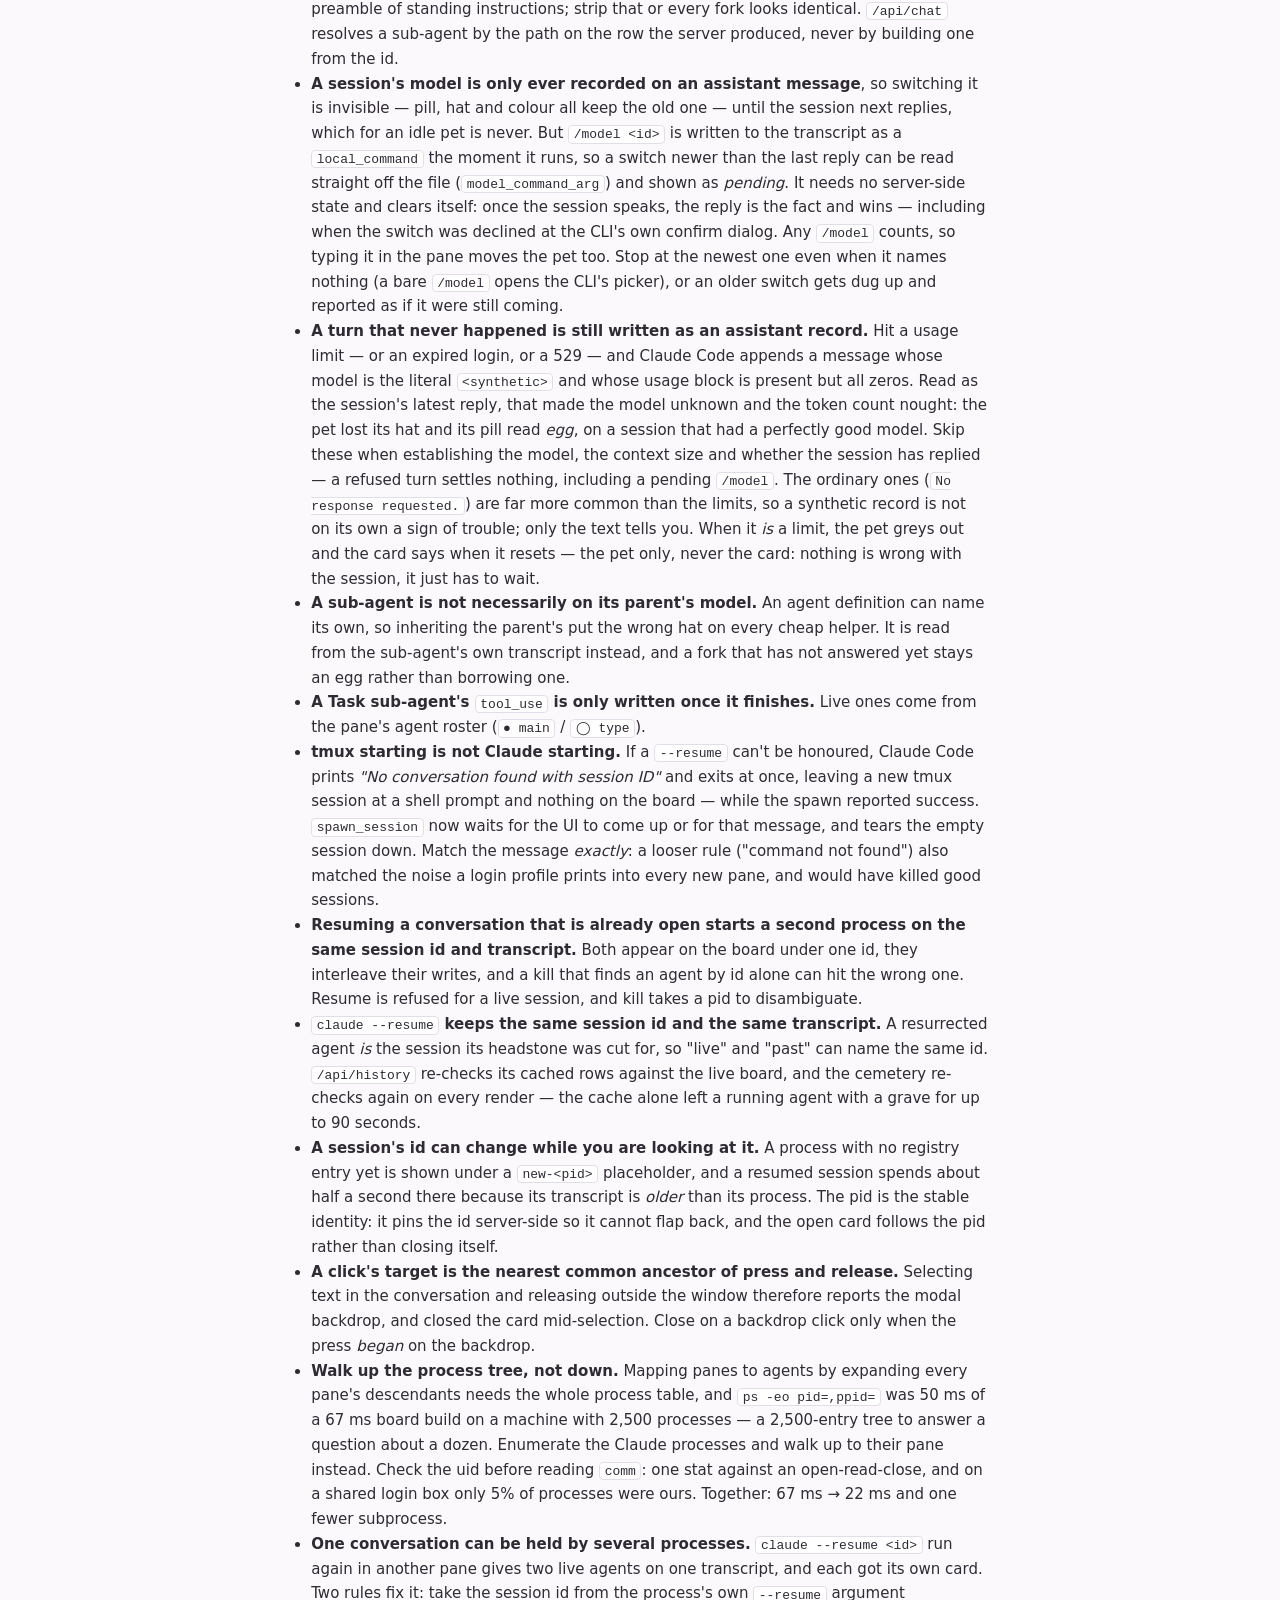
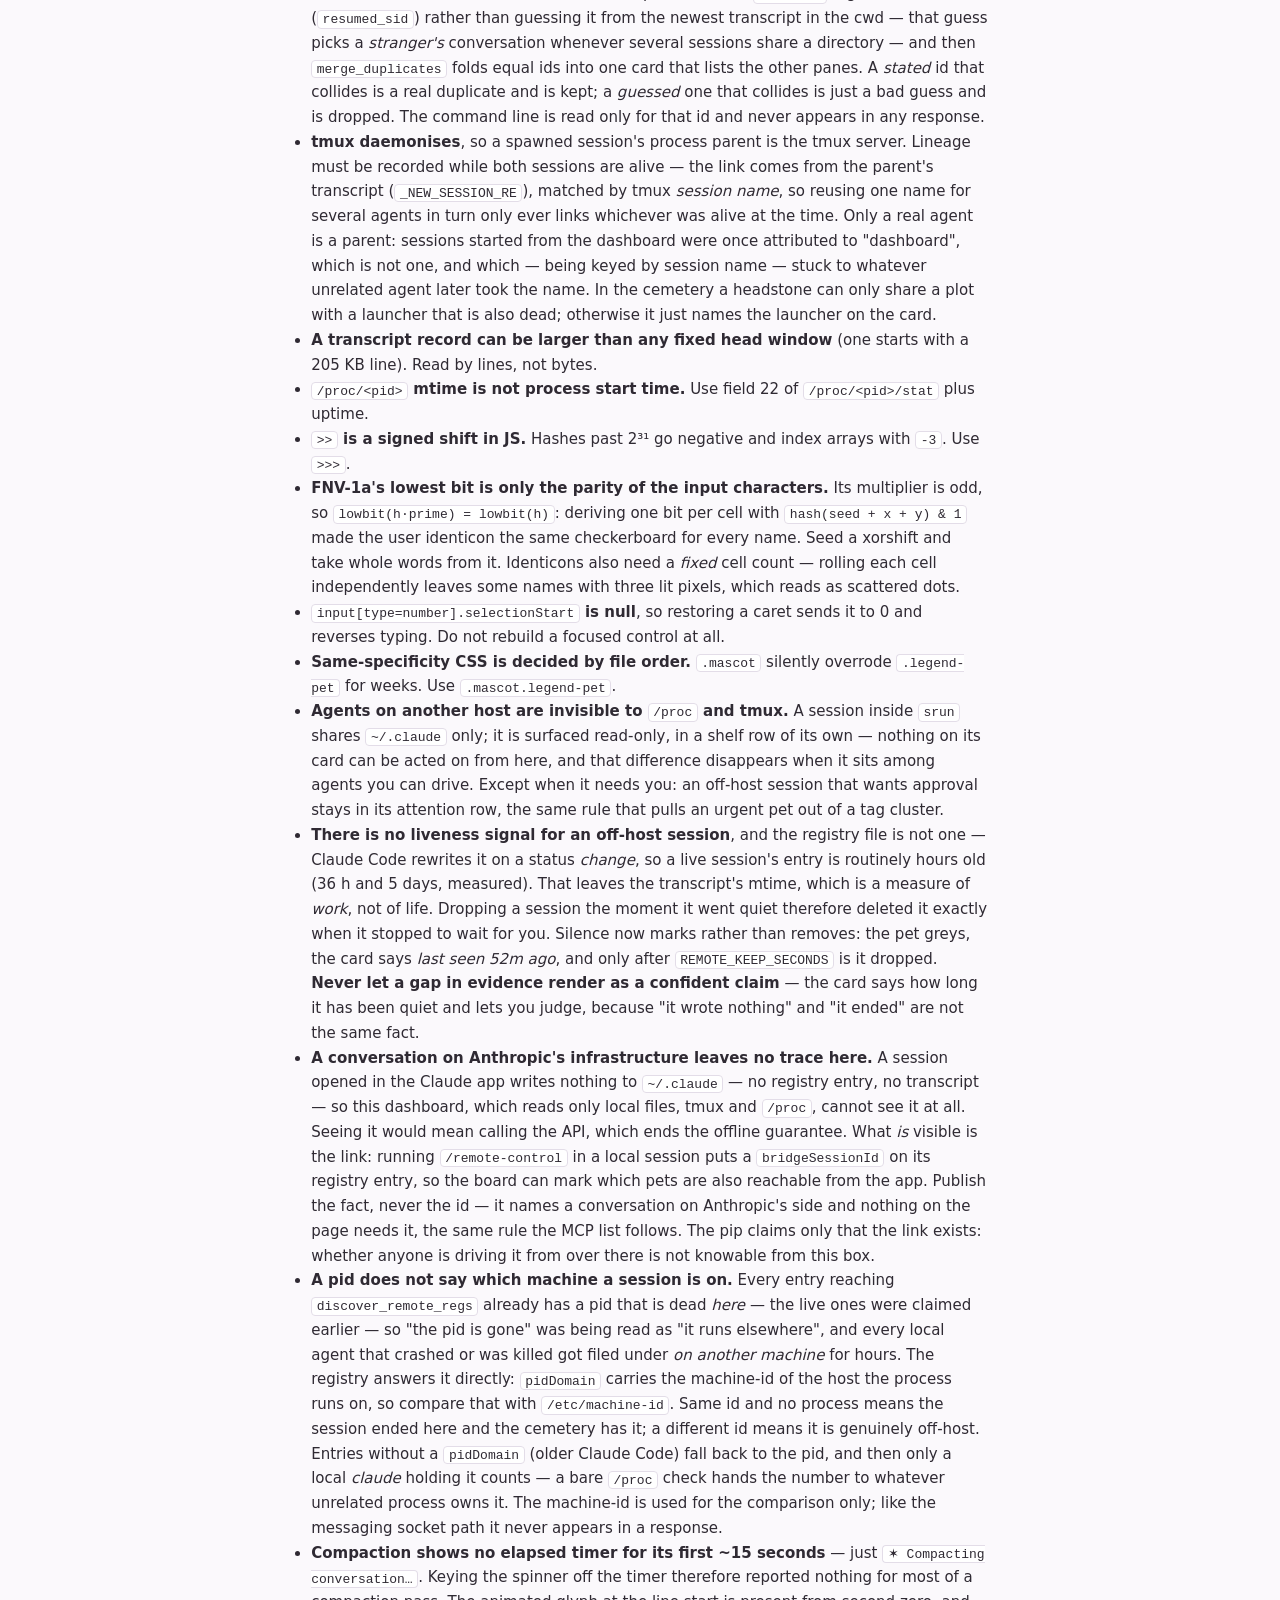
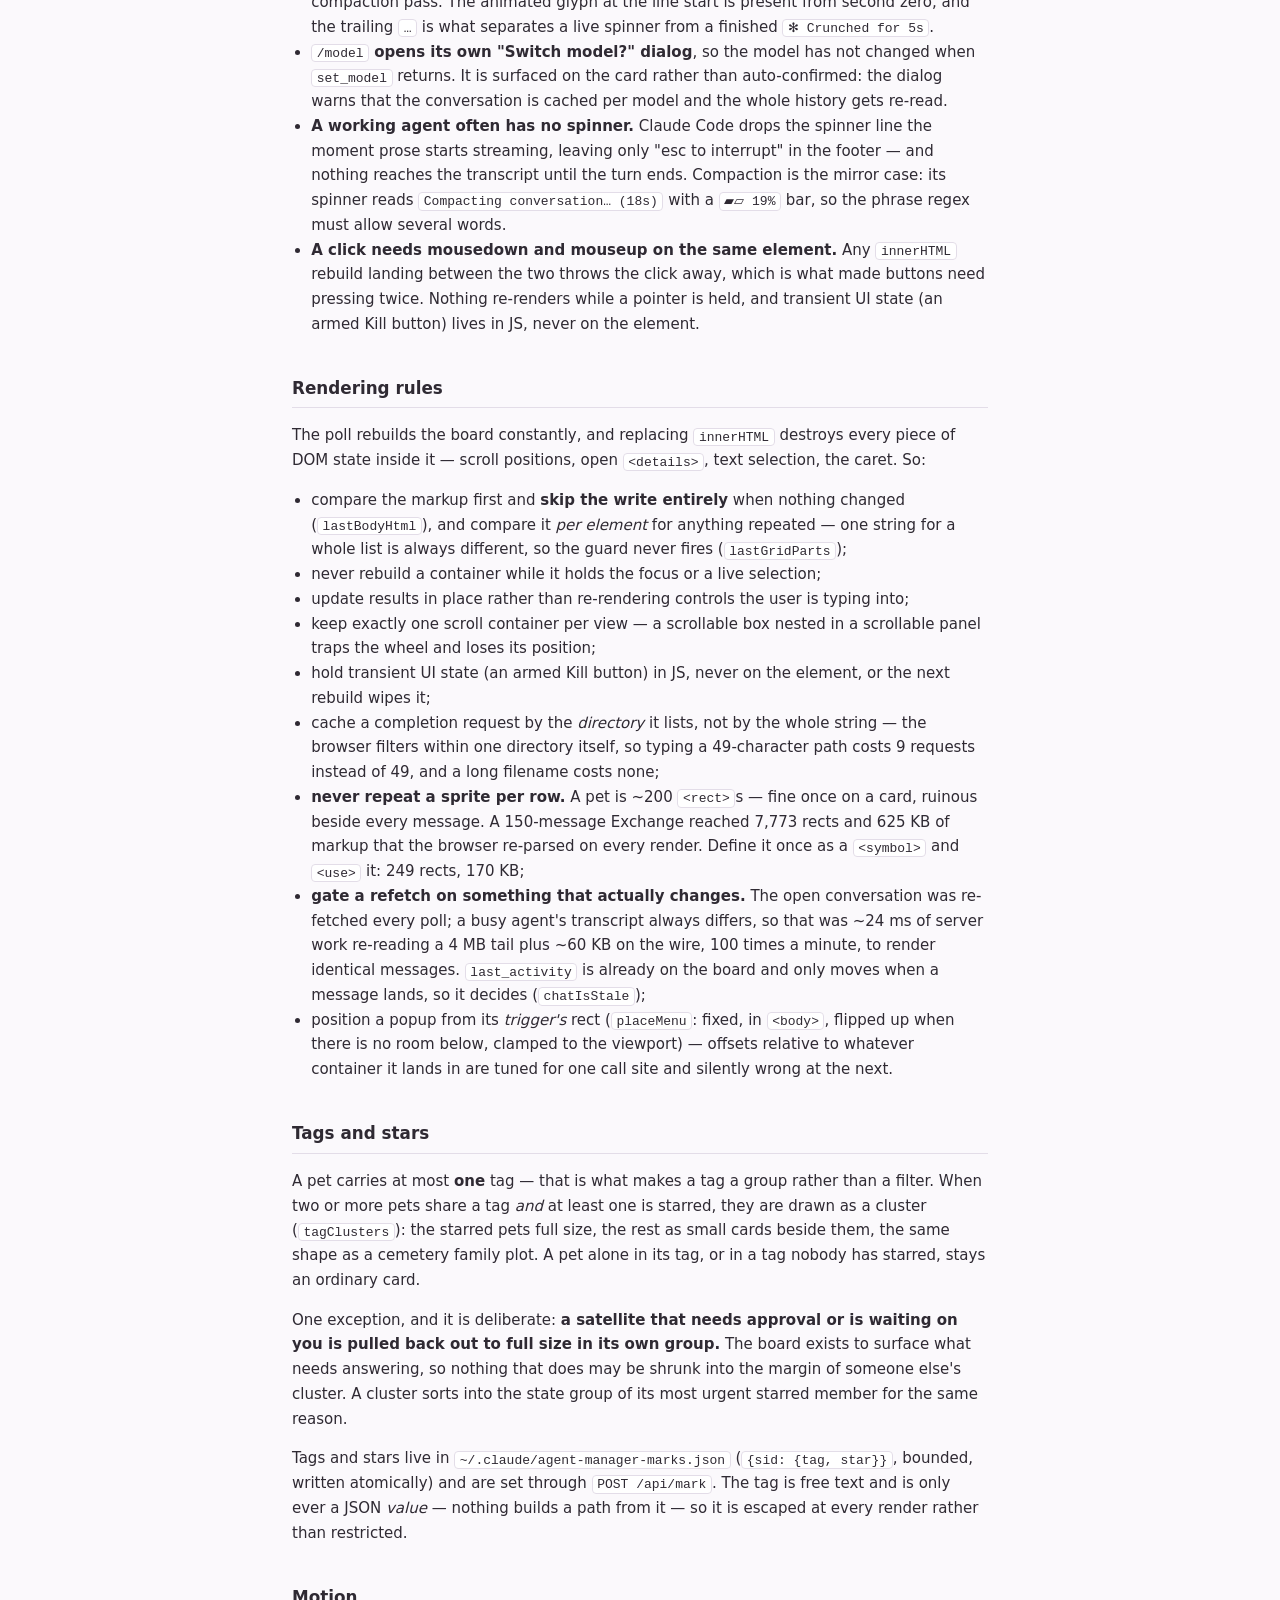
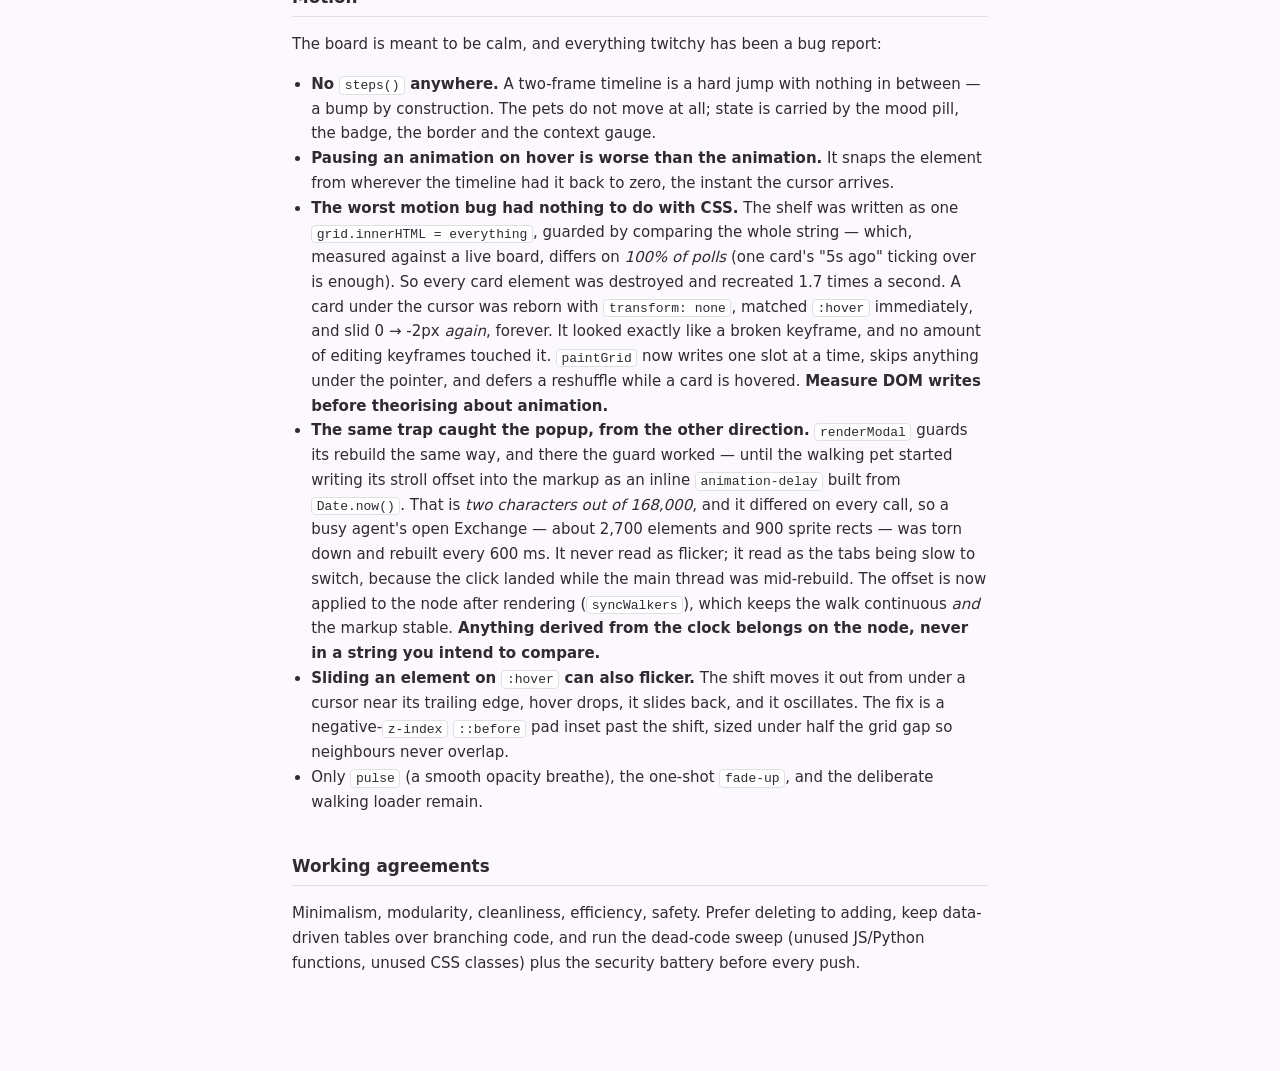
==== commit e04b08af: "recover your own turns behind long tool runs; stop guessing at paste rendering; frame a sub-agent's " ====
--- a/docs/index.html
+++ b/docs/index.html
@@ -183,6 +183,25 @@
       denominator.</li>
   <li><strong>Transcript mtime is not activity.</strong> Claude Code rewrites untimestamped
       bookkeeping records; sort on the newest <em>timestamped</em> record instead.</li>
+  <li><strong>The same stretch empties the conversation of your own turns.</strong> The chat
+      window is the last 2&nbsp;MB, and on a long tool run every record in it is a
+      <code>tool_use</code> or a <code>tool_result</code> — so the Exchange showed replies with
+      nothing to attach them to and your messages appeared to have been lost. They were simply
+      further back than the window. A bounded walk backwards recovers the last couple of human
+      turns and reports the gap it bridged, decoding only lines that could be a user record so
+      the bulk of a multi-megabyte file is stepped over as bytes (21&nbsp;ms on a 5.8&nbsp;MB
+      transcript, then mtime-cached). <strong>"Type is user" is not the same question as "a
+      person typed this"</strong>: tool output, an injected skill preamble, an
+      <code>[Image: …]</code> note and <code>/compact</code> all arrive as user records. The
+      rescue keys on <code>origin.kind == "human"</code>, which is the only field that actually
+      separates them; without it, it surfaces the machine talking to itself.</li>
+  <li><strong>Waiting for pasted text to reappear is waiting on a guess.</strong> A send pasted
+      the message, then polled until the first 20 characters showed up in the input line. Claude
+      Code lays a paste out differently by size and by whether the agent is mid-turn, so every
+      time that guess missed, the send sat out its full 1.5&nbsp;s timeout and then reported
+      success anyway — measured at 1,526&nbsp;ms. Watch whether the input line <em>changed</em>
+      instead: it answers the real question (did the paste land; did Enter clear it) without
+      caring how it was drawn.</li>
   <li><strong>A long tool-calling stretch contains no message text at all.</strong> Think, call
       a tool, read the result, repeat — the assistant records hold only
       <code>thinking</code> and <code>tool_use</code> blocks, and the user records only
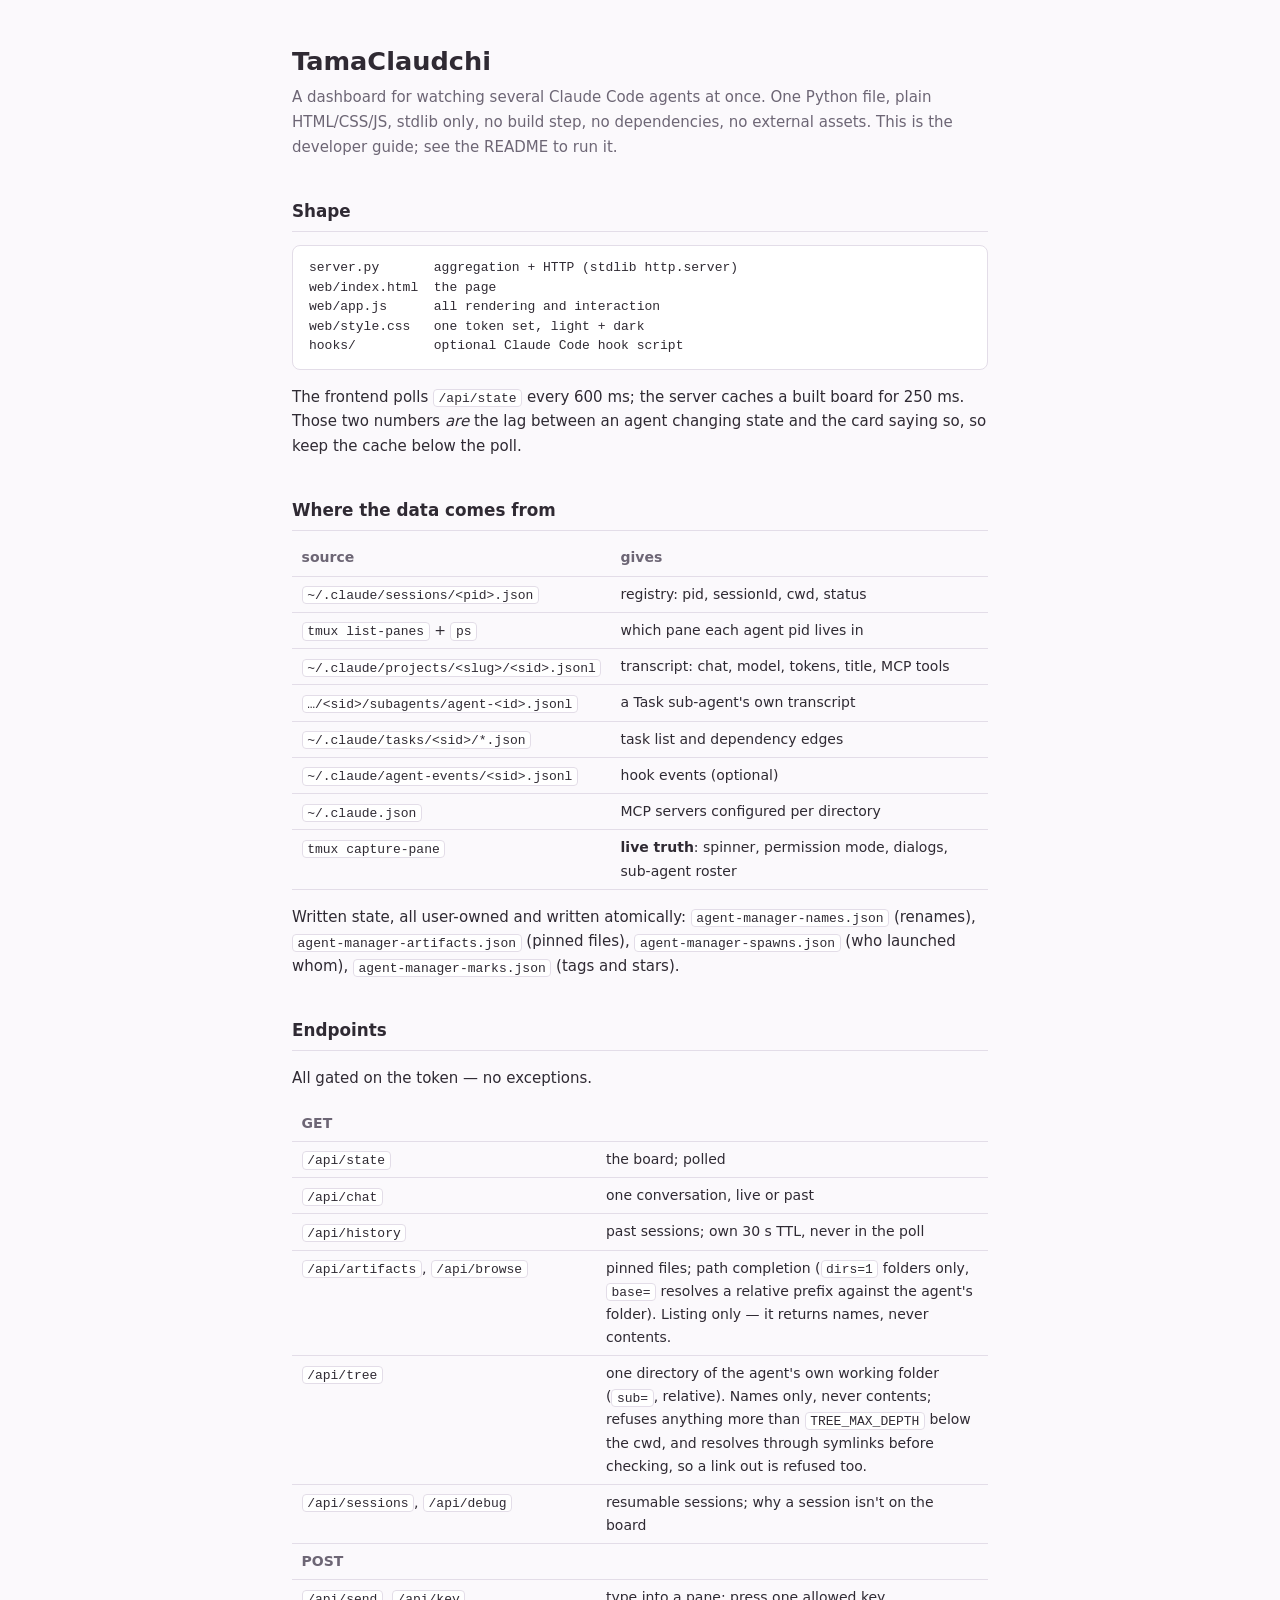
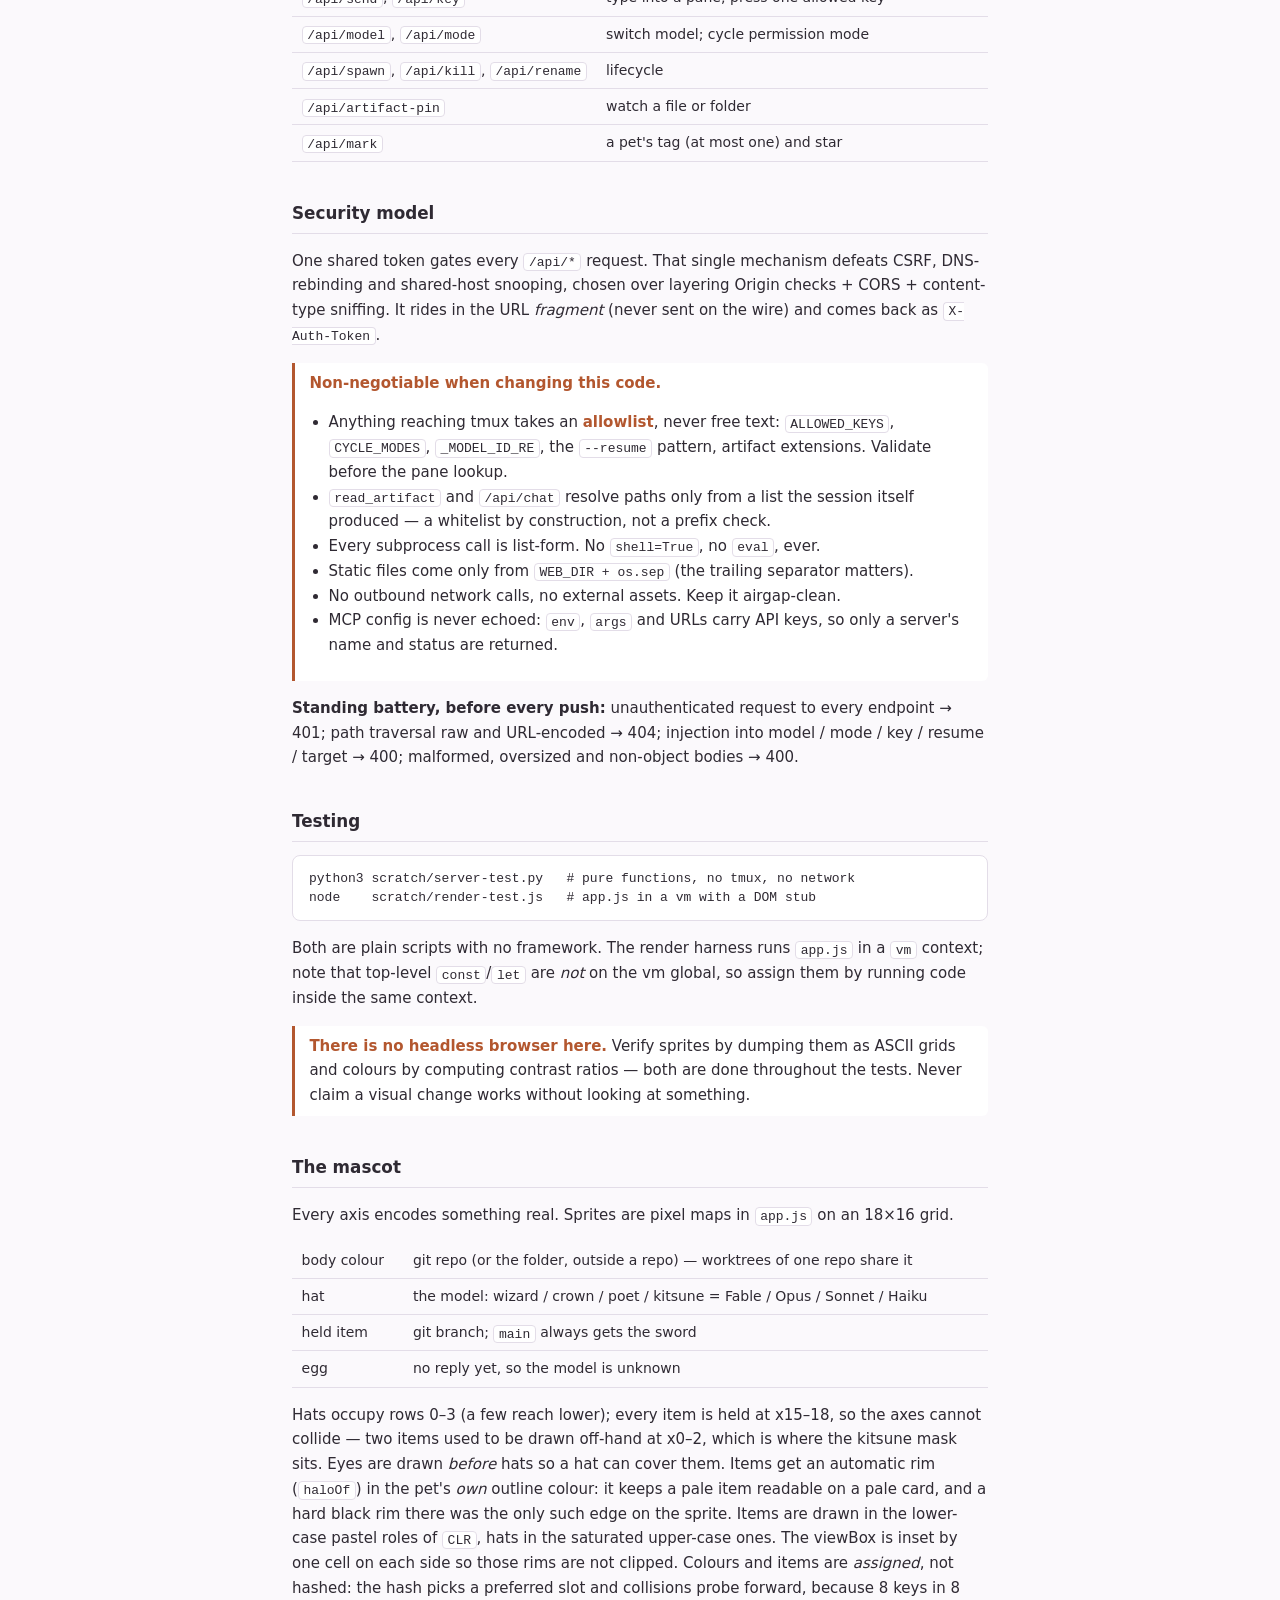
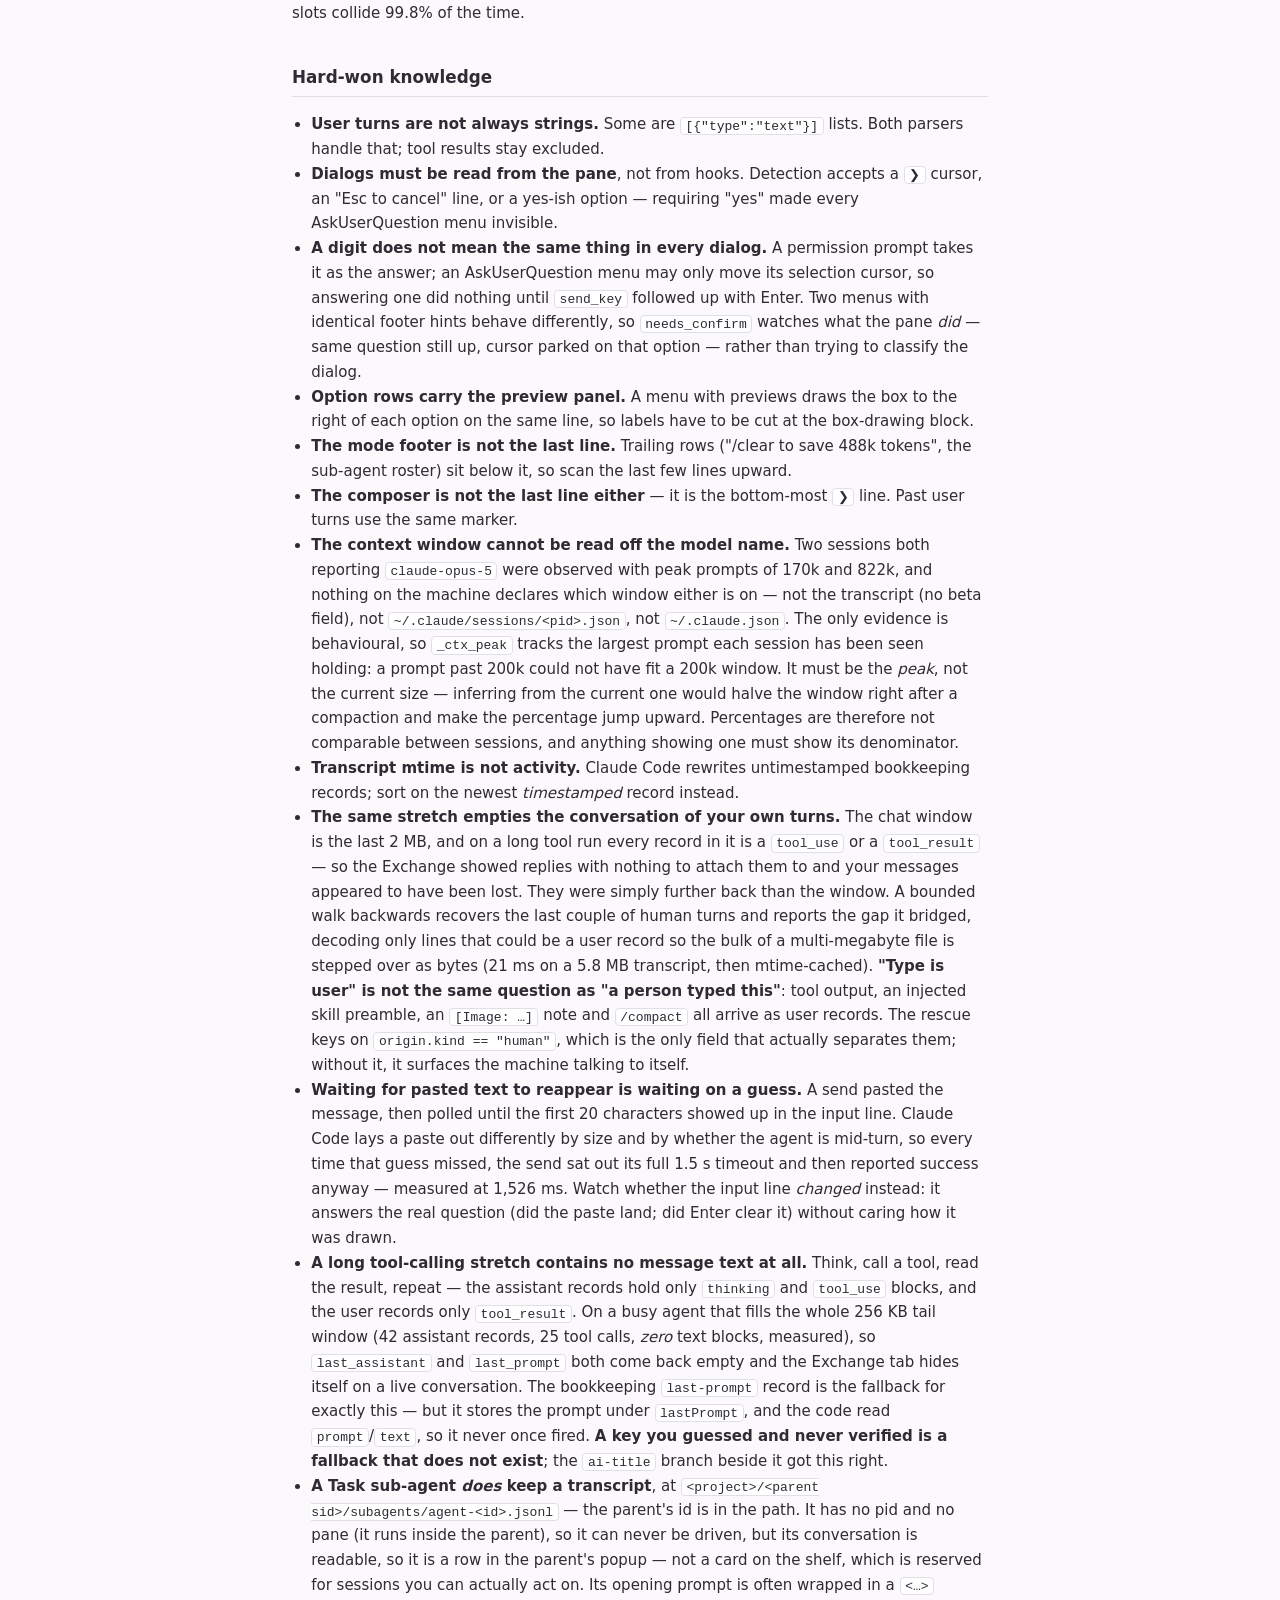
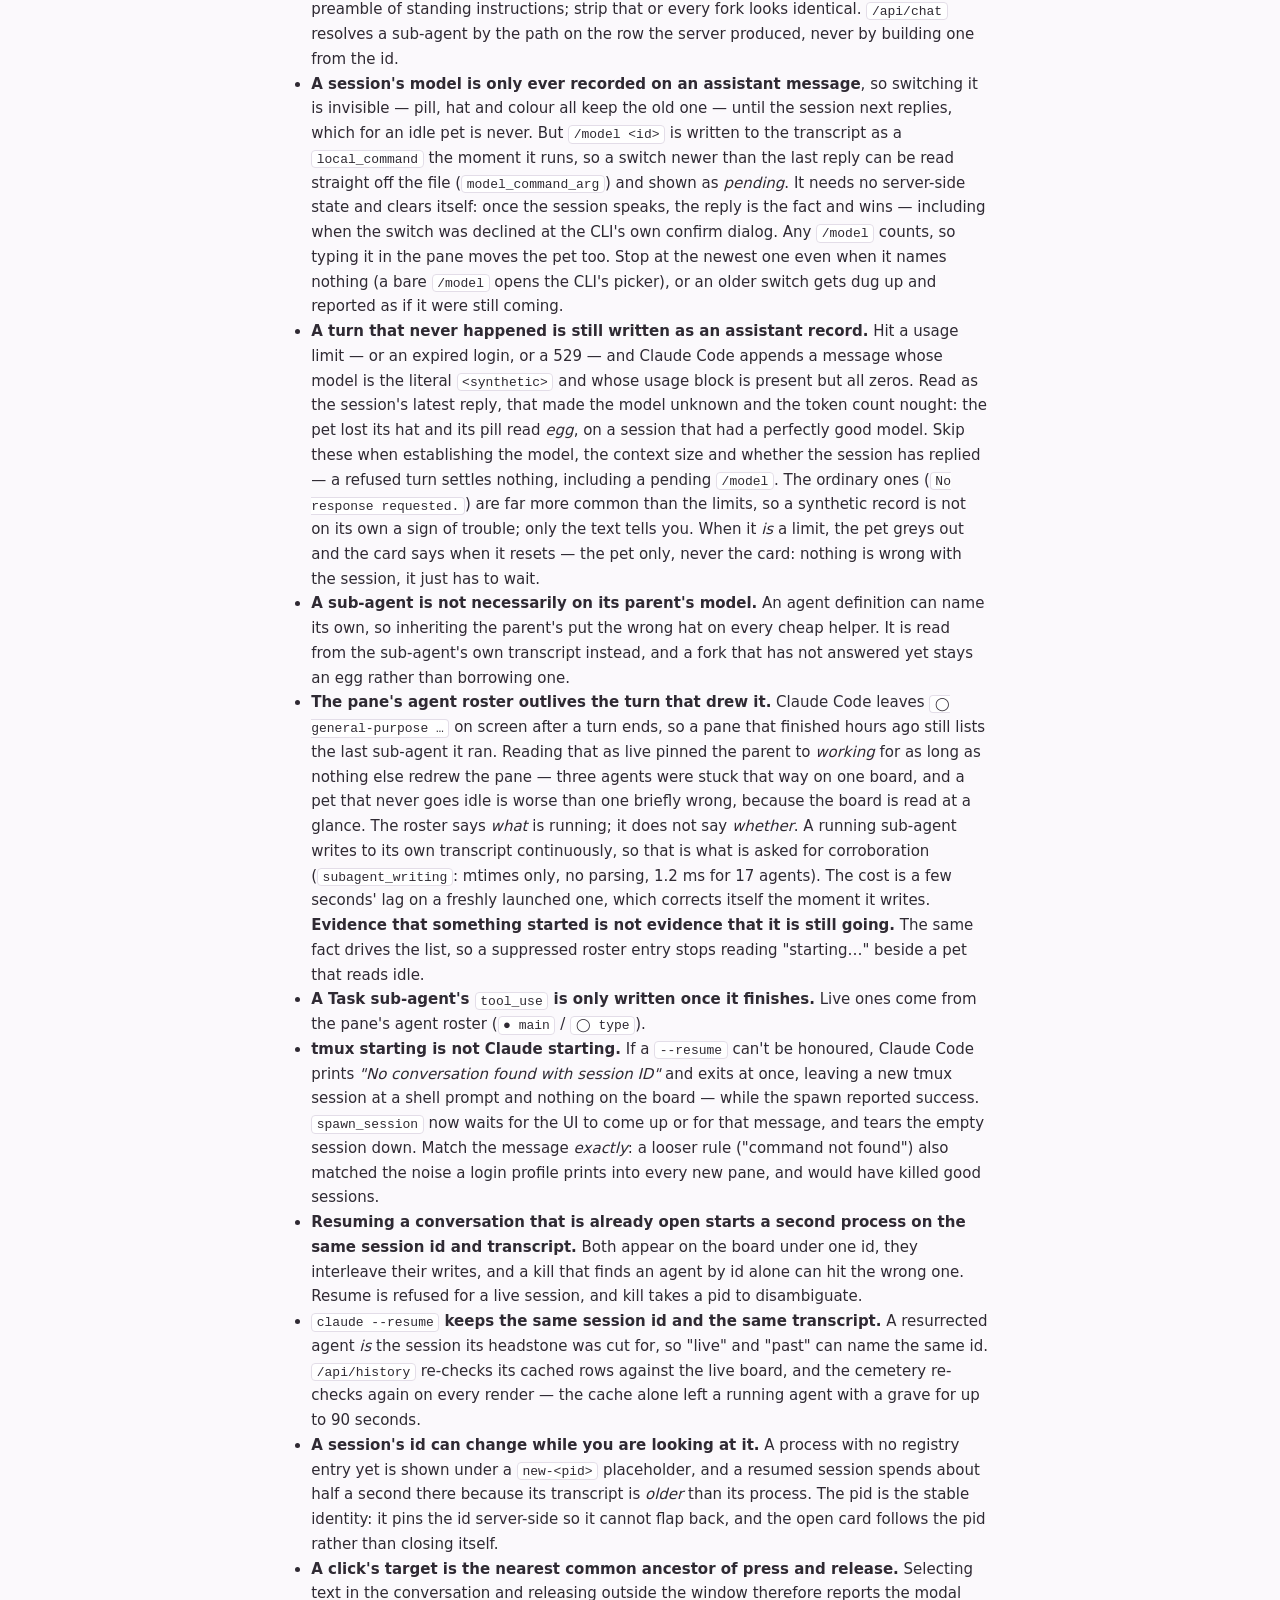
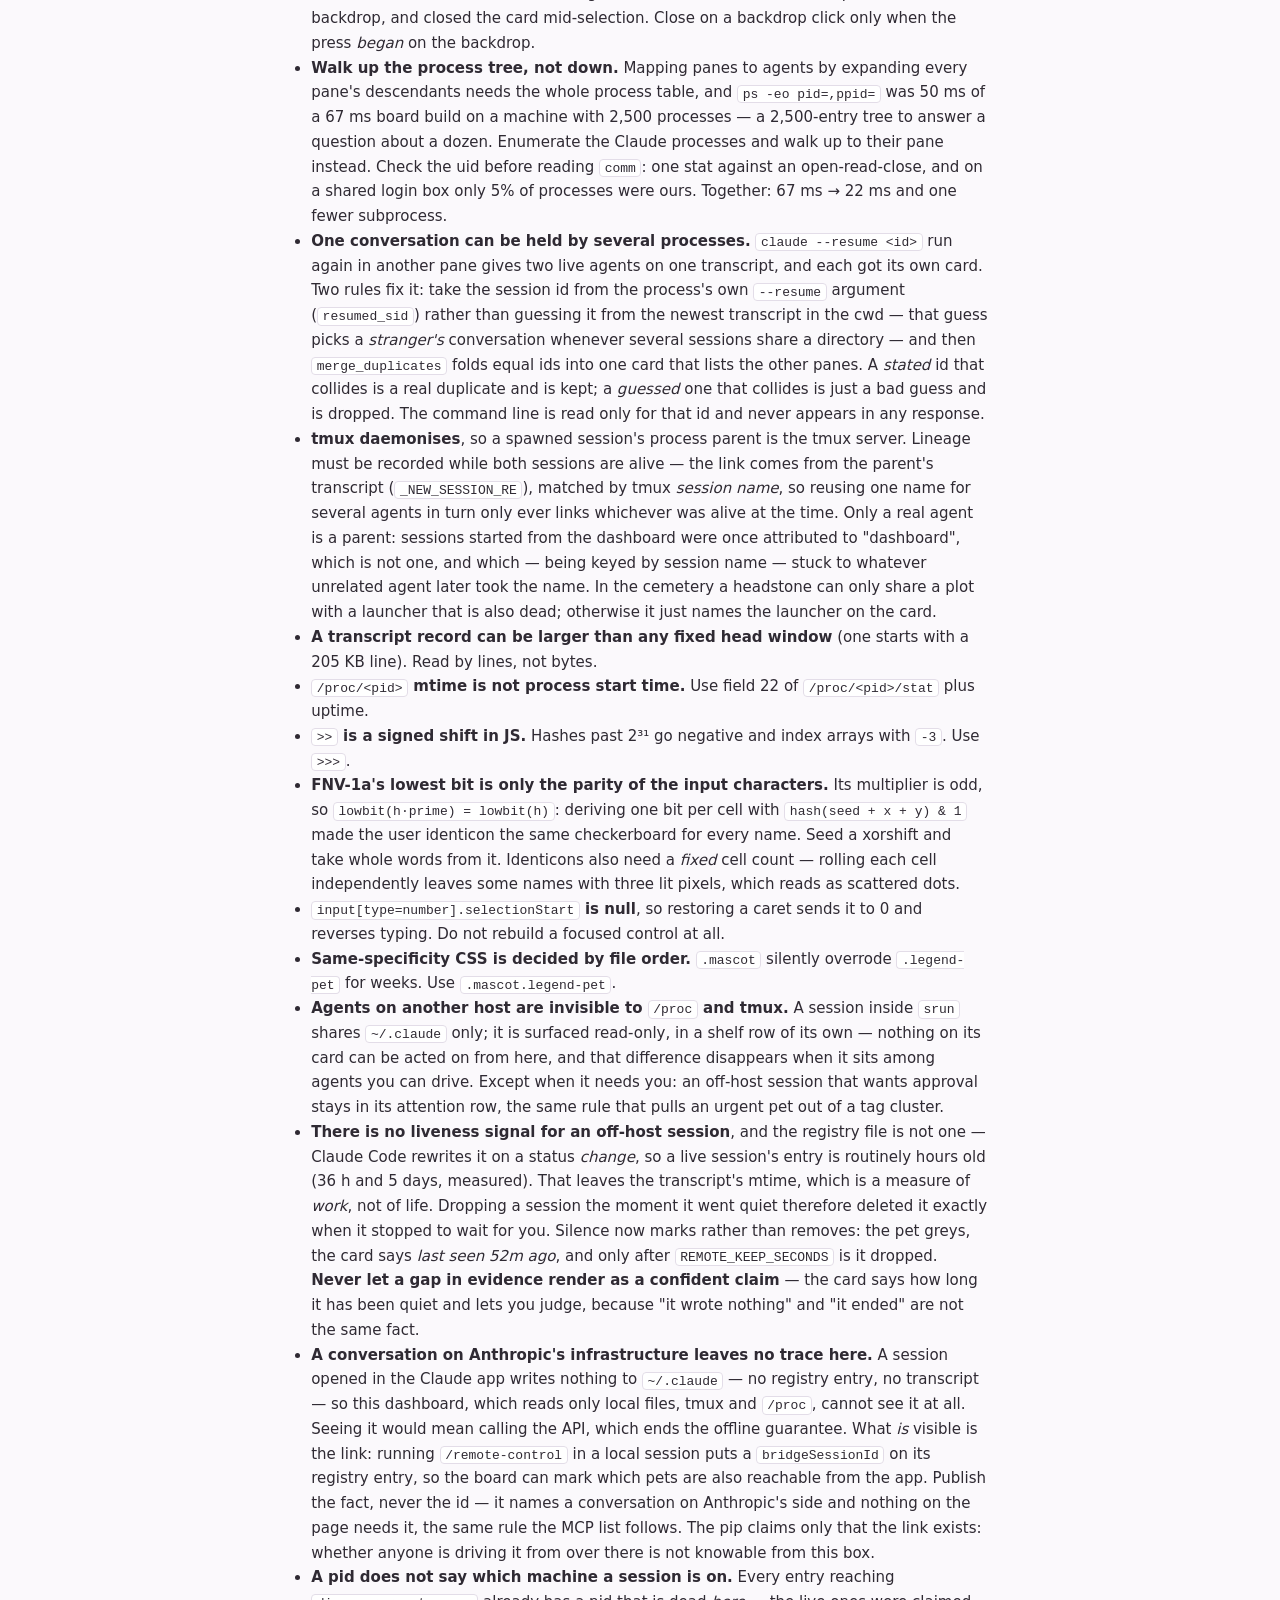
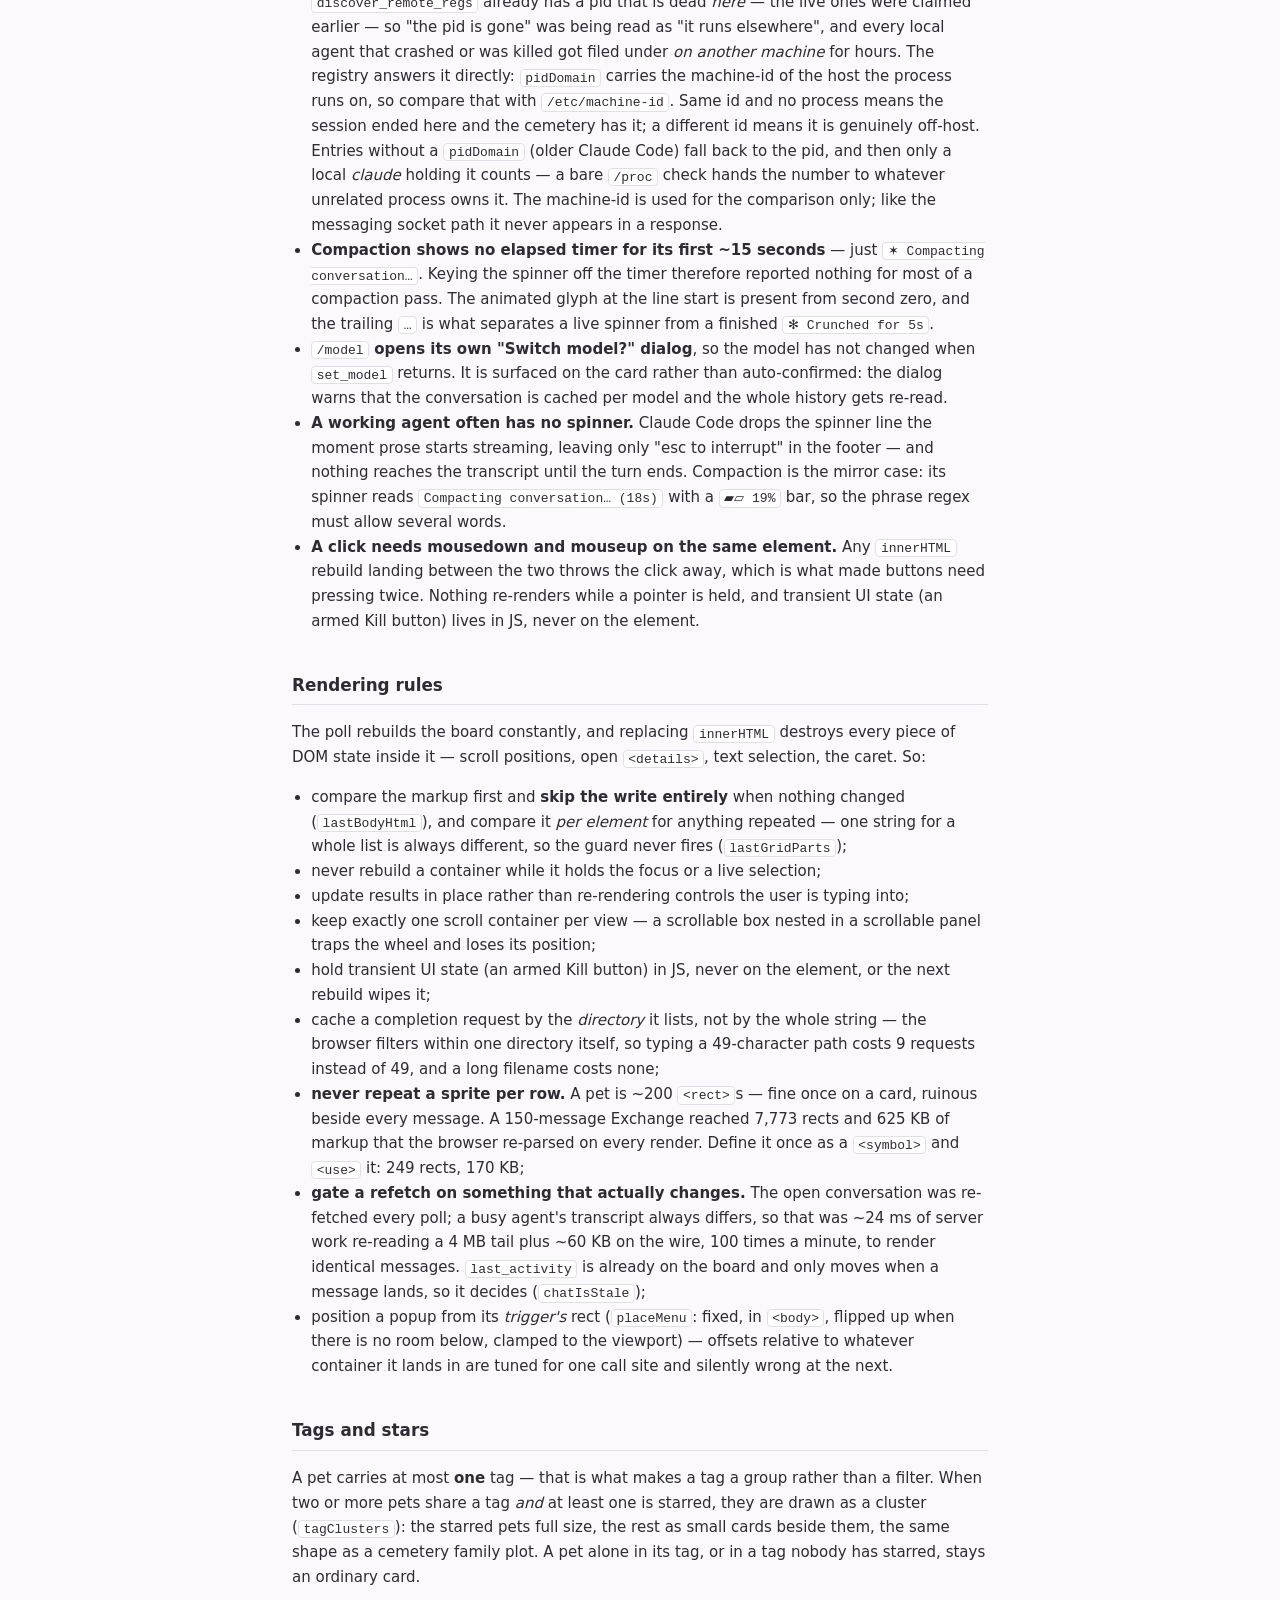
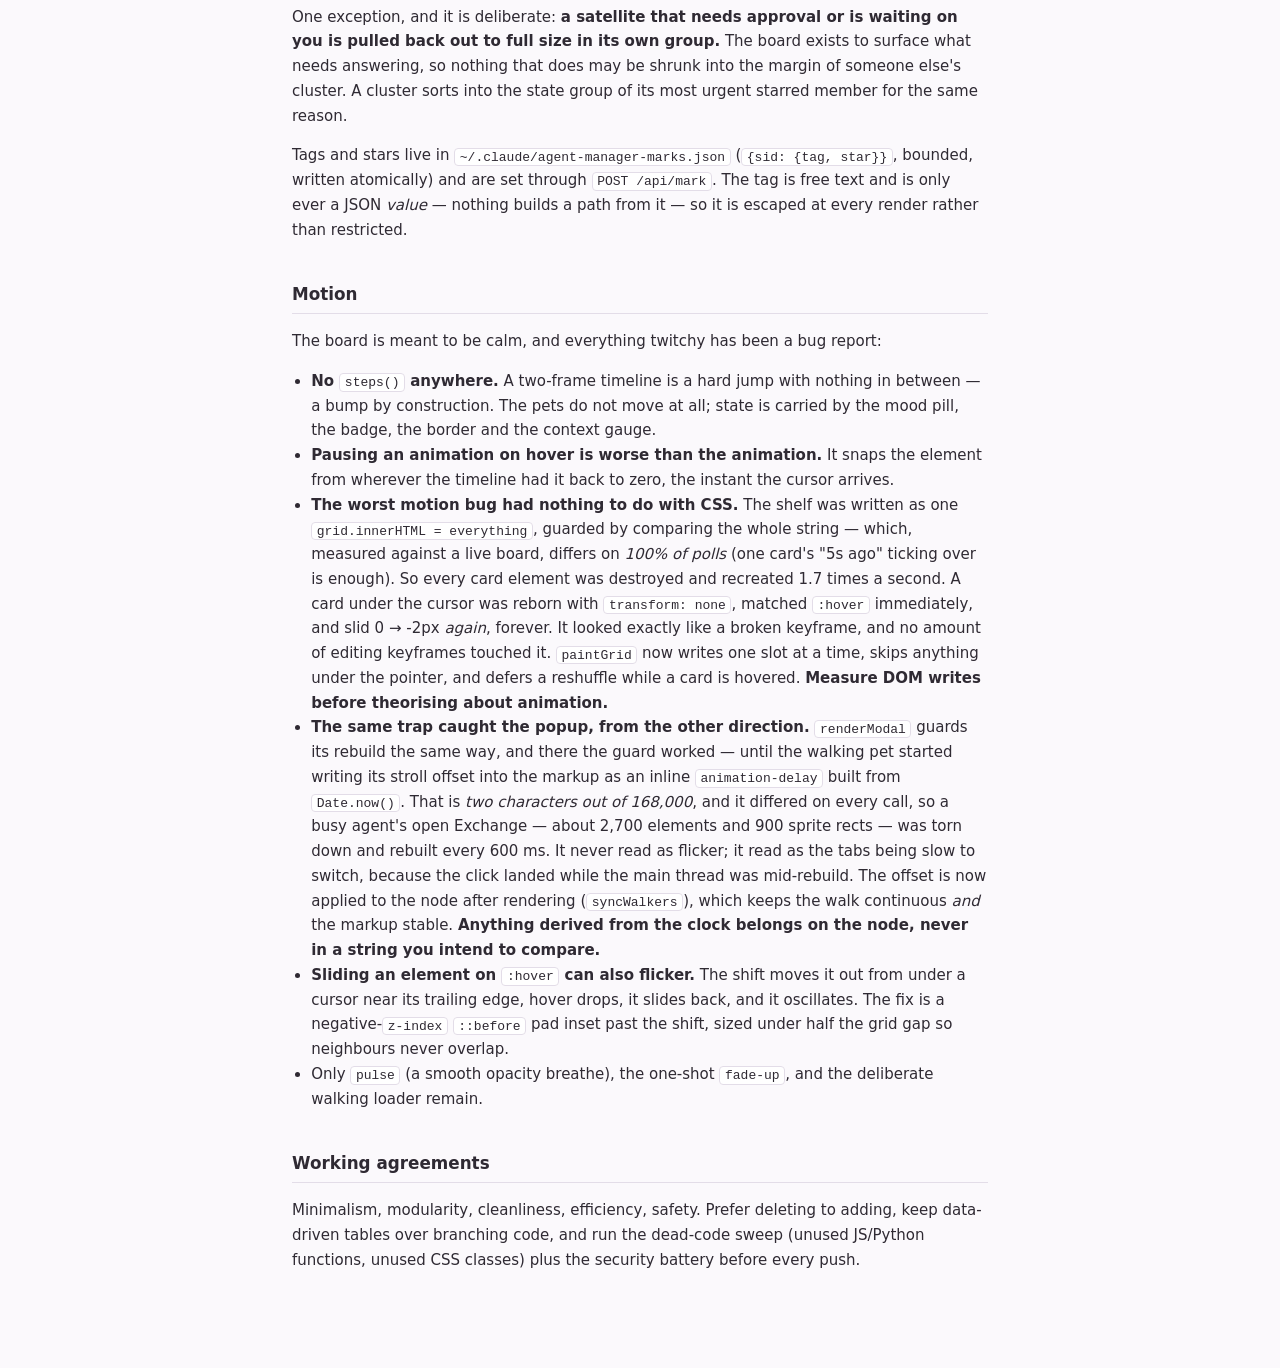
==== commit 8f4b6e2f: "a leftover agent roster is not a running sub-agent" ====
--- a/docs/index.html
+++ b/docs/index.html
@@ -248,6 +248,19 @@
       definition can name its own, so inheriting the parent's put the wrong hat on every
       cheap helper. It is read from the sub-agent's own transcript instead, and a fork that
       has not answered yet stays an egg rather than borrowing one.</li>
+  <li><strong>The pane's agent roster outlives the turn that drew it.</strong> Claude Code
+      leaves <code>◯ general-purpose  …</code> on screen after a turn ends, so a pane that
+      finished hours ago still lists the last sub-agent it ran. Reading that as live pinned the
+      parent to <em>working</em> for as long as nothing else redrew the pane — three agents were
+      stuck that way on one board, and a pet that never goes idle is worse than one briefly
+      wrong, because the board is read at a glance. The roster says <em>what</em> is running; it
+      does not say <em>whether</em>. A running sub-agent writes to its own transcript
+      continuously, so that is what is asked for corroboration
+      (<code>subagent_writing</code>: mtimes only, no parsing, 1.2&nbsp;ms for 17 agents). The
+      cost is a few seconds' lag on a freshly launched one, which corrects itself the moment it
+      writes. <strong>Evidence that something started is not evidence that it is still going.</strong>
+      The same fact drives the list, so a suppressed roster entry stops reading "starting…"
+      beside a pet that reads idle.</li>
   <li><strong>A Task sub-agent's <code>tool_use</code> is only written once it finishes.</strong>
       Live ones come from the pane's agent roster (<code>●&nbsp;main</code> /
       <code>◯&nbsp;type</code>).</li>
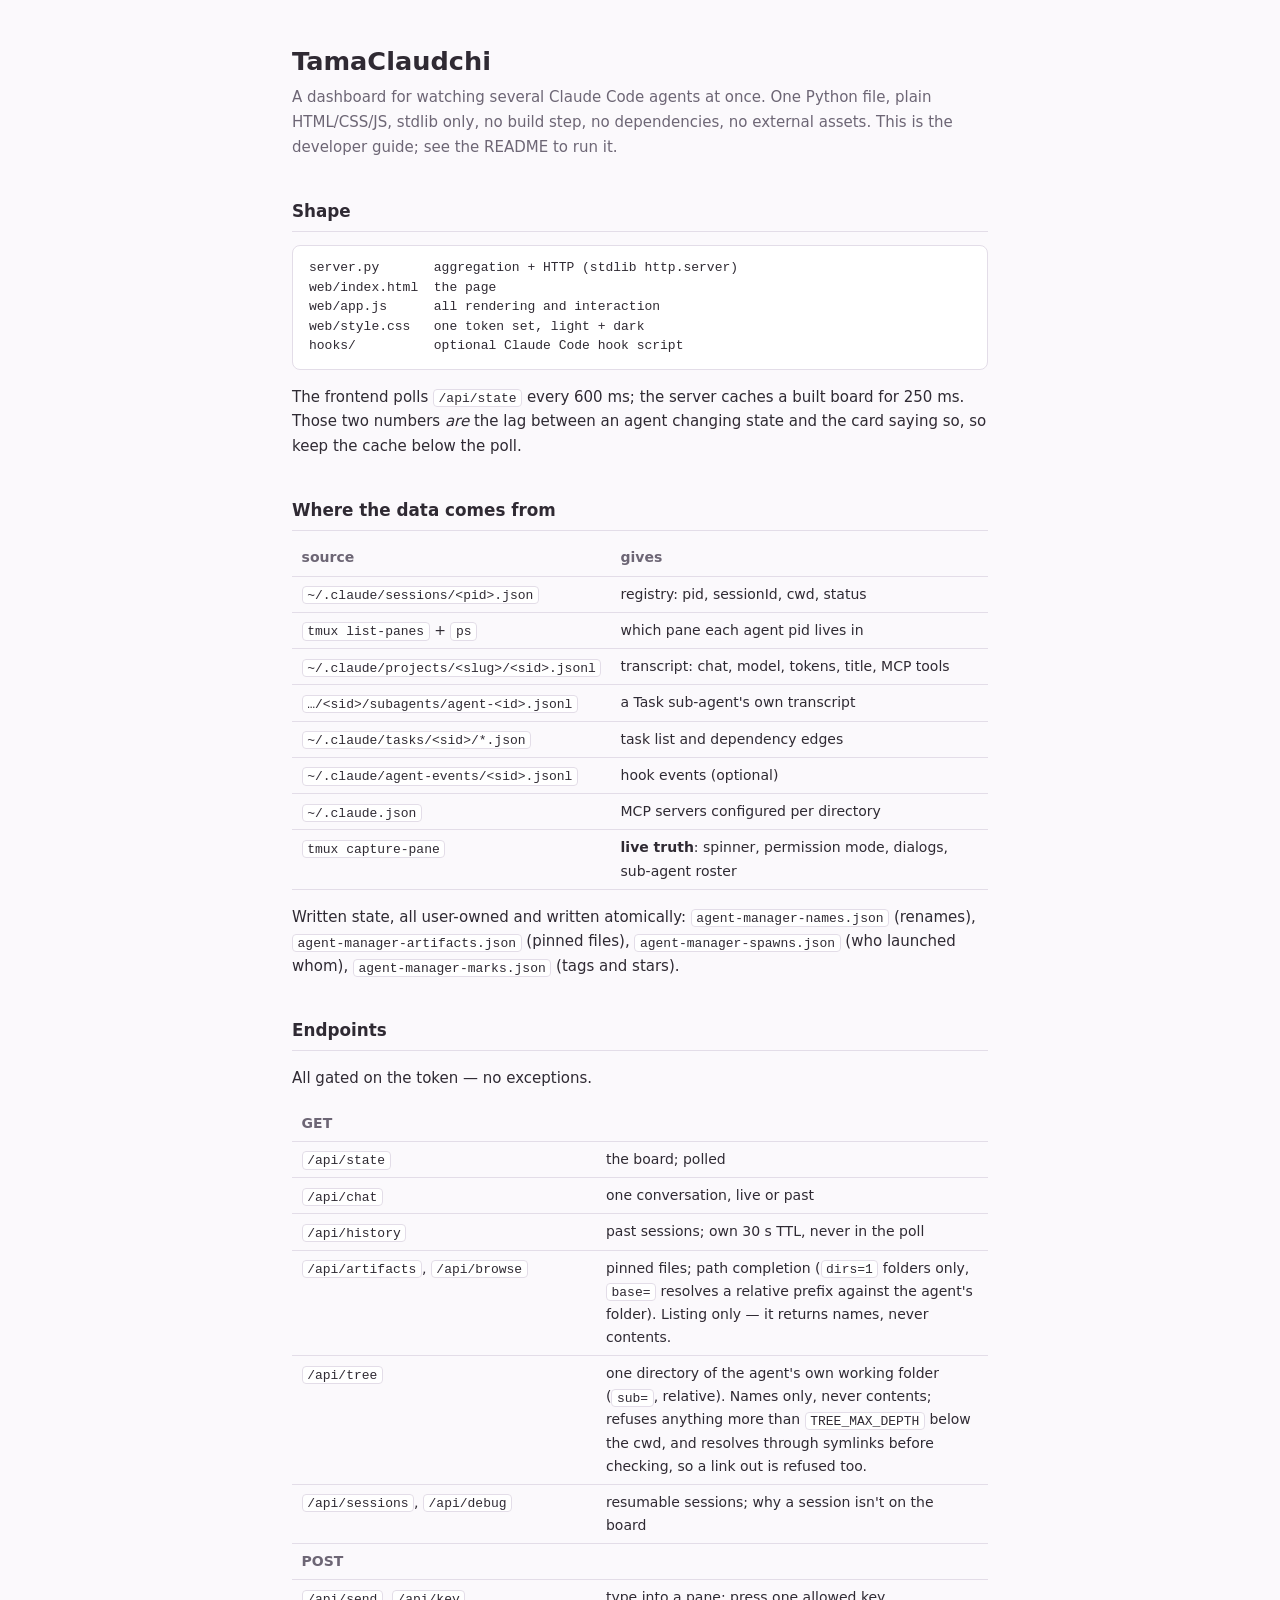
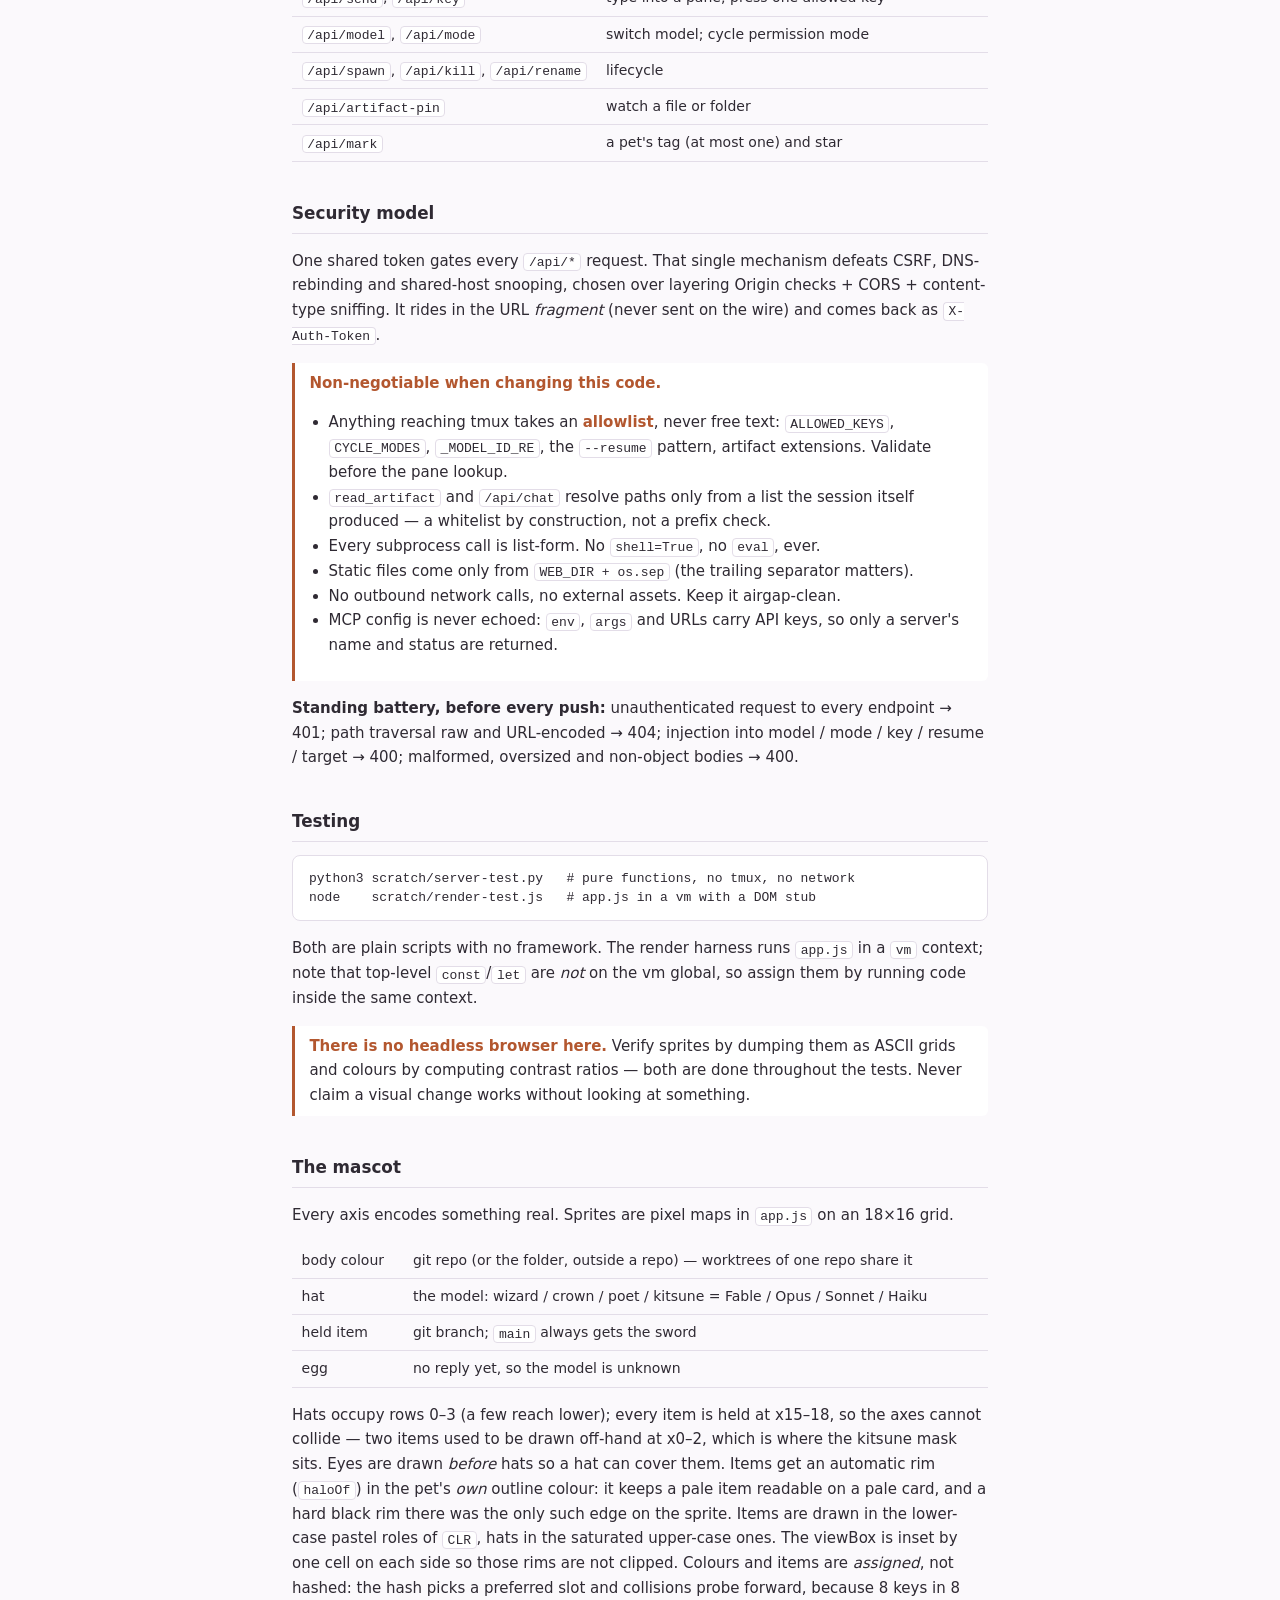
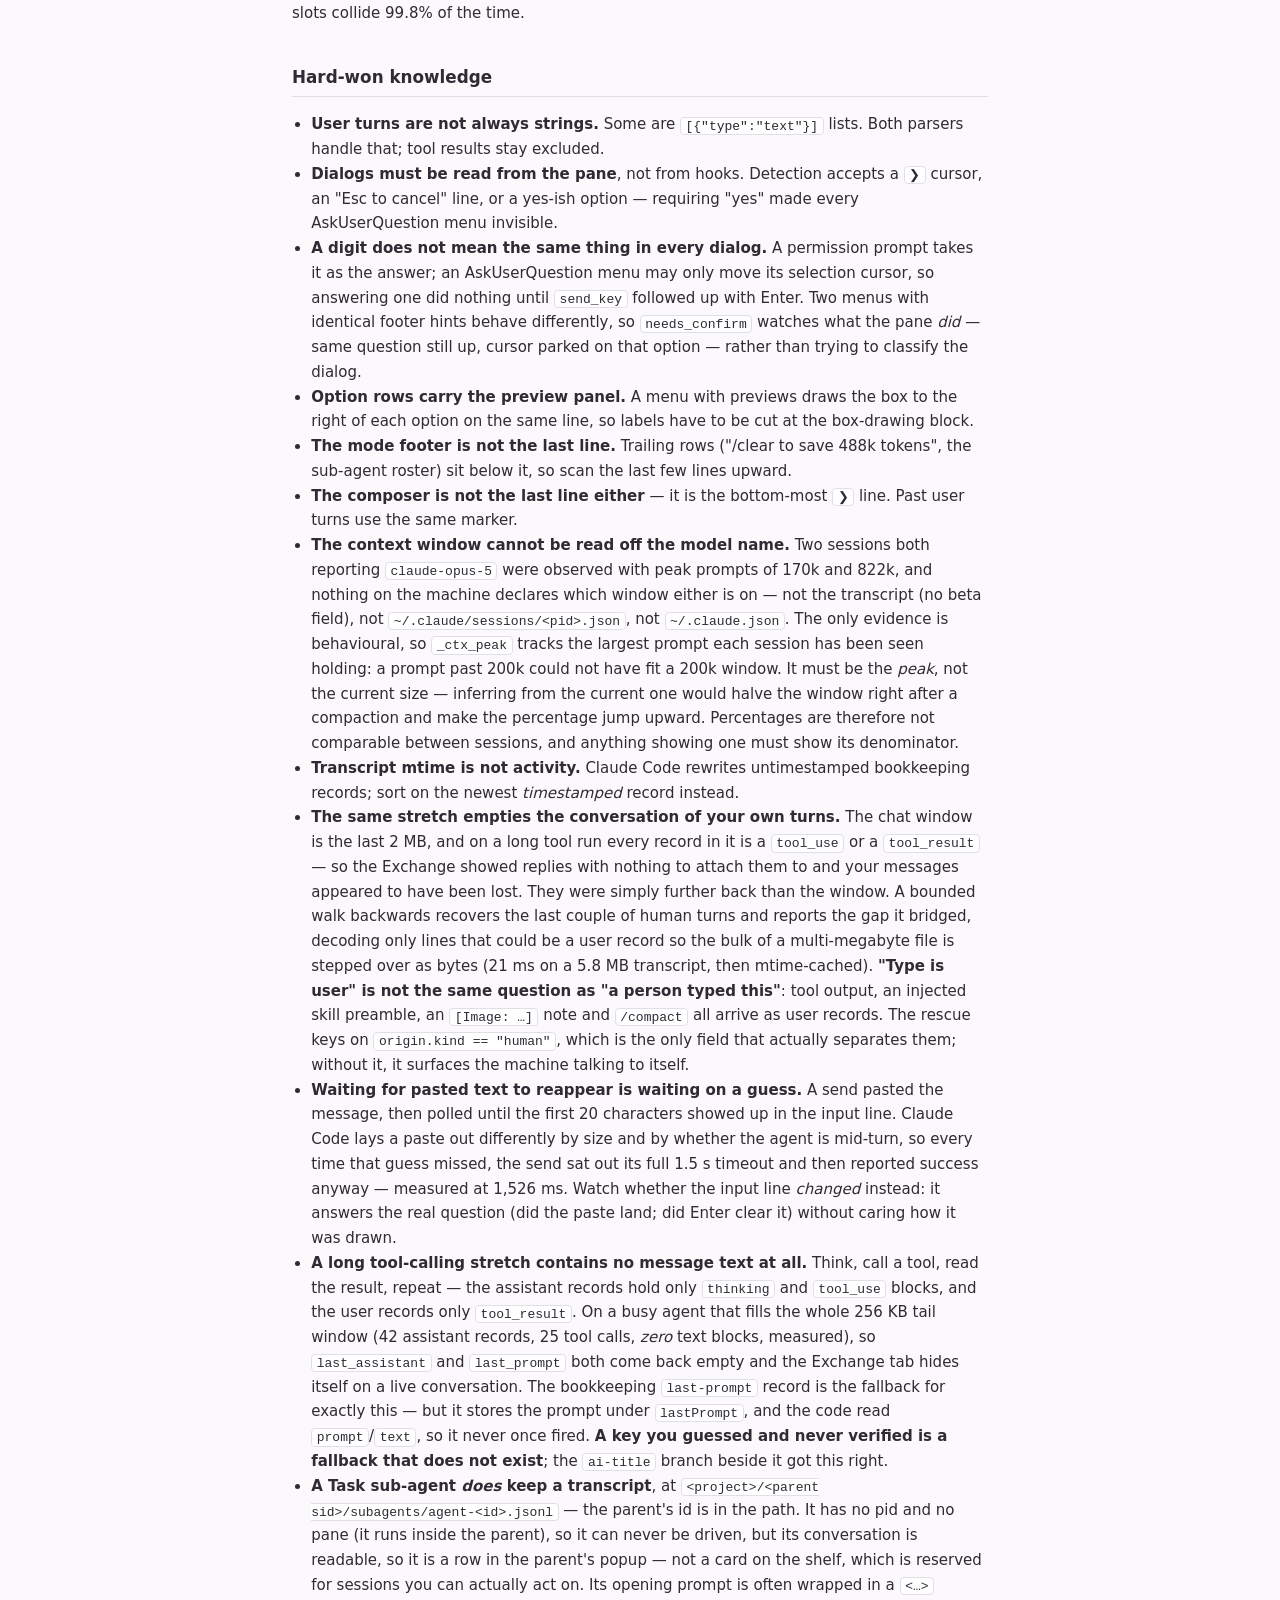
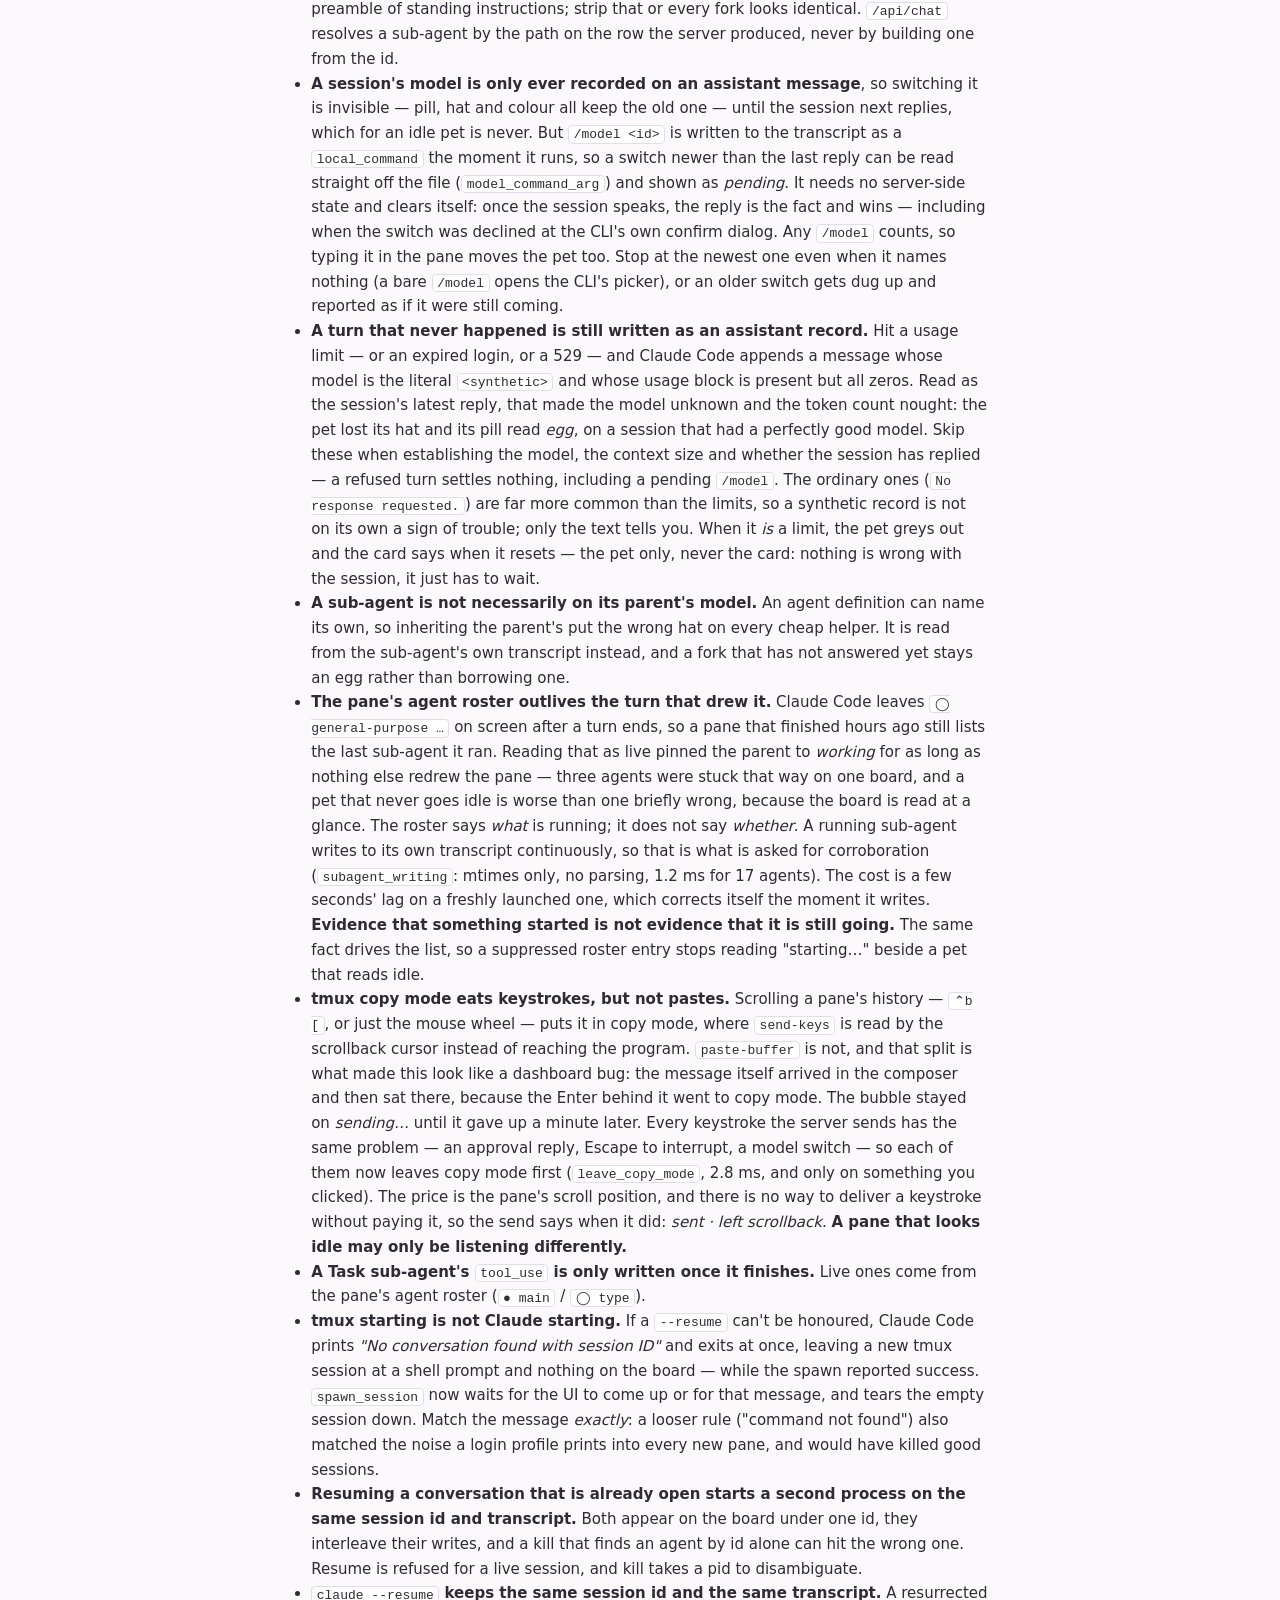
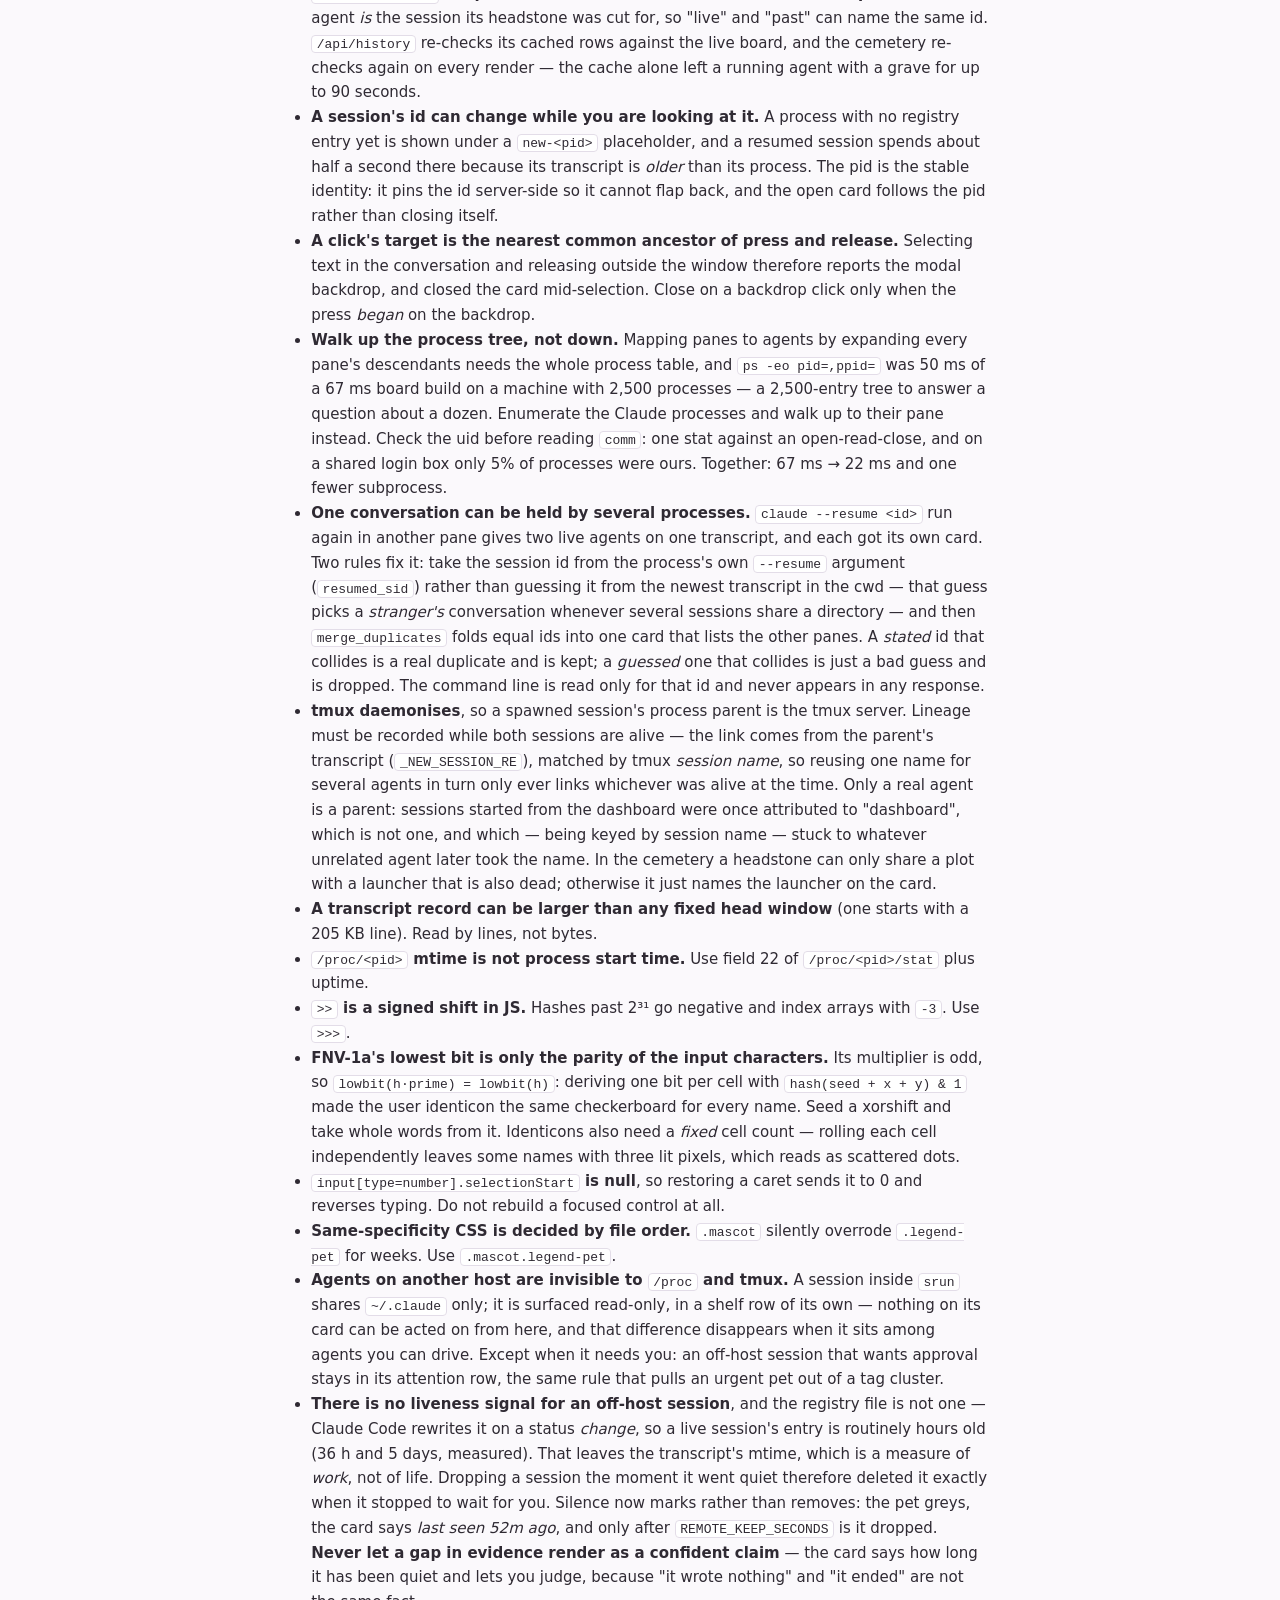
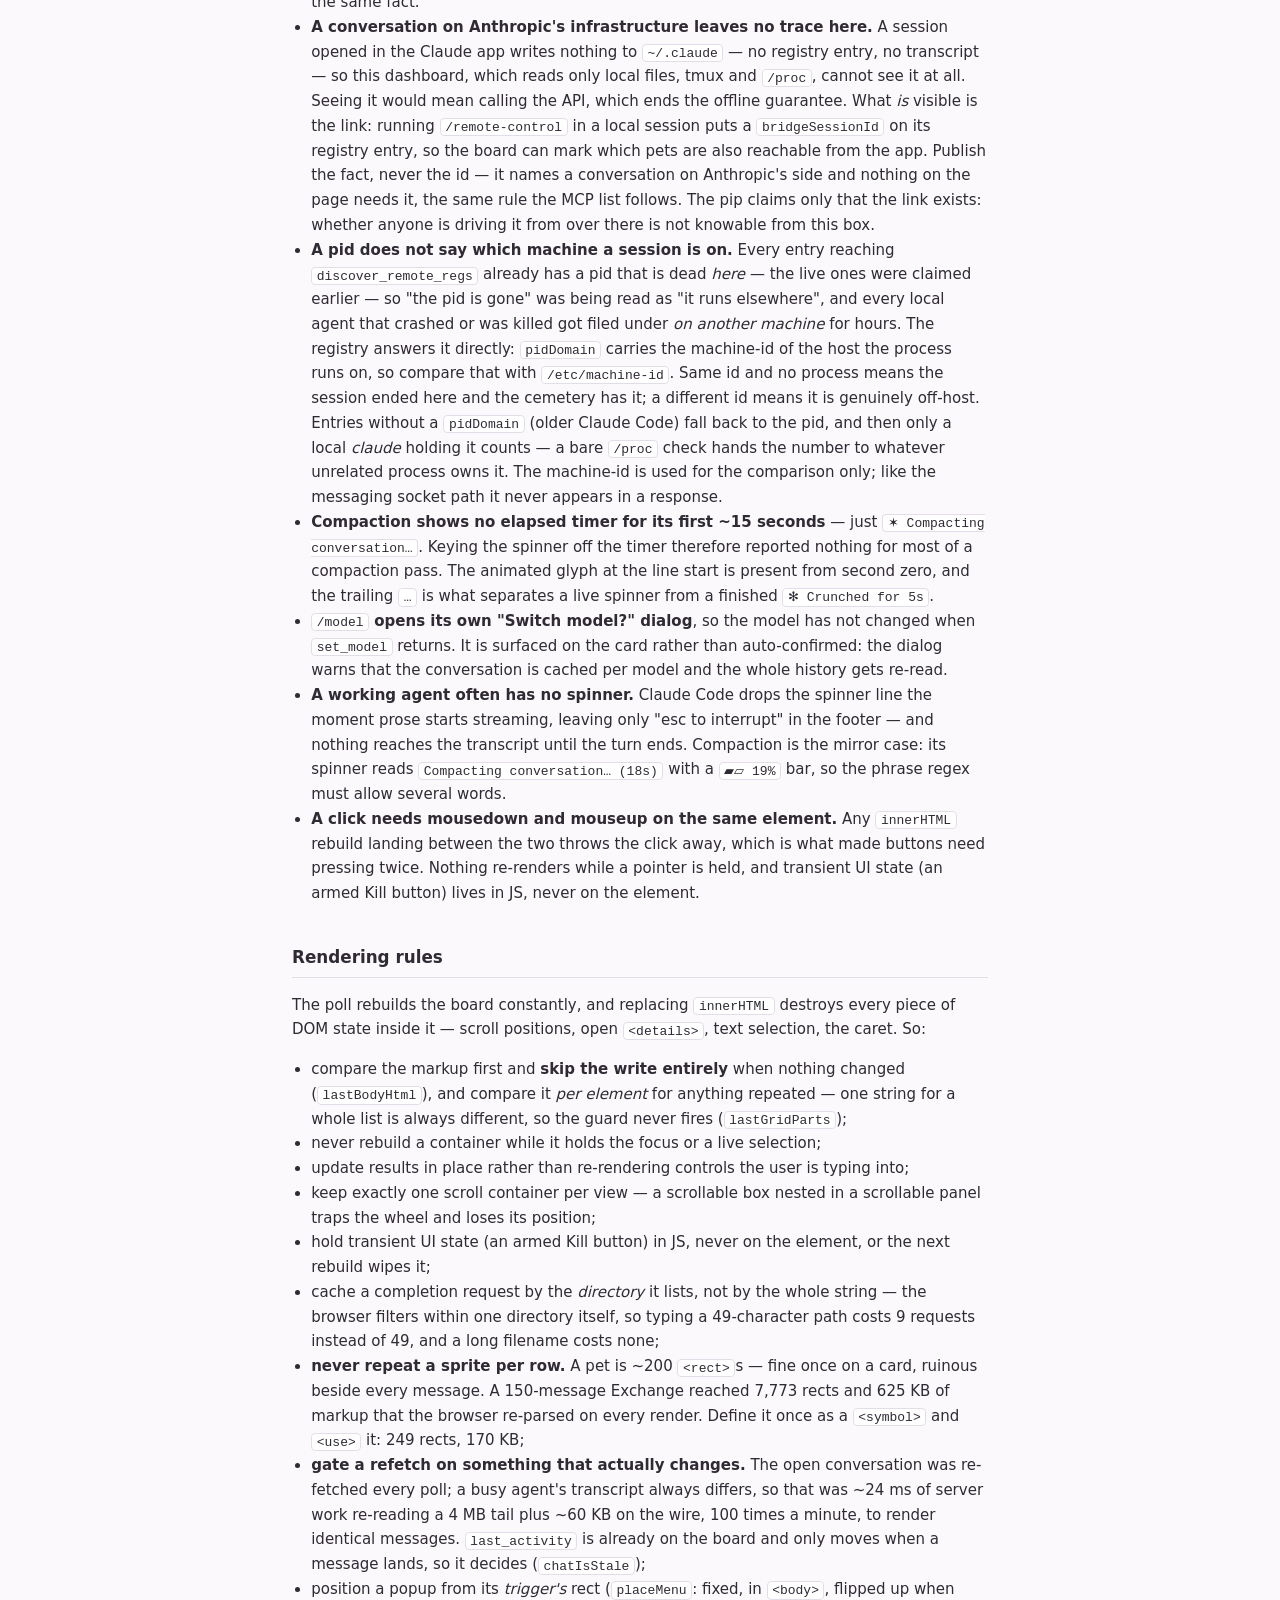
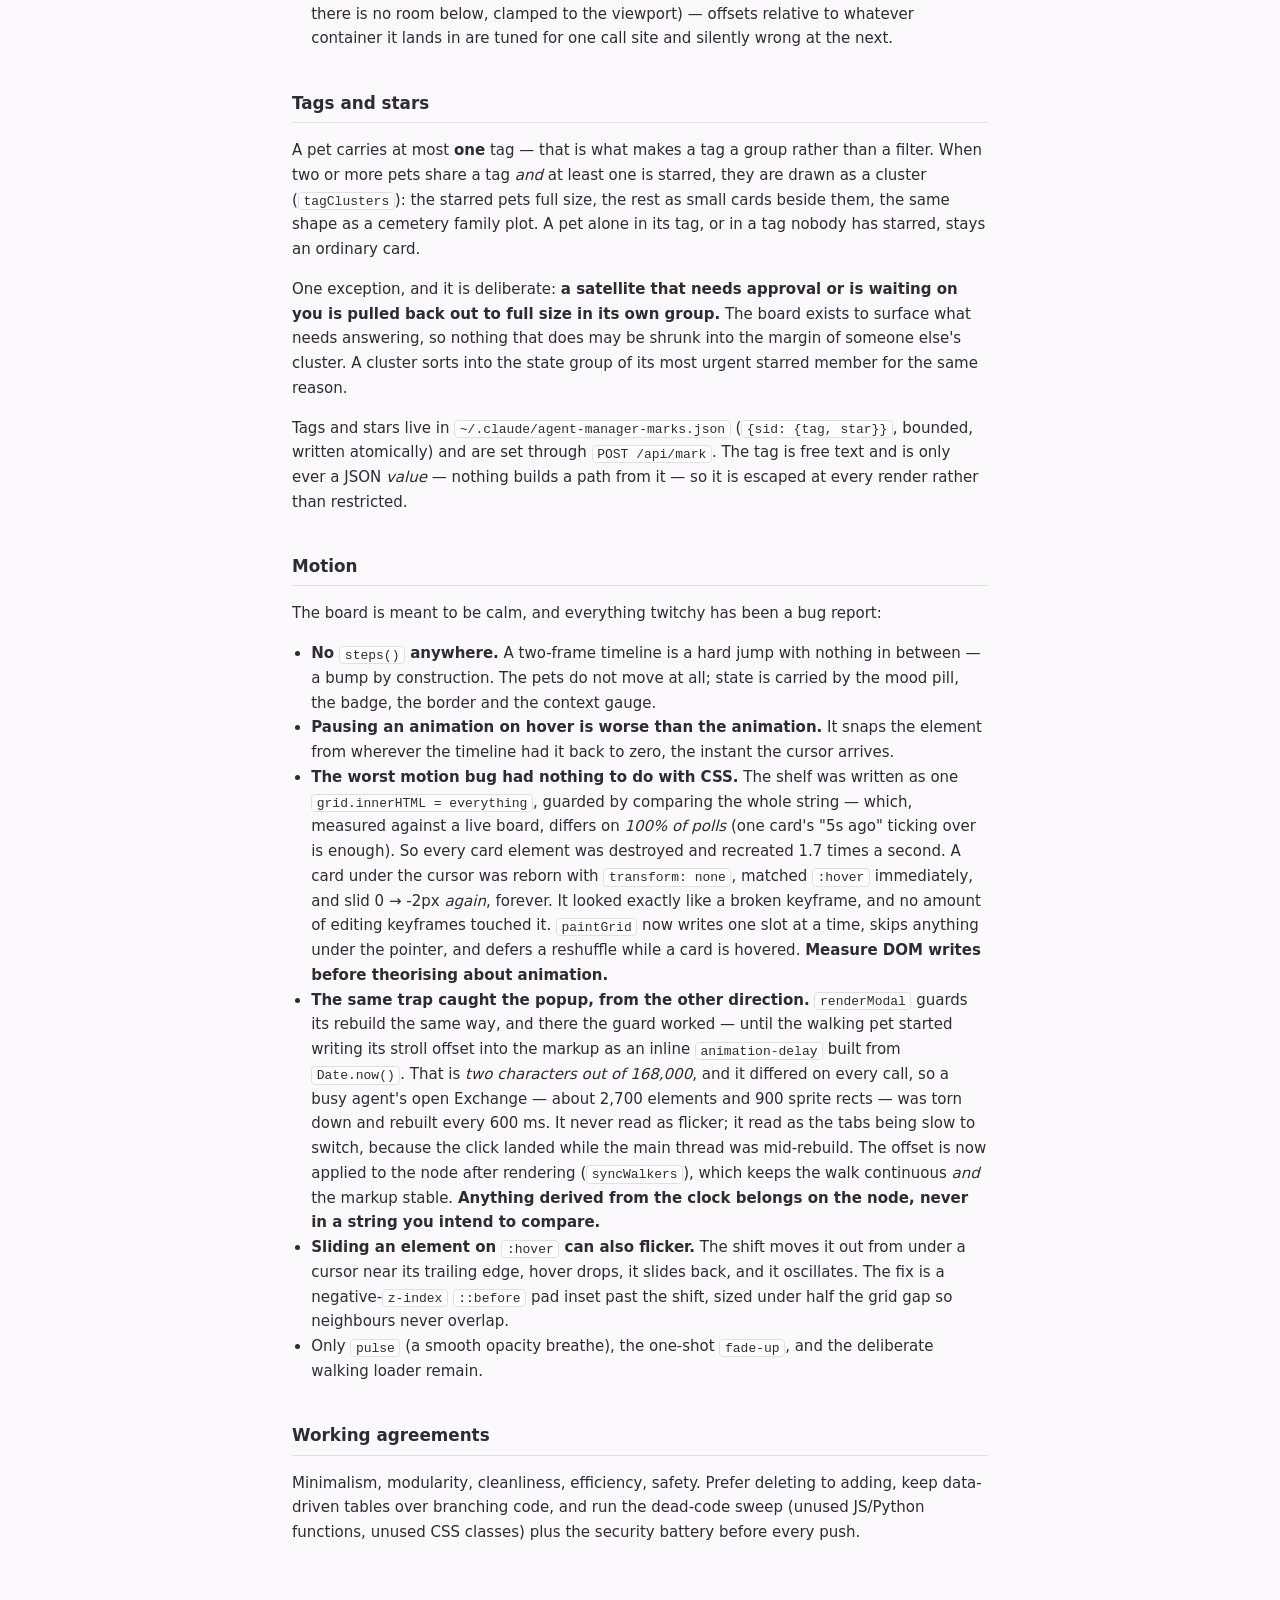
==== commit 8985515e: "copy mode eats the Enter, so leave it before sending Scrolling a pane's history puts tmux in copy mo" ====
--- a/docs/index.html
+++ b/docs/index.html
@@ -261,6 +261,18 @@
       writes. <strong>Evidence that something started is not evidence that it is still going.</strong>
       The same fact drives the list, so a suppressed roster entry stops reading "starting…"
       beside a pet that reads idle.</li>
+  <li><strong>tmux copy mode eats keystrokes, but not pastes.</strong> Scrolling a pane's
+      history — <code>⌃b [</code>, or just the mouse wheel — puts it in copy mode, where
+      <code>send-keys</code> is read by the scrollback cursor instead of reaching the program.
+      <code>paste-buffer</code> is not, and that split is what made this look like a dashboard
+      bug: the message itself arrived in the composer and then sat there, because the Enter
+      behind it went to copy mode. The bubble stayed on <em>sending…</em> until it gave up a
+      minute later. Every keystroke the server sends has the same problem — an approval reply,
+      Escape to interrupt, a model switch — so each of them now leaves copy mode first
+      (<code>leave_copy_mode</code>, 2.8&nbsp;ms, and only on something you clicked). The price
+      is the pane's scroll position, and there is no way to deliver a keystroke without paying
+      it, so the send says when it did: <em>sent · left scrollback</em>.
+      <strong>A pane that looks idle may only be listening differently.</strong></li>
   <li><strong>A Task sub-agent's <code>tool_use</code> is only written once it finishes.</strong>
       Live ones come from the pane's agent roster (<code>●&nbsp;main</code> /
       <code>◯&nbsp;type</code>).</li>
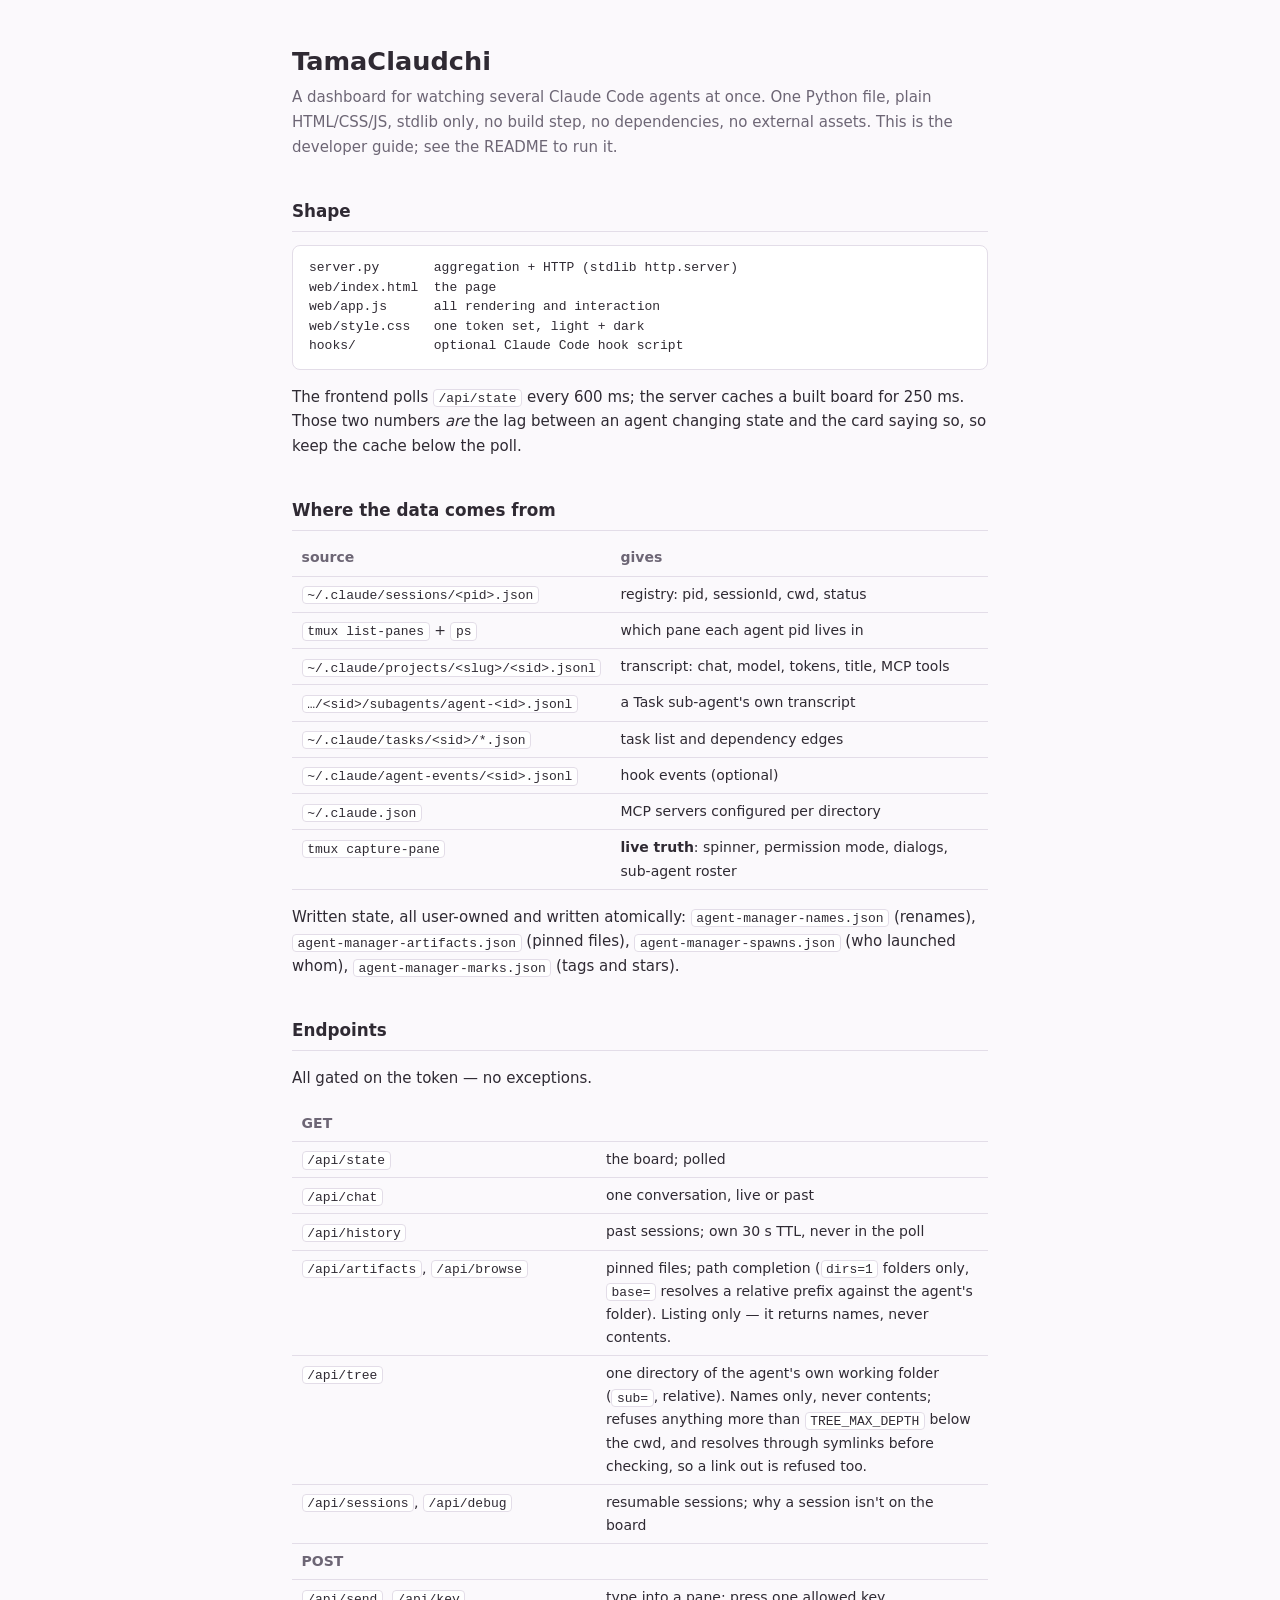
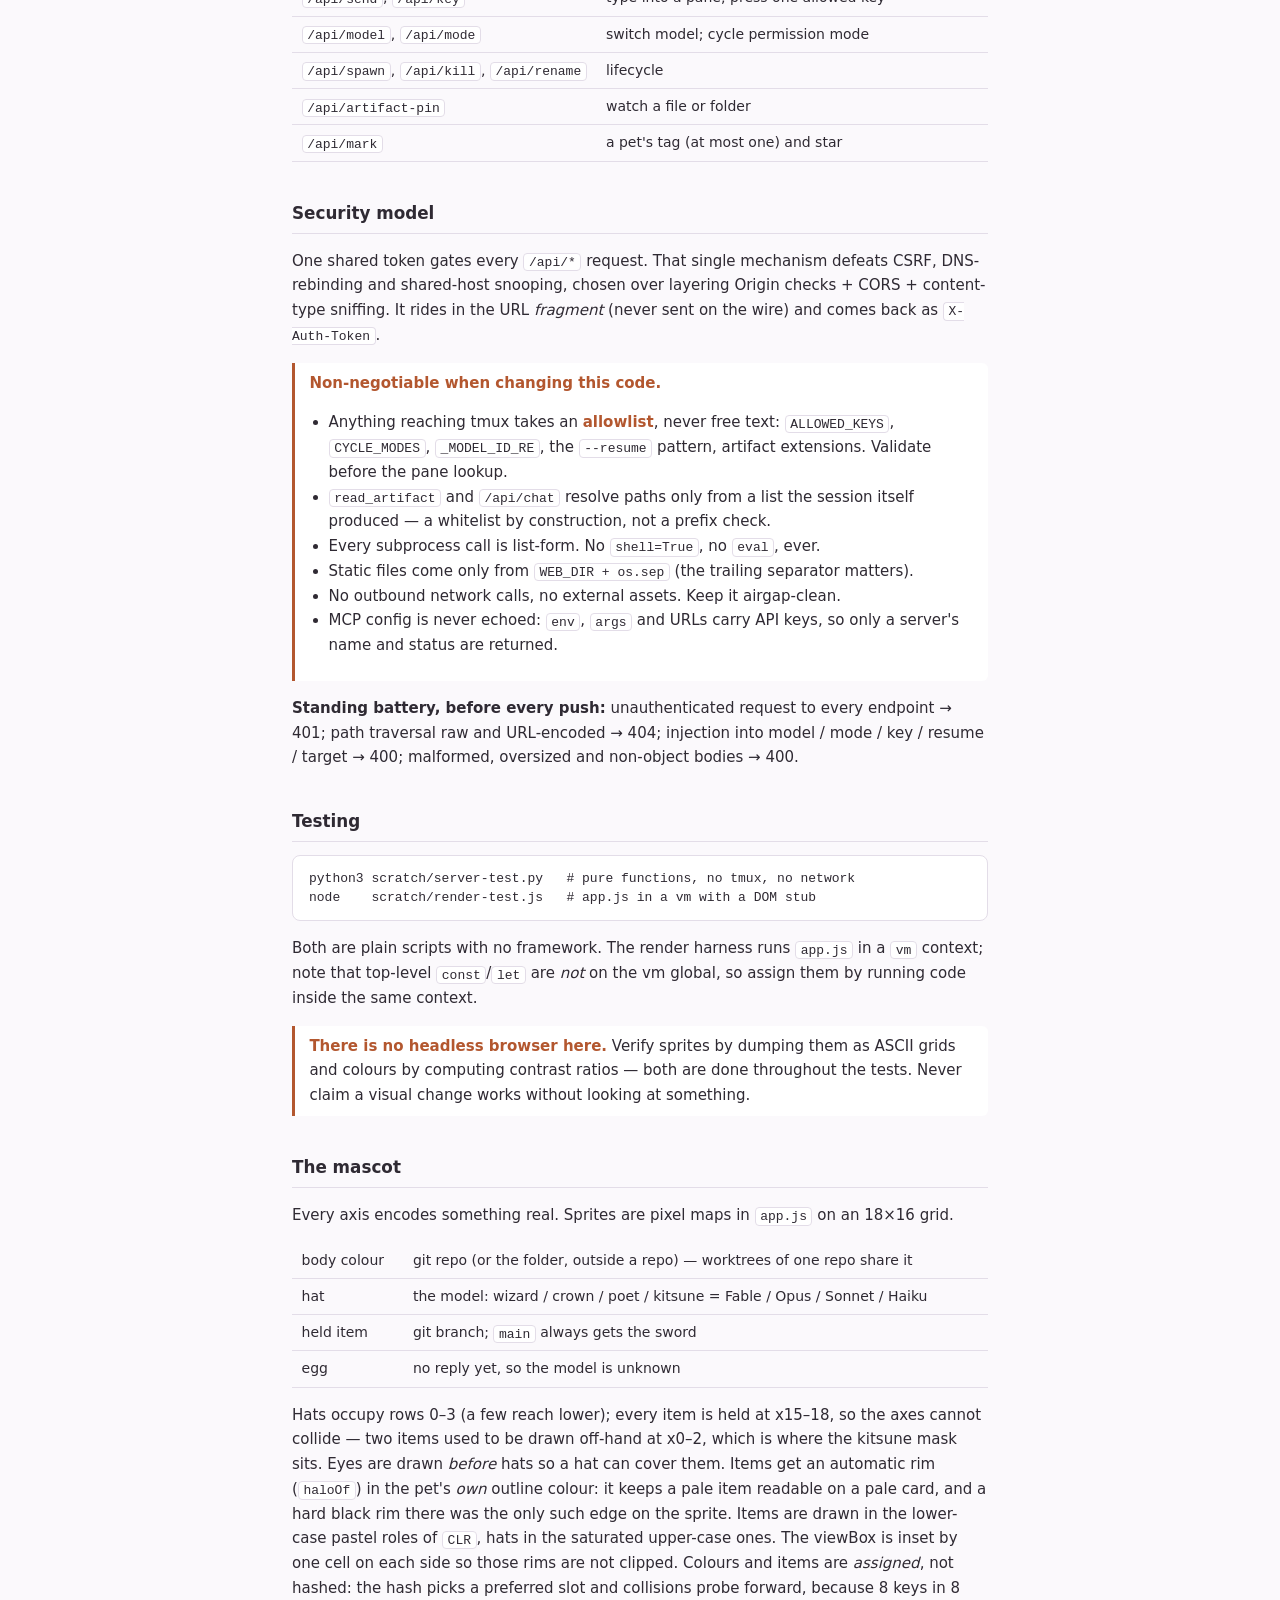
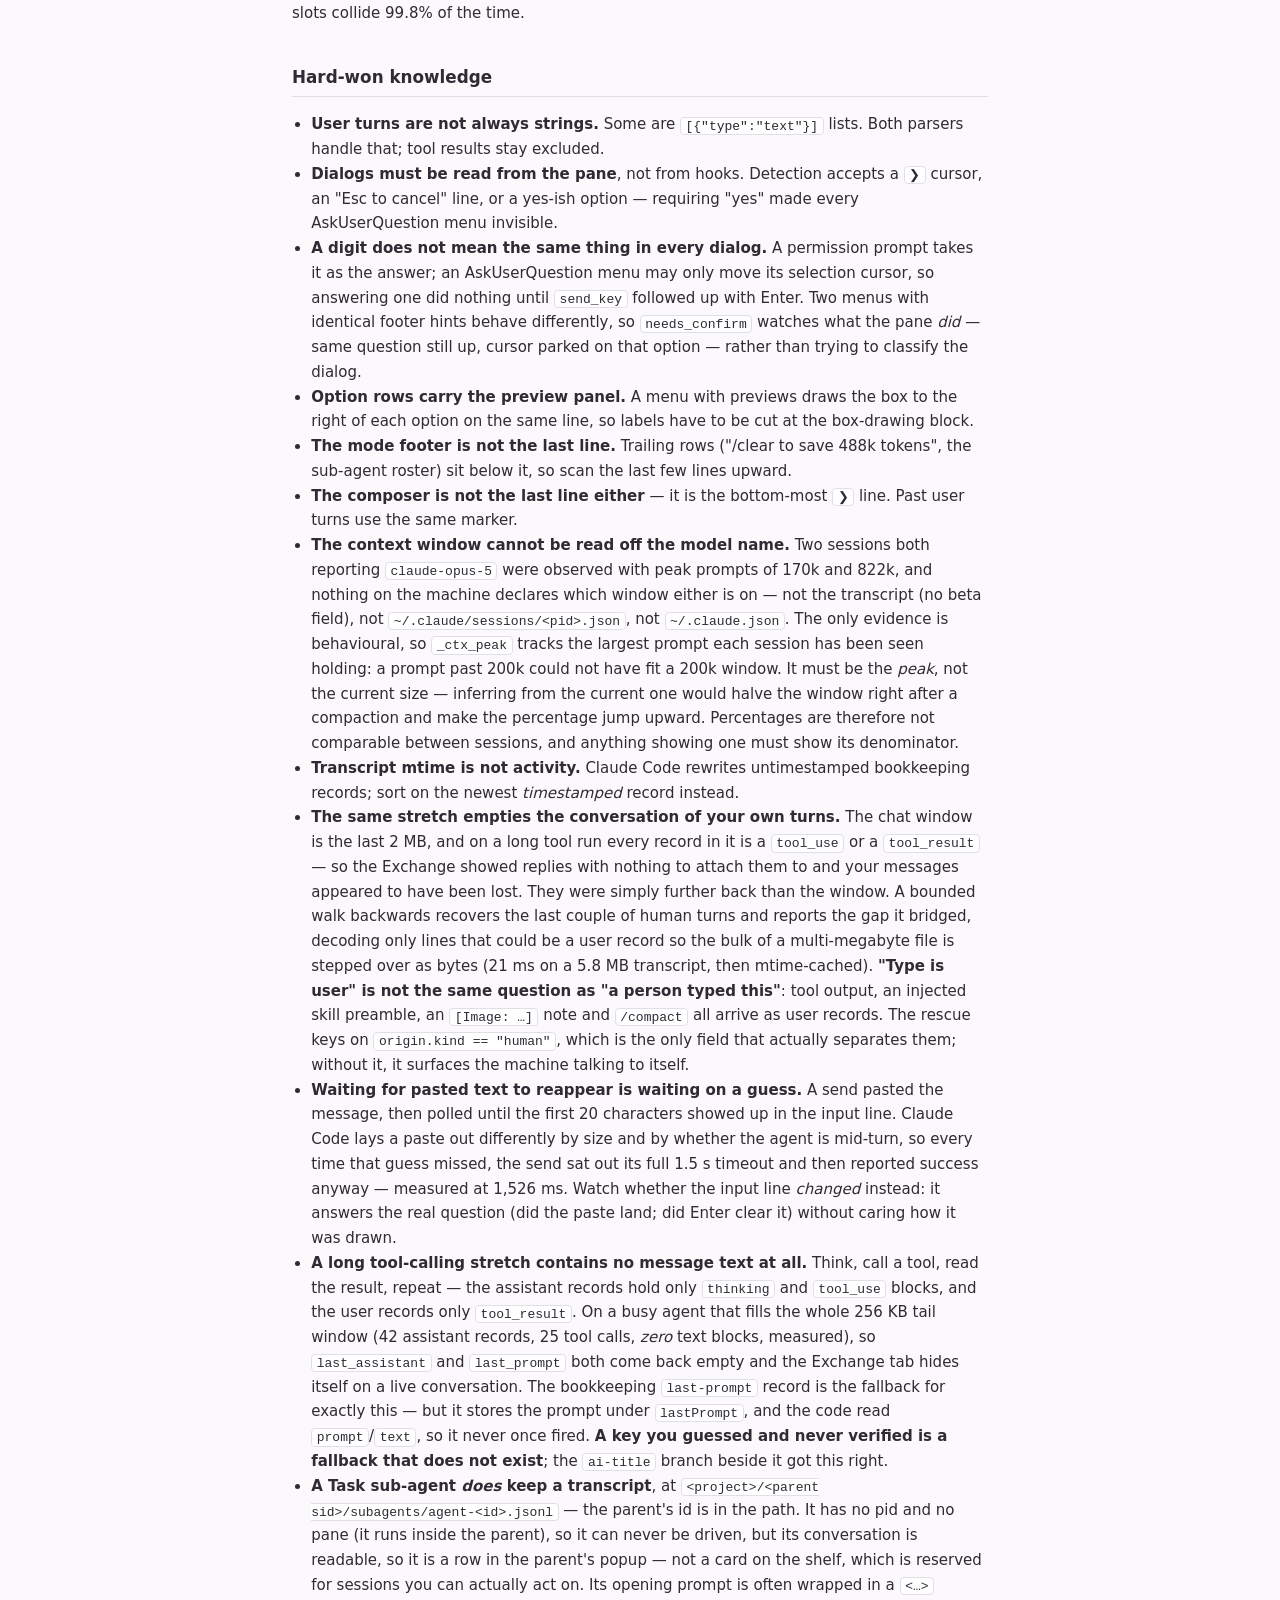
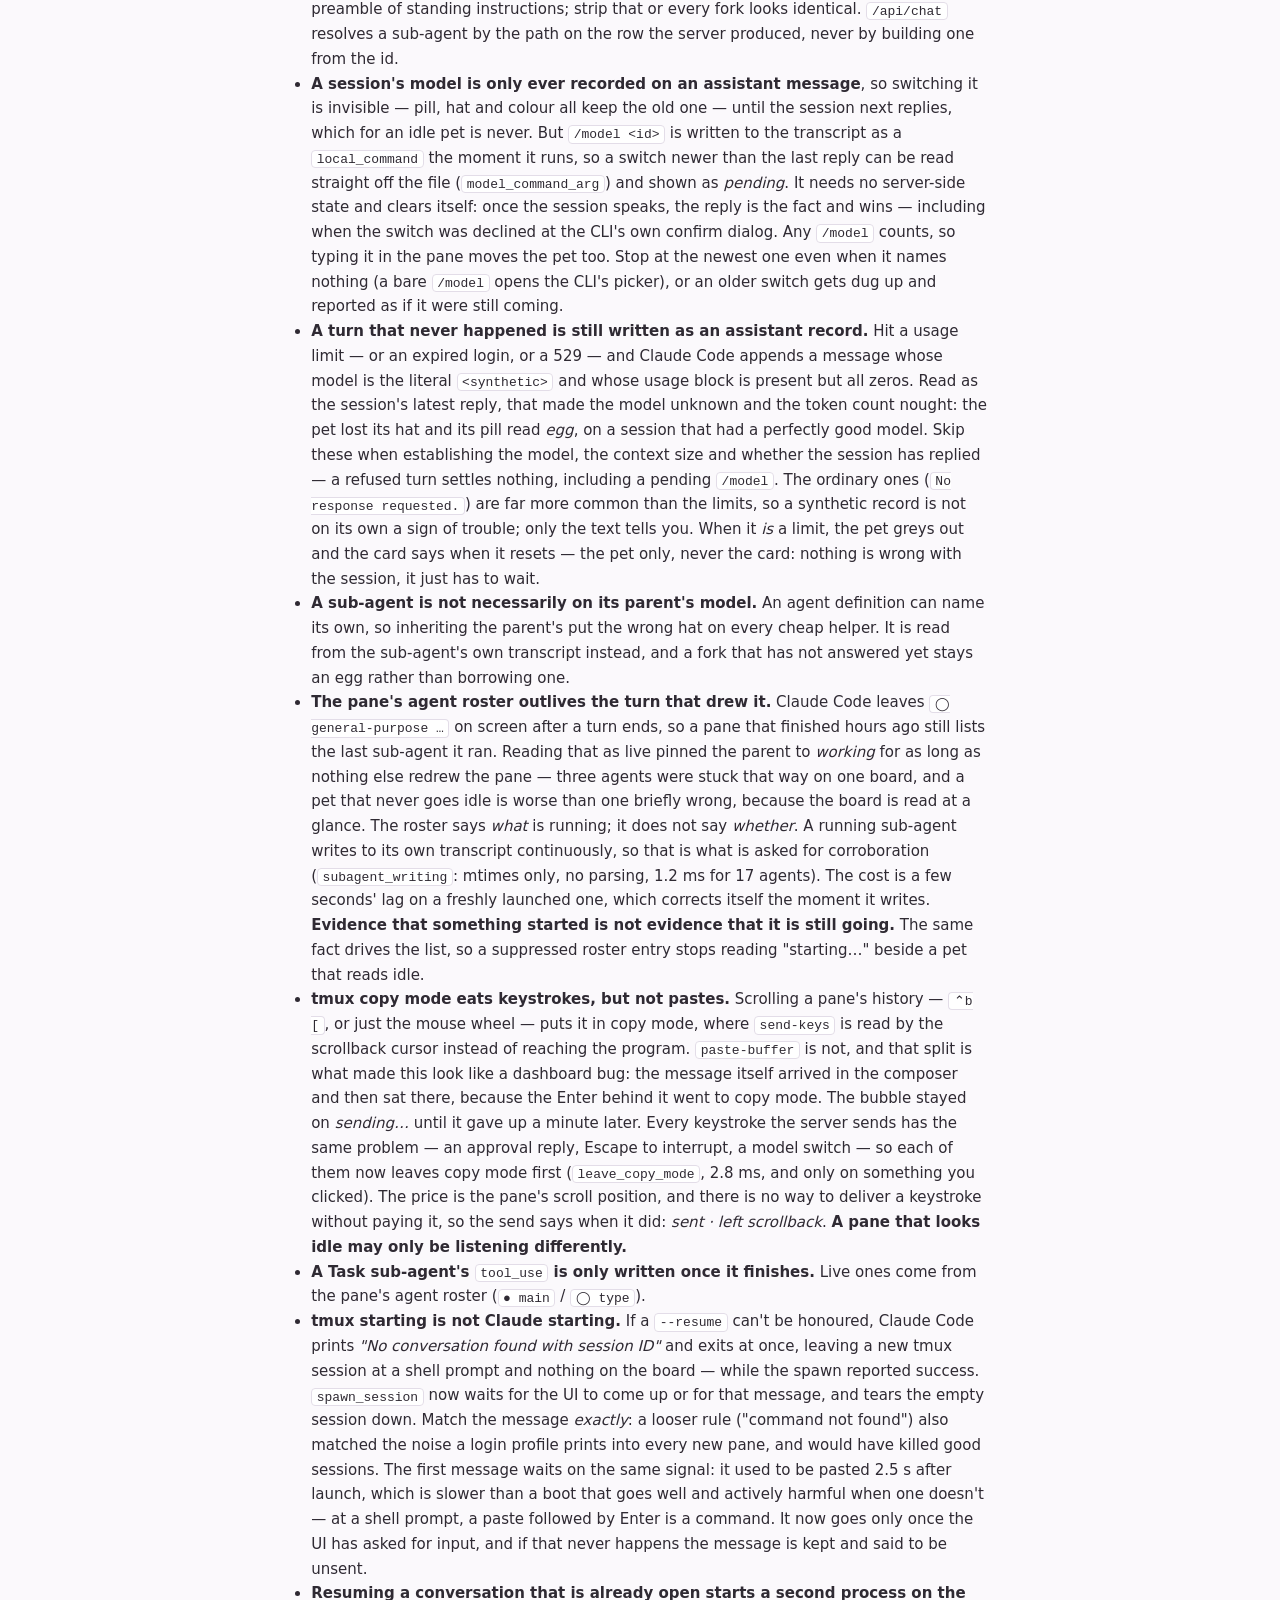
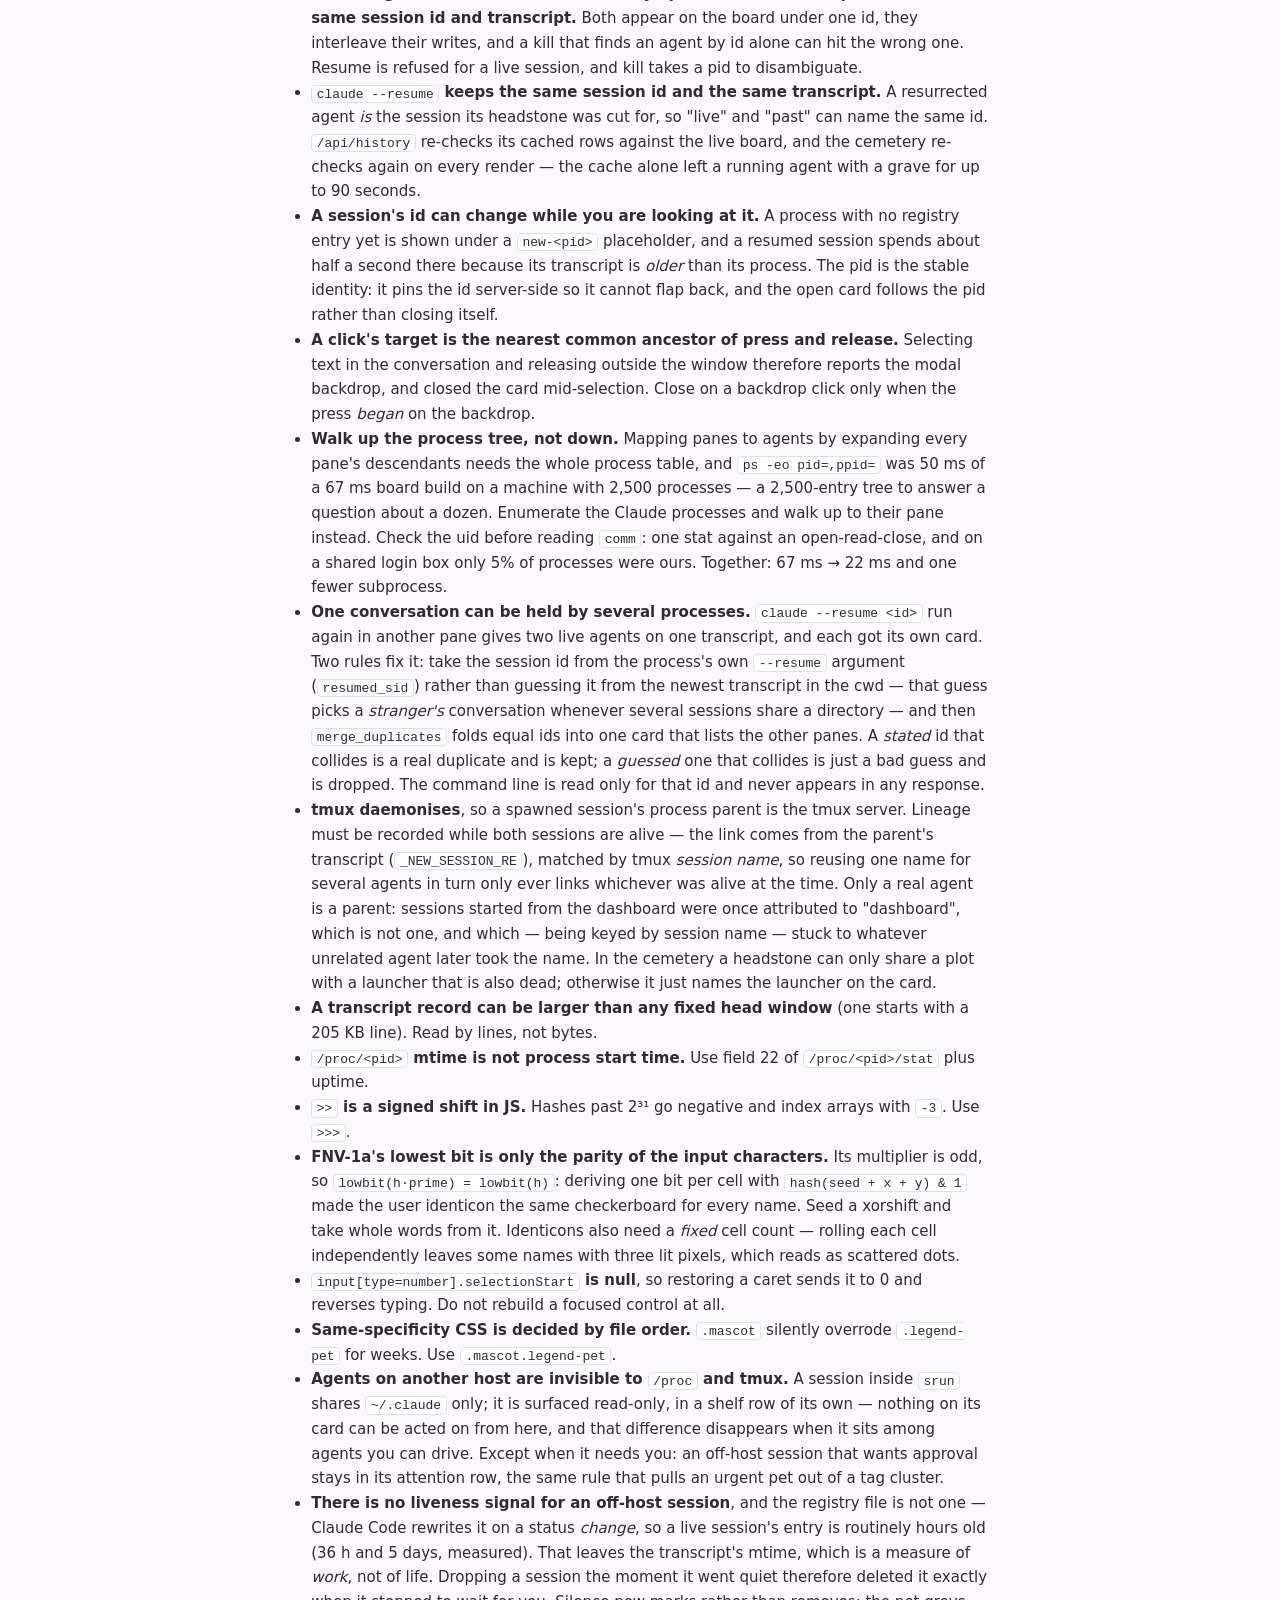
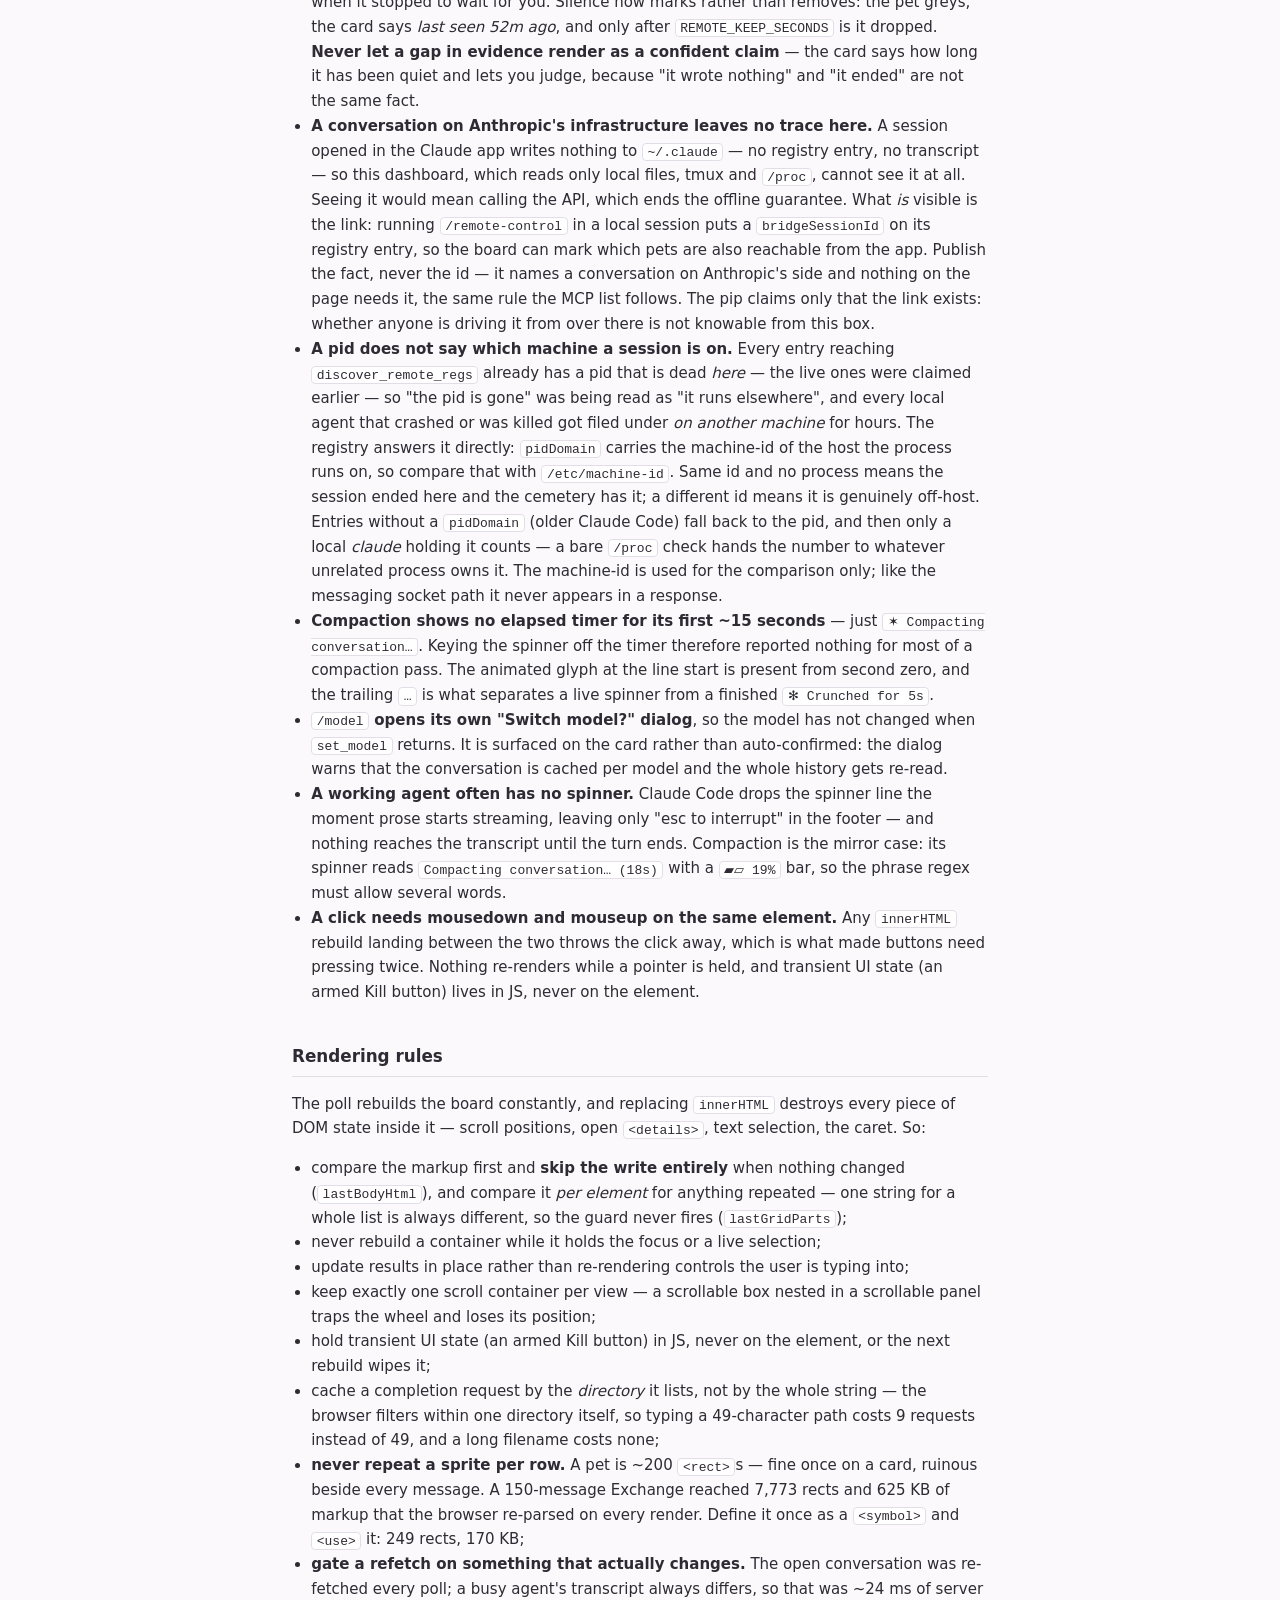
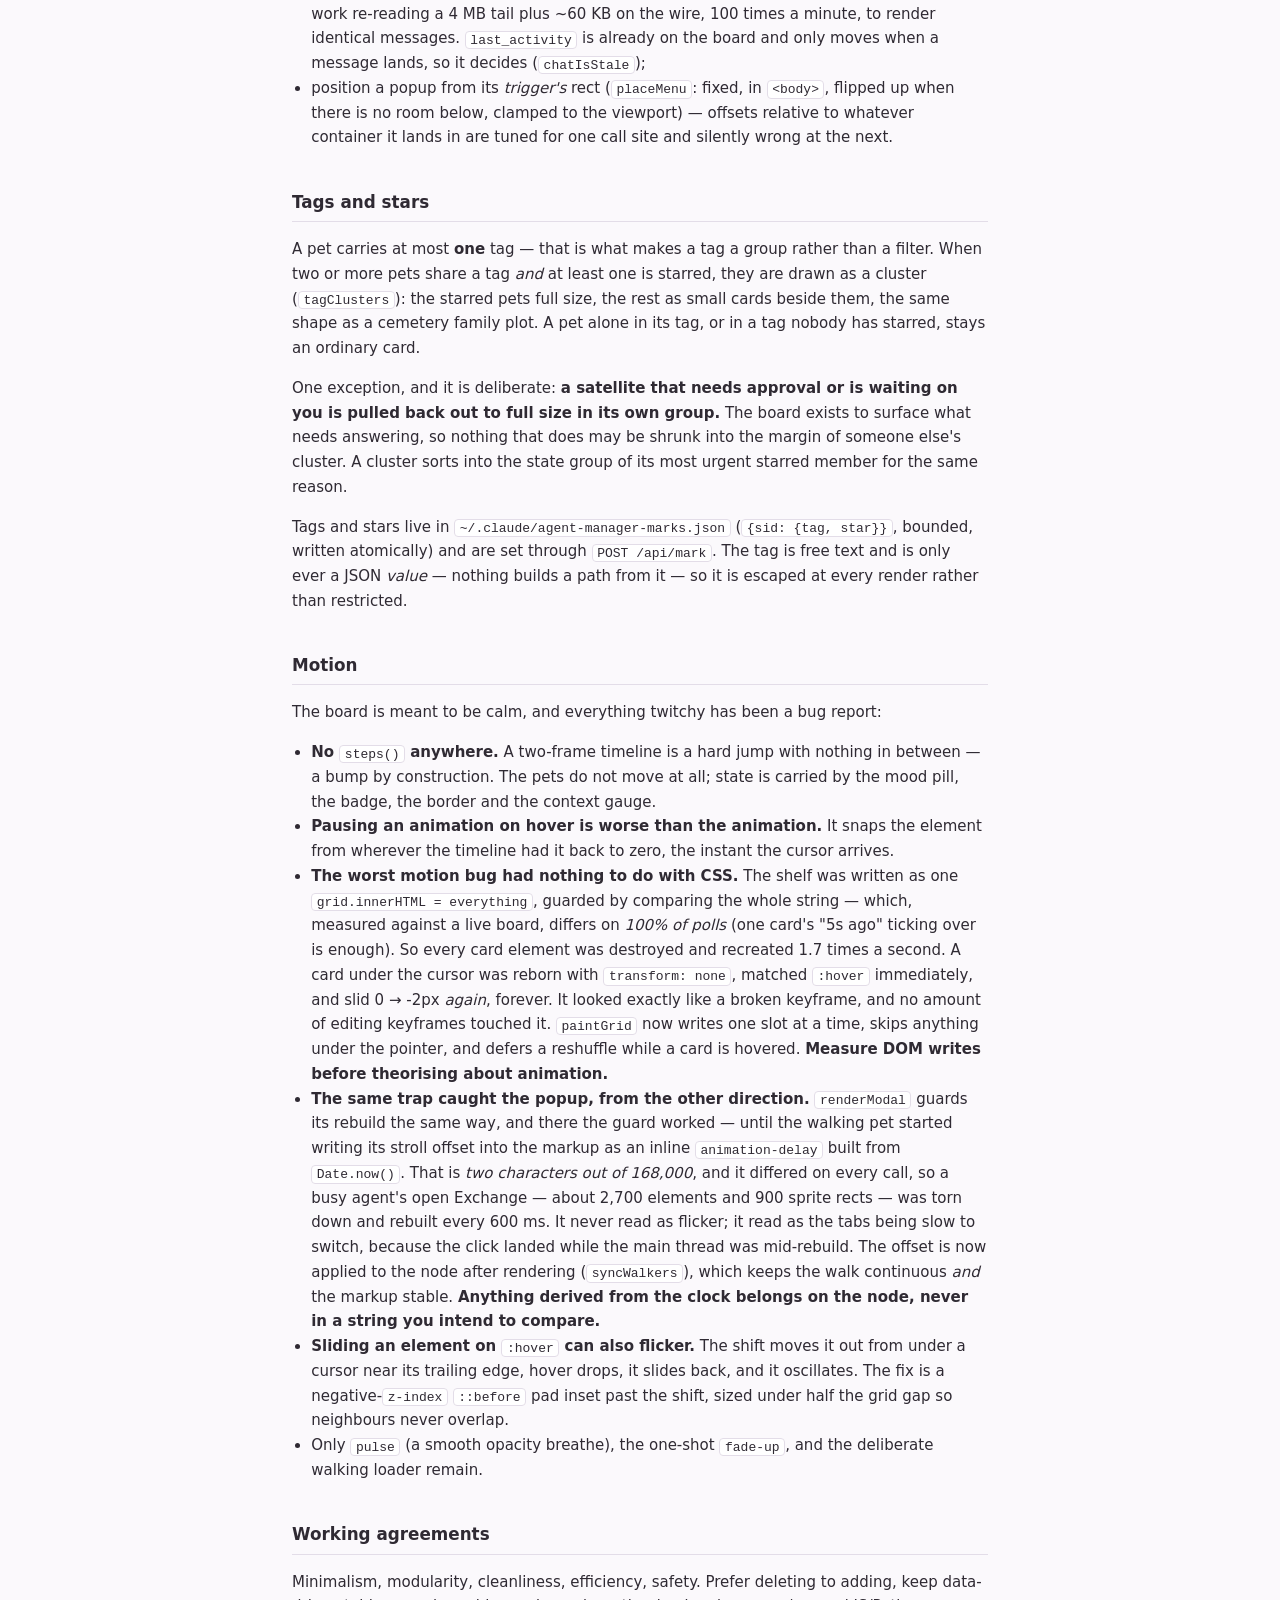
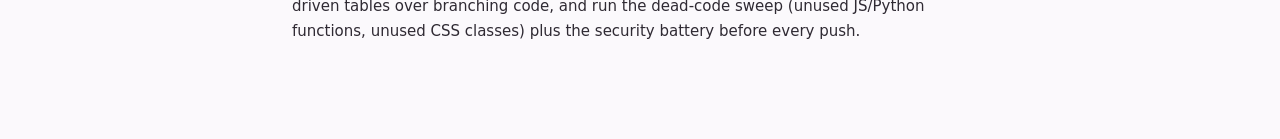
==== commit cb6e4acc: "audit: a second lock on what the agents read, and no message pasted at a shell The page renders text" ====
--- a/docs/index.html
+++ b/docs/index.html
@@ -282,7 +282,11 @@
       spawn reported success. <code>spawn_session</code> now waits for the UI to come up or for
       that message, and tears the empty session down. Match the message <em>exactly</em>: a
       looser rule ("command not found") also matched the noise a login profile prints into
-      every new pane, and would have killed good sessions.</li>
+      every new pane, and would have killed good sessions. The first message waits on the
+      same signal: it used to be pasted 2.5&nbsp;s after launch, which is slower than a boot
+      that goes well and actively harmful when one doesn't — at a shell prompt, a paste
+      followed by Enter is a command. It now goes only once the UI has asked for input, and
+      if that never happens the message is kept and said to be unsent.</li>
   <li><strong>Resuming a conversation that is already open starts a second process on the same
       session id and transcript.</strong> Both appear on the board under one id, they interleave
       their writes, and a kill that finds an agent by id alone can hit the wrong one. Resume is
